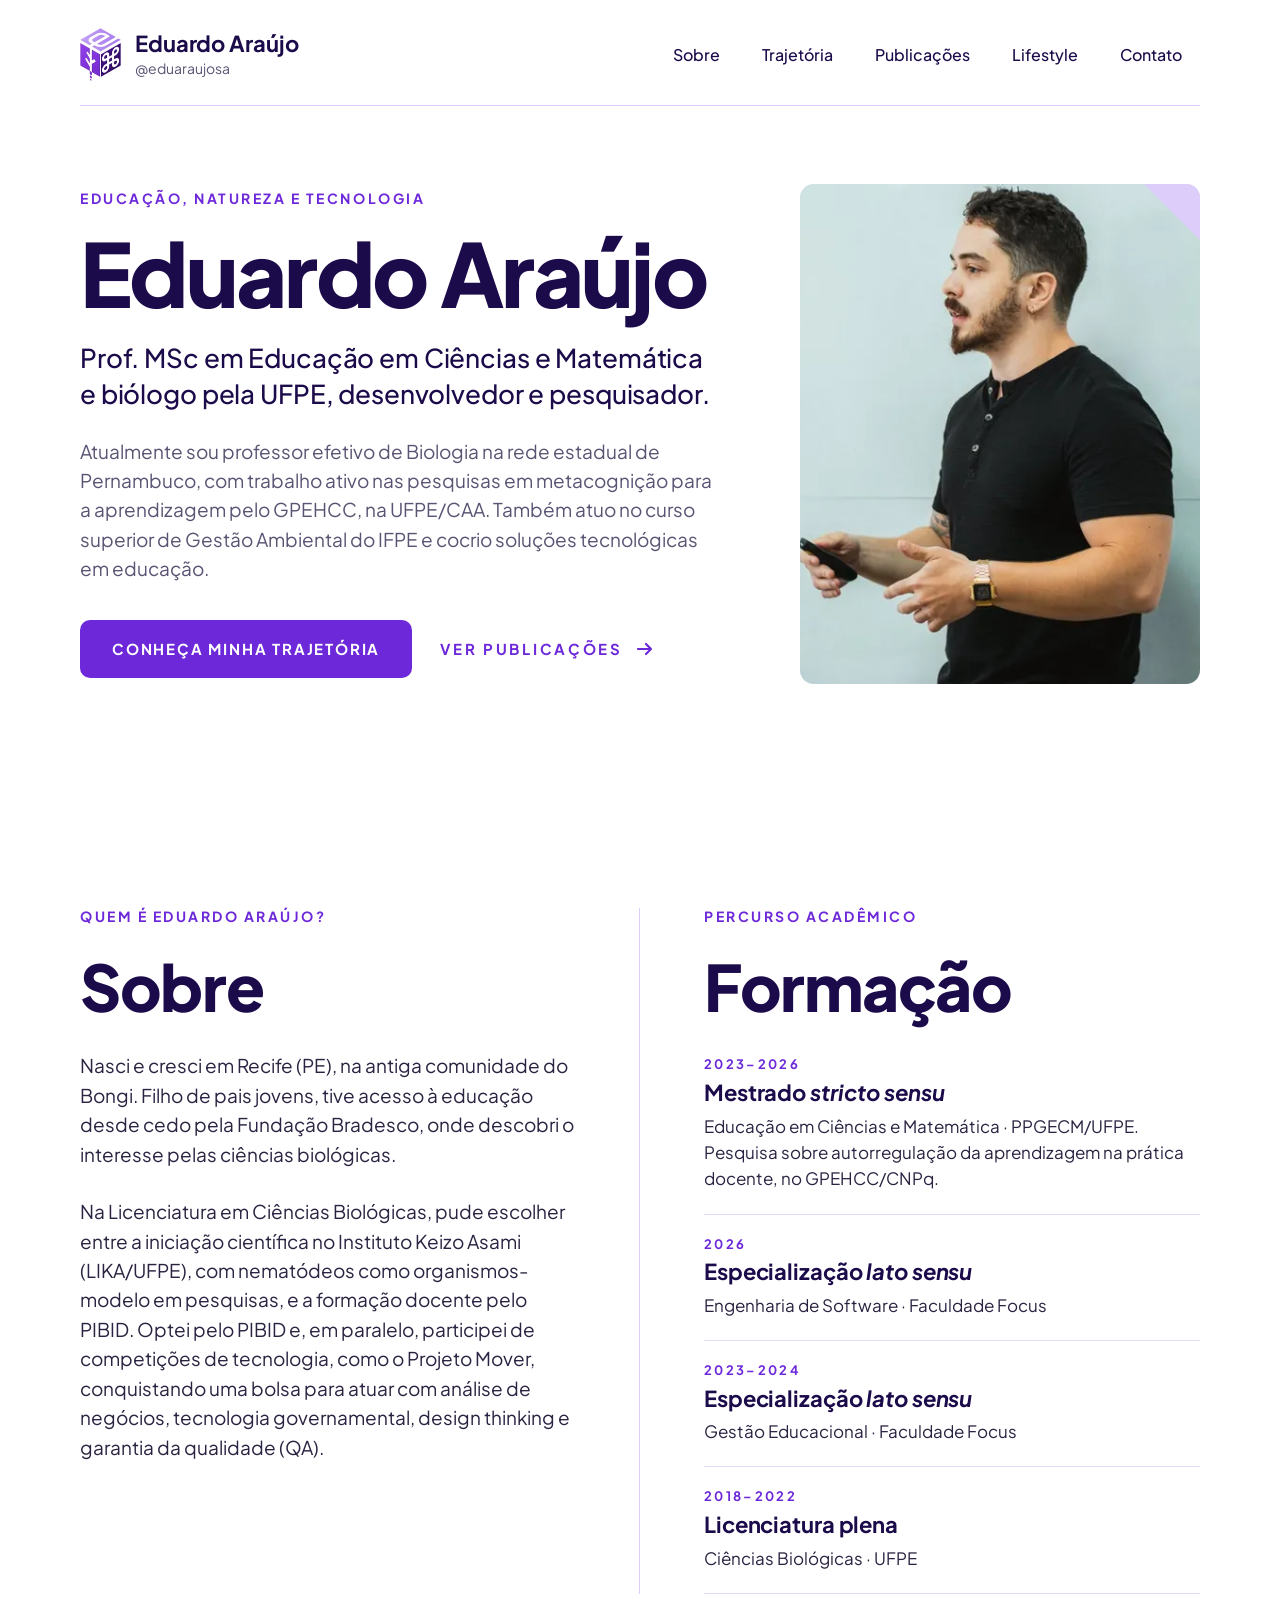
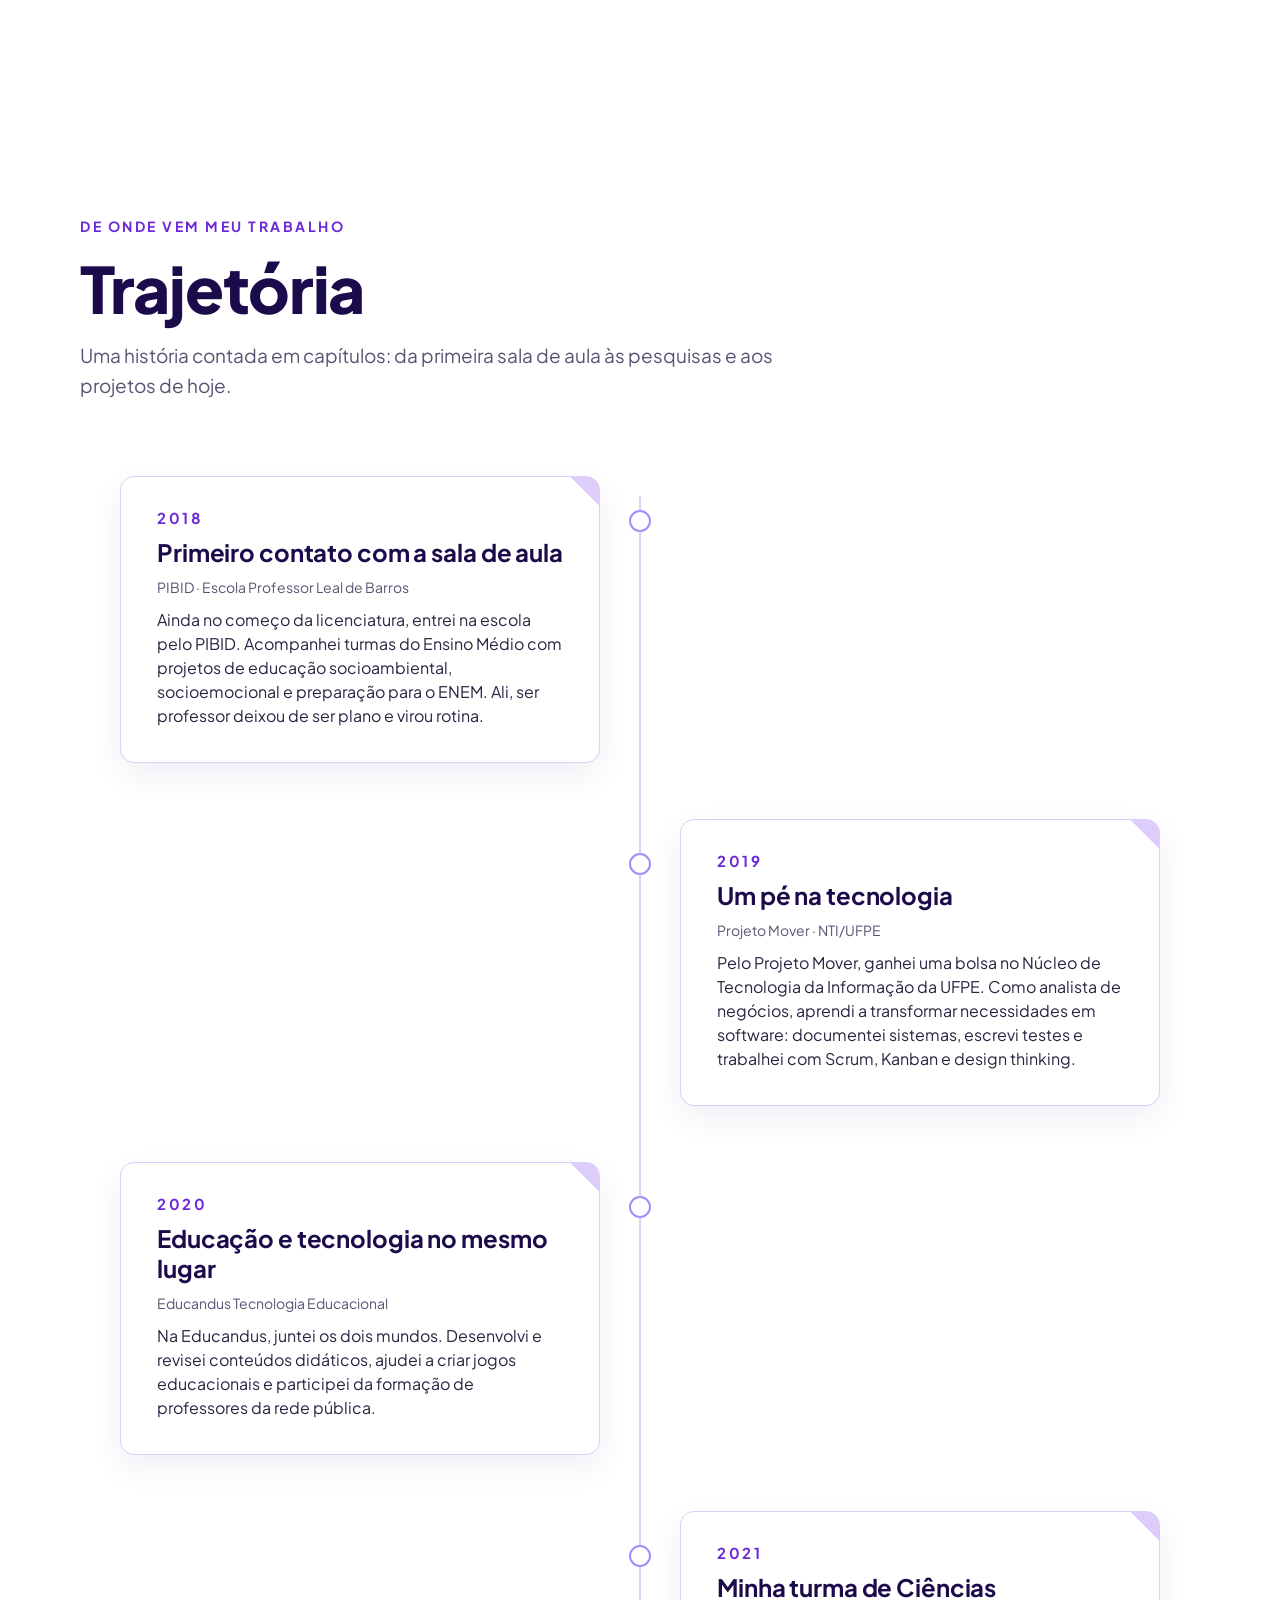
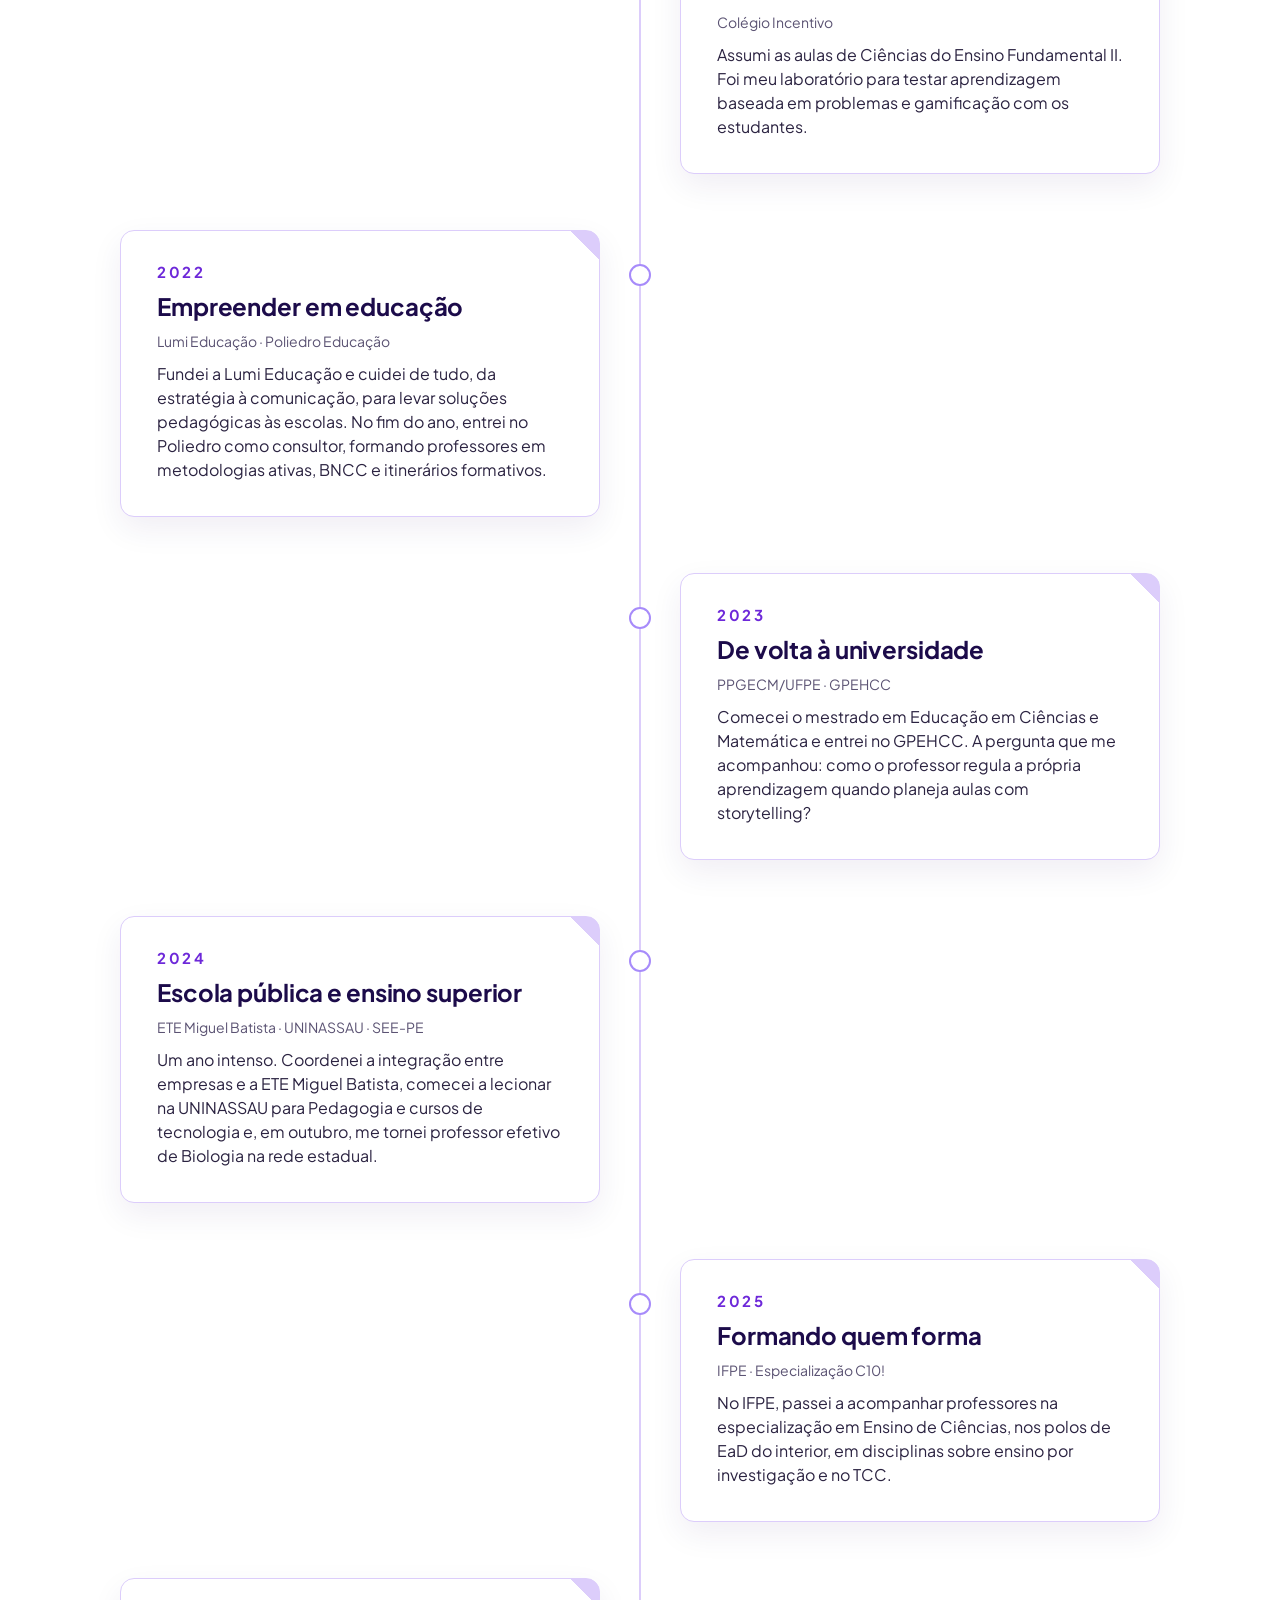
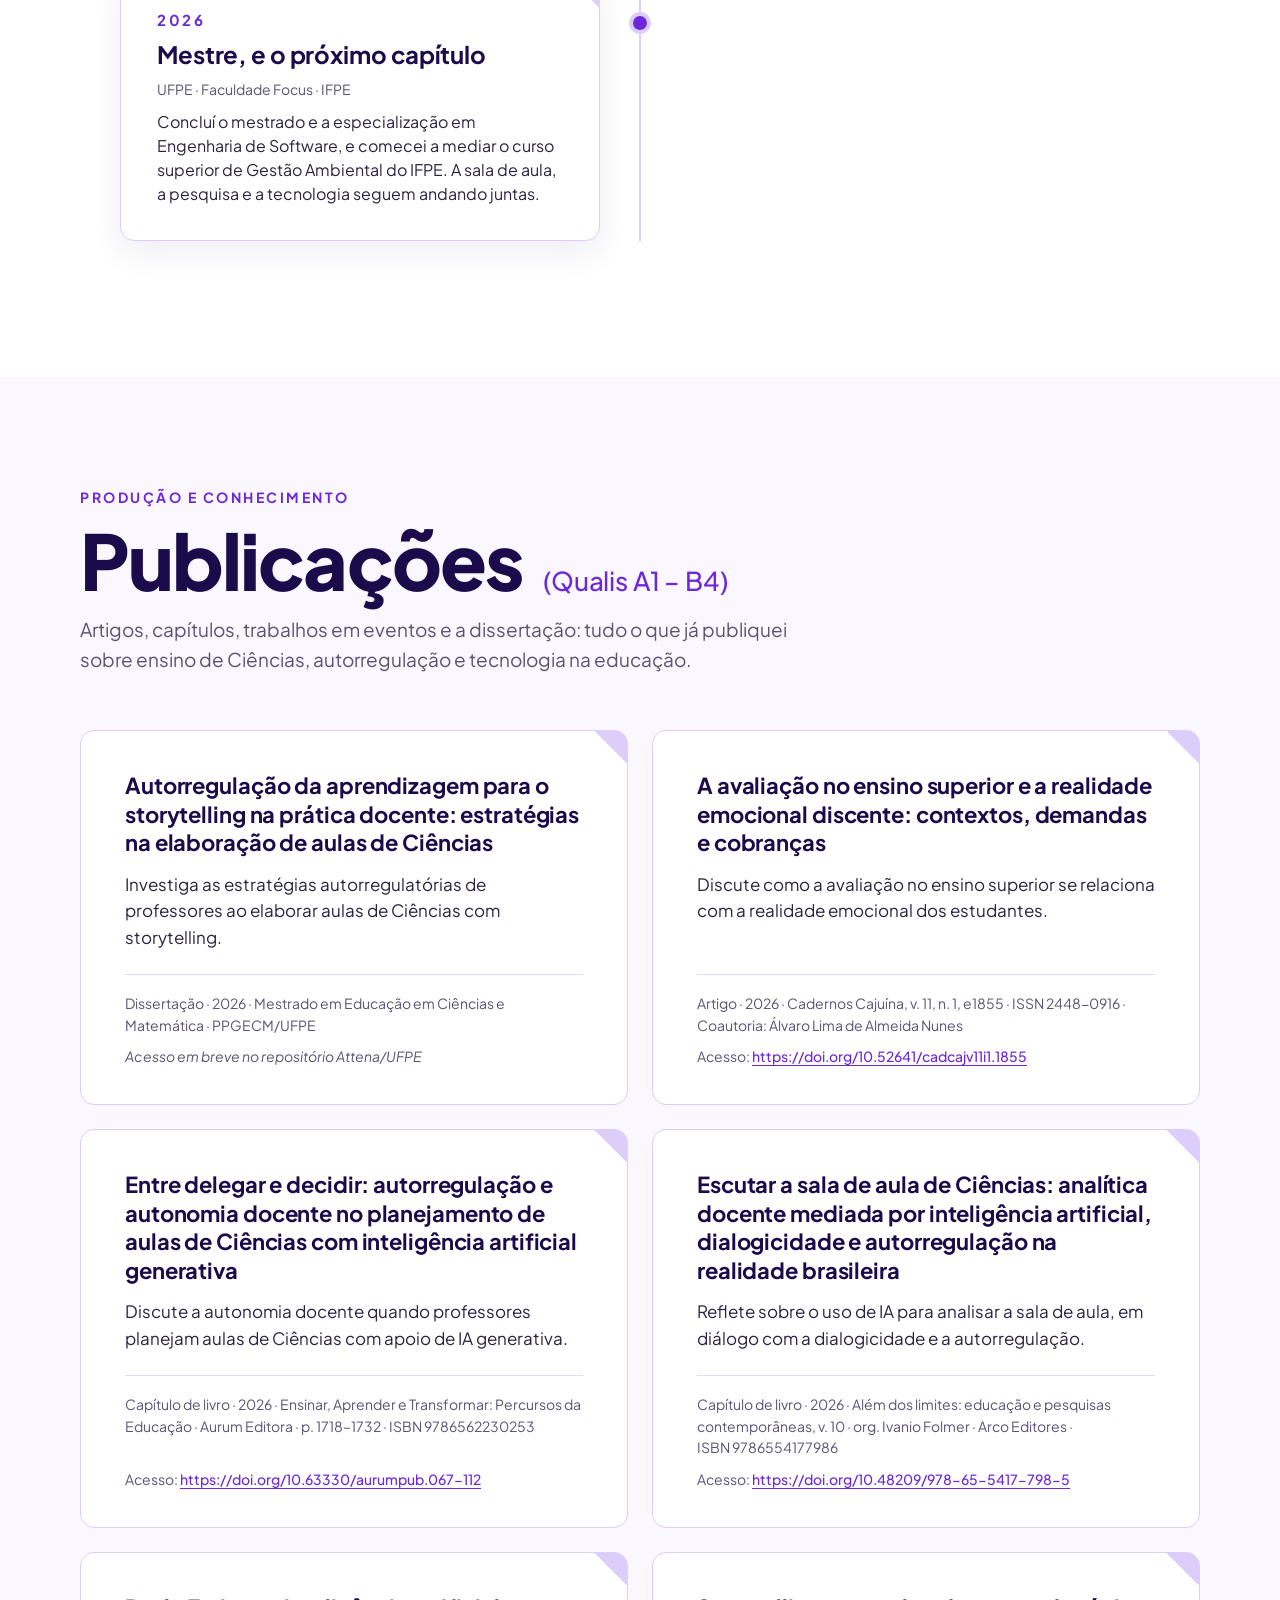
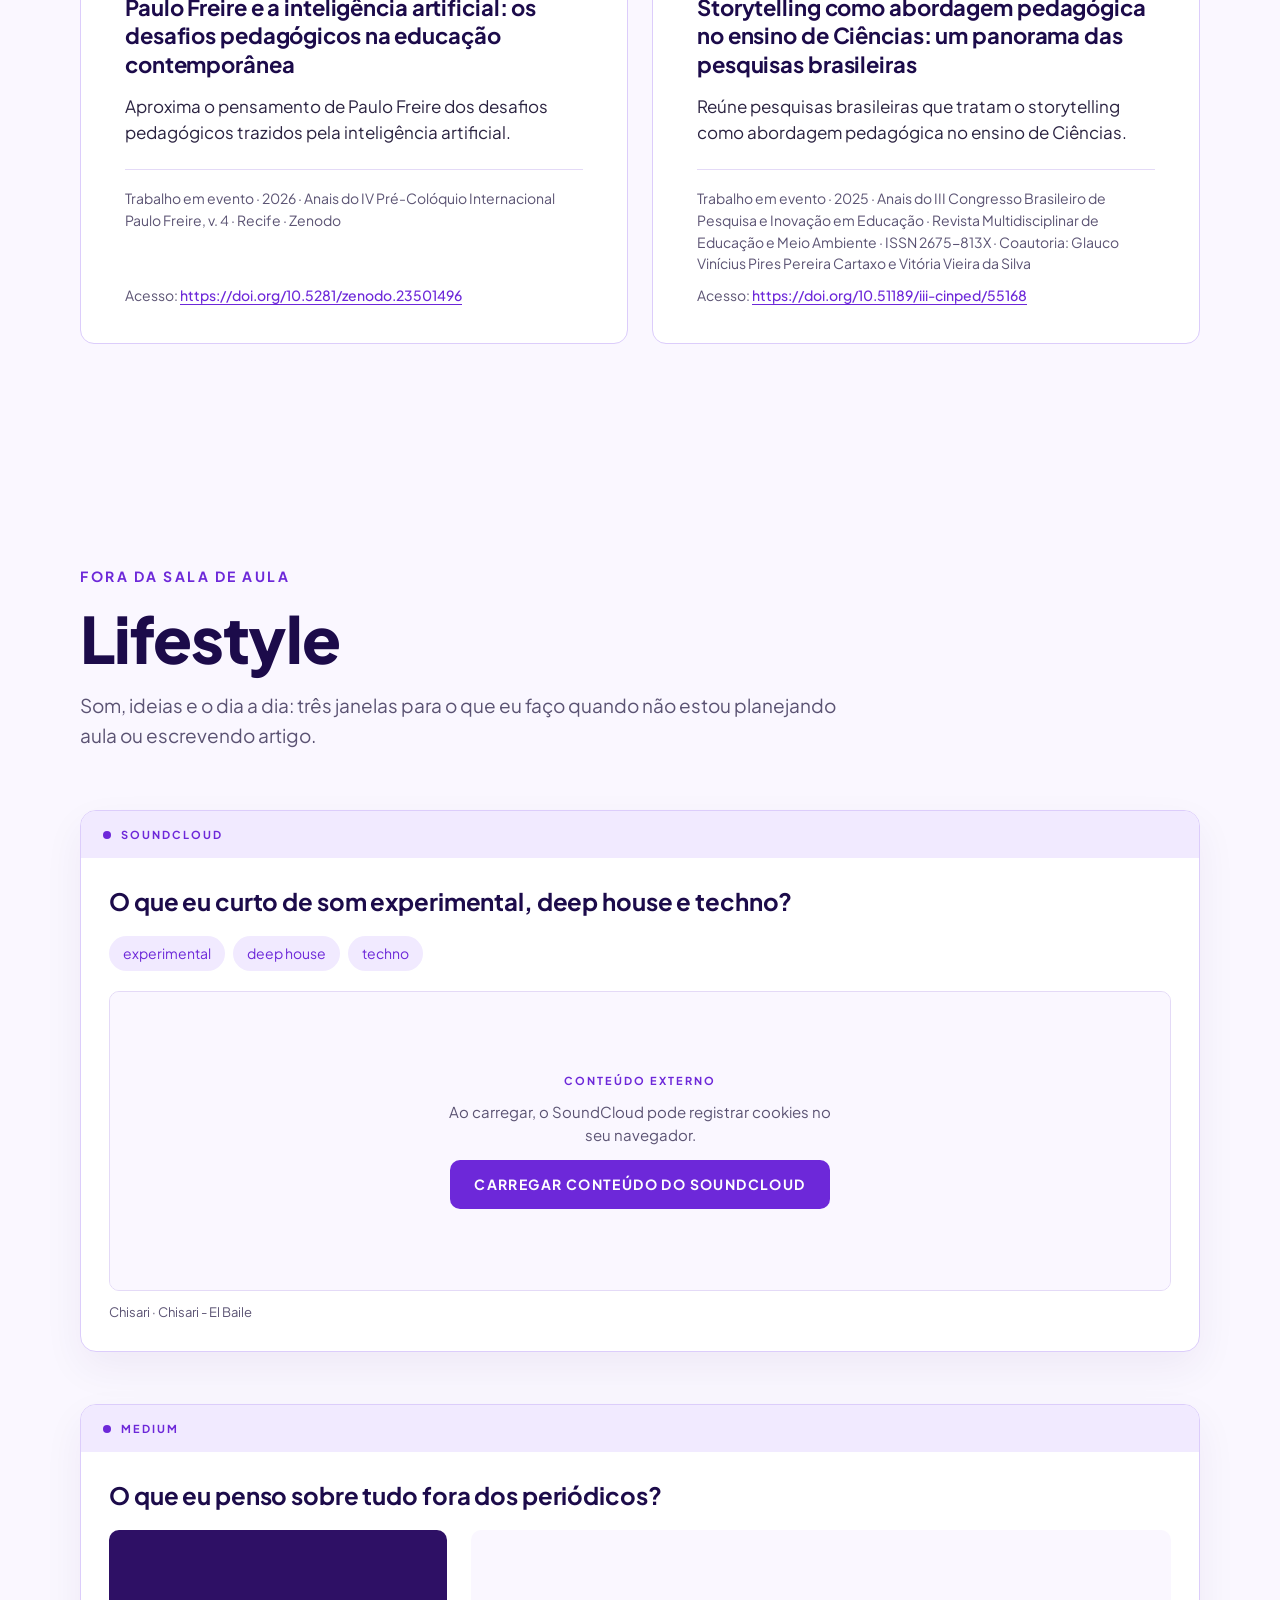
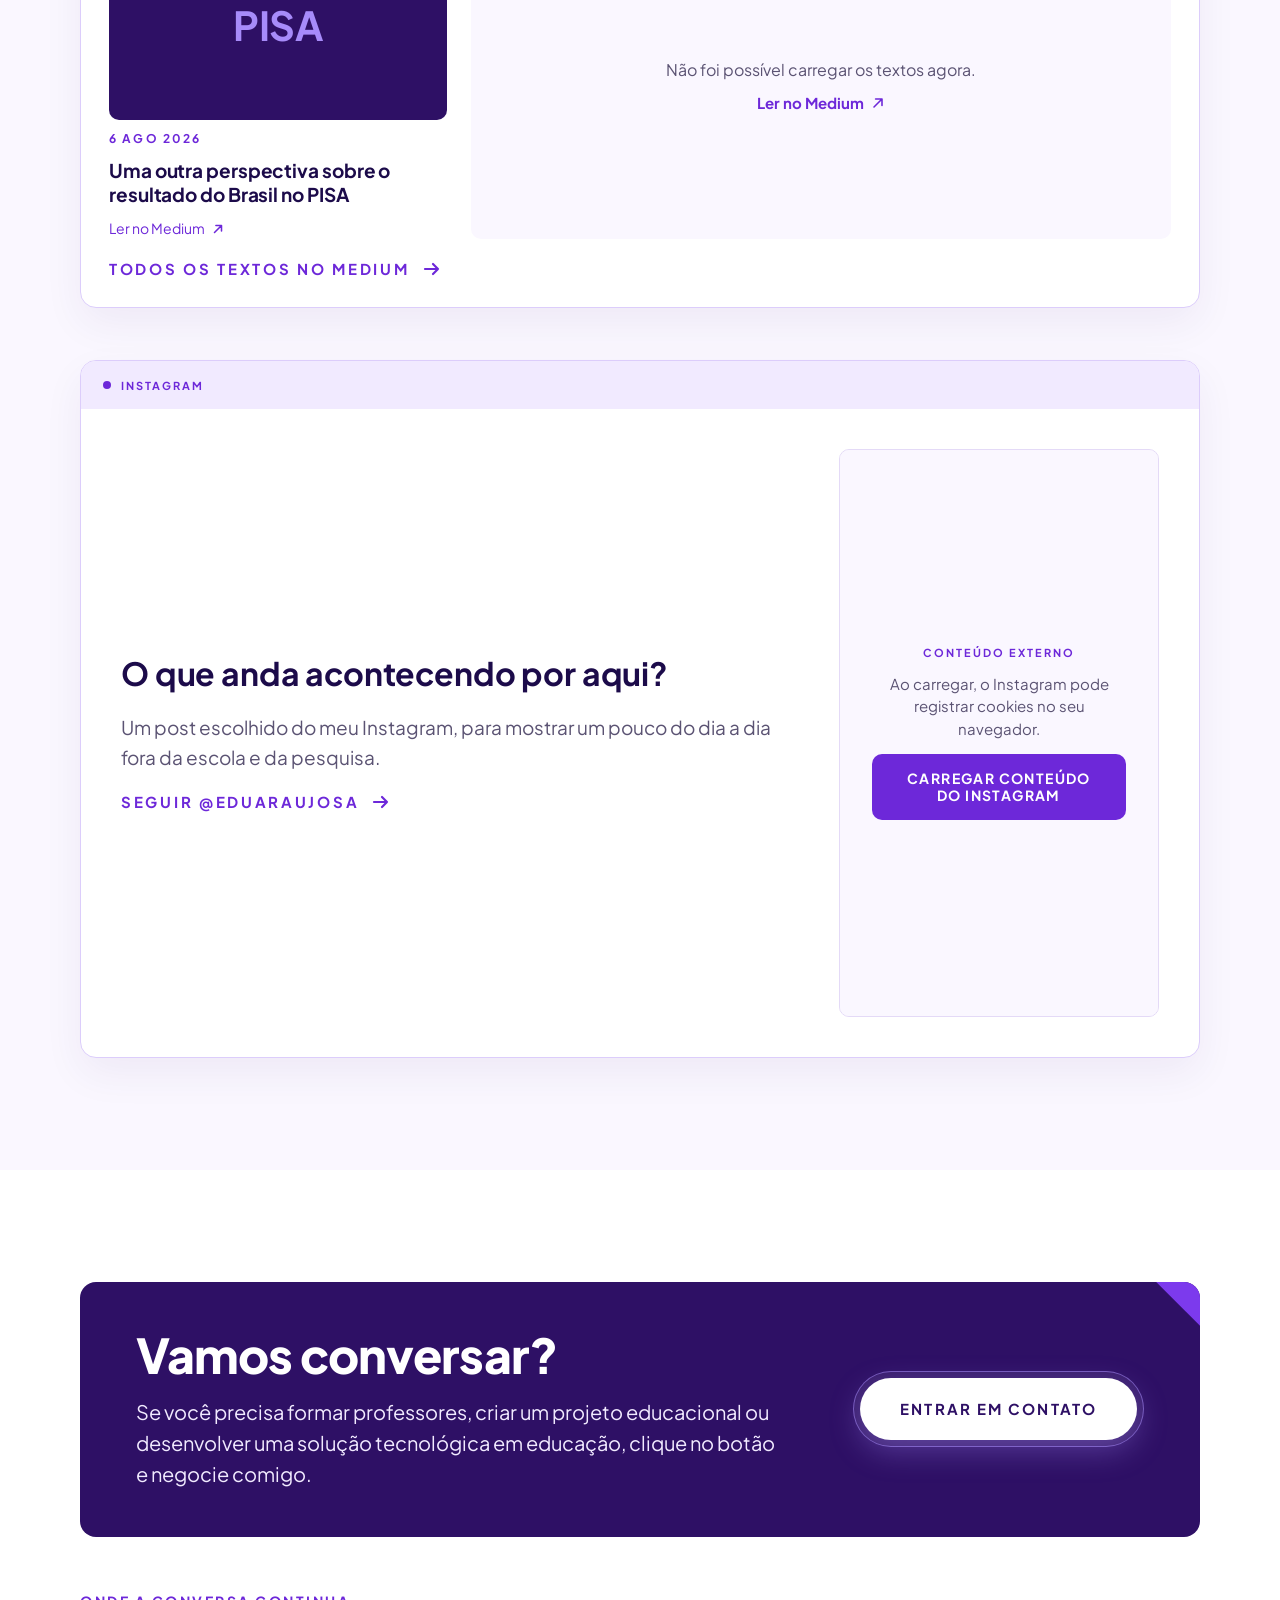
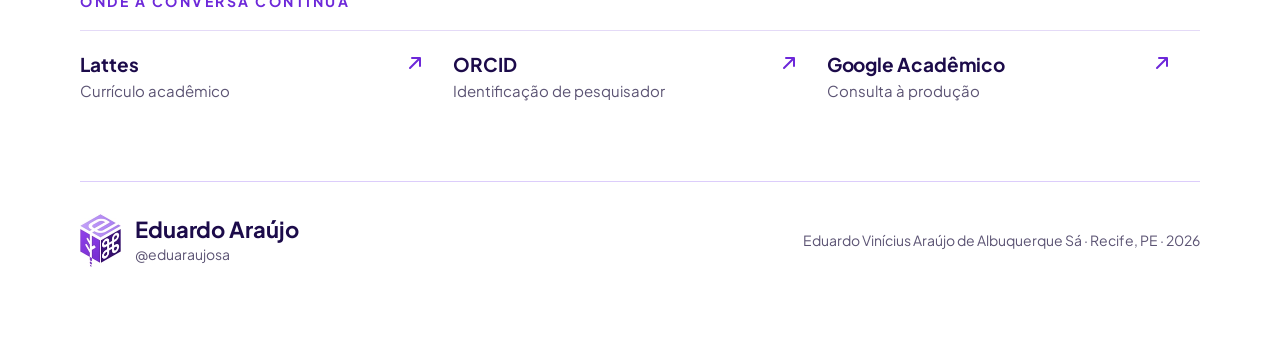
==== index.html @ 286ac90f "Título da aba sem caixa alta Co-Authored-By: Claude Opus 5.5 <noreply@anthropic.com> Claude-Session:" ====
<!doctype html>
<html lang="pt-BR">
<head>
  <meta charset="utf-8">
  <meta name="viewport" content="width=device-width, initial-scale=1, viewport-fit=cover">
  <title>Eduardo Araújo - Educação, natureza e tecnologia</title>
  <meta name="description" content="Professor Efetivo na SEE-PE, Biólogo, Mestre em Educação em Ciências e Matemática pela UFPE/CAA com publicações recorrentes. Desenvolvedor de soluções tecnológicas e consultor em educação básica na rede pública e privada">
  <link rel="canonical" href="https://eduaraujosa.com.br/">
  <meta name="theme-color" content="#FFFFFF">

  <meta property="og:type" content="profile">
  <meta property="og:locale" content="pt_BR">
  <meta property="og:site_name" content="eduaraujosa.com.br">
  <meta property="og:url" content="https://eduaraujosa.com.br/">
  <meta property="og:title" content="Eduardo Araújo - Educação, natureza e tecnologia">
  <meta property="og:description" content="Professor Efetivo na SEE-PE, Biólogo, Mestre em Educação em Ciências e Matemática pela UFPE/CAA com publicações recorrentes. Desenvolvedor de soluções tecnológicas e consultor em educação básica na rede pública e privada">
  <meta property="og:image" content="https://eduaraujosa.com.br/img/eduardo-retrato.jpg">
  <meta property="og:image:width" content="900">
  <meta property="og:image:height" content="998">
  <meta property="og:image:alt" content="Eduardo Araújo falando diante de um quadro branco, em uma formação.">
  <meta name="twitter:card" content="summary_large_image">
  <meta name="twitter:title" content="Eduardo Araújo - Educação, natureza e tecnologia">
  <meta name="twitter:description" content="Professor Efetivo na SEE-PE, Biólogo, Mestre em Educação em Ciências e Matemática pela UFPE/CAA com publicações recorrentes. Desenvolvedor de soluções tecnológicas e consultor em educação básica na rede pública e privada">
  <meta name="twitter:image" content="https://eduaraujosa.com.br/img/eduardo-retrato.jpg">

  <link rel="icon" href="/favicon.ico" sizes="48x48">
  <link rel="icon" href="img/favicon-192.png" type="image/png" sizes="192x192">
  <link rel="icon" href="img/favicon-96.png" type="image/png" sizes="96x96">
  <link rel="apple-touch-icon" href="img/apple-touch-icon-v3.png">

  <link rel="preconnect" href="https://fonts.googleapis.com">
  <link rel="preconnect" href="https://fonts.gstatic.com" crossorigin>
  <link rel="stylesheet" href="https://fonts.googleapis.com/css2?family=Plus+Jakarta+Sans:ital,wght@0,400;0,500;0,700;0,800;1,700&amp;display=swap">
  <link rel="stylesheet" href="css/estilo.css?v=3.3">

  <script>document.documentElement.classList.add('js');</script>
  <script src="js/site.js?v=3.3" defer></script>

  <script type="application/ld+json">
  {
    "@context": "https://schema.org",
    "@type": "WebSite",
    "name": "eduaraujosa.com.br",
    "alternateName": ["eduaraujosa", "Eduardo Araújo"],
    "url": "https://eduaraujosa.com.br/",
    "inLanguage": "pt-BR"
  }
  </script>
  <script type="application/ld+json">
  {
    "@context": "https://schema.org",
    "@type": "ProfilePage",
    "url": "https://eduaraujosa.com.br/",
    "inLanguage": "pt-BR",
    "mainEntity": {
      "@type": "Person",
      "name": "Eduardo Araújo",
      "alternateName": ["Eduardo Vinícius Araújo de Albuquerque Sá", "eduaraujosa"],
      "url": "https://eduaraujosa.com.br/",
      "image": "https://eduaraujosa.com.br/img/eduardo-retrato.jpg",
      "jobTitle": "Professor de Biologia e pesquisador em Educação em Ciências",
      "description": "Professor Efetivo na SEE-PE, Biólogo, Mestre em Educação em Ciências e Matemática pela UFPE/CAA com publicações recorrentes. Desenvolvedor de soluções tecnológicas e consultor em educação básica na rede pública e privada",
      "alumniOf": [
        { "@type": "CollegeOrUniversity", "name": "Universidade Federal de Pernambuco", "alternateName": "UFPE" },
        { "@type": "CollegeOrUniversity", "name": "Faculdade Focus" }
      ],
      "memberOf": { "@type": "Organization", "name": "GPEHCC/CNPq" },
      "knowsAbout": [
        "Ensino de Ciências",
        "Biologia",
        "Formação de professores",
        "Autorregulação da aprendizagem",
        "Metacognição",
        "Storytelling na educação",
        "Tecnologia educacional",
        "Inteligência artificial na educação"
      ],
      "sameAs": [
        "https://www.linkedin.com/in/eduaraujosa/",
        "https://www.instagram.com/eduaraujosa",
        "https://eduaraujosa.medium.com/",
        "https://lattes.cnpq.br/7759686437947941",
        "https://orcid.org/0000-0002-3794-1926",
        "https://scholar.google.com/citations?user=Gs2jzSQAAAAJ&hl=pt-BR"
      ]
    }
  }
  </script>
</head>
<body>
  <a class="pular" href="#conteudo">Pular para o conteúdo</a>

  <!-- Ícones definidos uma única vez e reutilizados com <use>. -->
  <svg class="sprite" aria-hidden="true" focusable="false">
    <symbol id="i-seta" viewBox="0 0 20 20">
      <path d="M3 10H16M11 15L16 10L11 5" fill="none" stroke="currentColor" stroke-width="2.2" stroke-linecap="round" stroke-linejoin="round"/>
    </symbol>
    <symbol id="i-abre" viewBox="0 0 20 20">
      <path d="M5 15L15 5M15 13V5H7" fill="none" stroke="currentColor" stroke-linecap="round" stroke-linejoin="round"/>
    </symbol>
  </svg>

  <header class="cabecalho">
    <div class="cabecalho__barra contido">
      <a class="marca" href="#inicio">
        <picture class="marca__logo">
          <source type="image/webp" srcset="img/logo-eduaraujosa-106.webp 2x, img/logo-eduaraujosa-159.webp 3x">
          <img src="img/logo-eduaraujosa-106.png" srcset="img/logo-eduaraujosa-159.png 3x" width="41" height="53" alt="" decoding="async">
        </picture>
        <span class="marca__texto">
          <span class="marca__nome">Eduardo Araújo</span>
          <span class="marca__usuario">@eduaraujosa</span>
        </span>
      </a>
      <nav class="menu" aria-label="Seções do site">
        <button class="menu__botao" type="button" aria-expanded="false" aria-controls="menu-lista">
          <span class="menu__icone" aria-hidden="true"></span>Menu
        </button>
        <ul class="menu__lista" id="menu-lista">
          <li><a href="#sobre">Sobre</a></li>
          <li><a href="#trajetoria">Trajetória</a></li>
          <li><a href="#publicacoes">Publicações</a></li>
          <li><a href="#lifestyle">Lifestyle</a></li>
          <li><a href="#contato">Contato</a></li>
        </ul>
      </nav>
    </div>
  </header>

  <main id="conteudo" tabindex="-1">

    <!-- 2. Abertura -->
    <section class="abertura" id="inicio" aria-labelledby="inicio-titulo">
      <div class="abertura__grade contido">
        <div class="abertura__texto">
          <p class="eyebrow">Educação, natureza e tecnologia</p>
          <h1 class="abertura__nome" id="inicio-titulo">Eduardo Araújo</h1>
          <p class="abertura__subtitulo">Prof. MSc em Educação em Ciências e Matemática e biólogo pela UFPE, desenvolvedor e pesquisador.</p>
          <p class="abertura__paragrafo">Atualmente sou professor efetivo de Biologia na rede estadual de Pernambuco, com trabalho ativo nas pesquisas em metacognição para a aprendizagem pelo GPEHCC, na UFPE/CAA. Também atuo no curso superior de Gestão Ambiental do IFPE e cocrio soluções tecnológicas em educação.</p>
          <div class="abertura__acoes">
            <a class="botao" href="#trajetoria">Conheça minha trajetória</a>
            <a class="link-seta" href="#publicacoes">Ver publicações<svg class="ico ico-seta" width="20" height="20" aria-hidden="true" focusable="false"><use href="#i-seta"/></svg></a>
          </div>
        </div>
        <div class="abertura__foto dobra-canto">
          <picture>
            <source type="image/webp" srcset="img/eduardo-retrato-480.webp 480w, img/eduardo-retrato.webp 900w" sizes="(min-width: 1280px) 400px, (min-width: 1024px) 31vw, (min-width: 768px) 480px, calc(100vw - 40px)">
            <img src="img/eduardo-retrato.jpg" width="900" height="998" alt="Eduardo Araújo falando diante de um quadro branco, em uma formação." fetchpriority="high" decoding="async">
          </picture>
        </div>
      </div>
    </section>

    <!-- 3. Sobre e formação -->
    <section class="sobre" id="sobre" aria-labelledby="sobre-titulo">
      <div class="sobre__grade contido">
        <div class="sobre__coluna sobre__coluna--sobre">
          <p class="eyebrow">Quem é Eduardo Araújo?</p>
          <h2 class="h2" id="sobre-titulo">Sobre</h2>
          <p class="sobre__paragrafo">Nasci e cresci em Recife (PE), na antiga comunidade do Bongi. Filho de pais jovens, tive acesso à educação desde cedo pela Fundação Bradesco, onde descobri o interesse pelas ciências biológicas.</p>
          <p class="sobre__paragrafo">Na Licenciatura em Ciências Biológicas, pude escolher entre a iniciação científica no Instituto Keizo Asami (LIKA/UFPE), com nematódeos como organismos-modelo em pesquisas, e a formação docente pelo PIBID. Optei pelo PIBID e, em paralelo, participei de competições de tecnologia, como o Projeto Mover, conquistando uma bolsa para atuar com análise de negócios, tecnologia governamental, design thinking e garantia da qualidade (QA).</p>
        </div>
        <div class="sobre__coluna sobre__coluna--formacao">
          <p class="eyebrow">Percurso acadêmico</p>
          <h2 class="h2" id="formacao-titulo">Formação</h2>
          <ol class="formacao" aria-labelledby="formacao-titulo">
            <li class="formacao__item">
              <p class="formacao__periodo">2023–2026</p>
              <h3 class="formacao__grau">Mestrado <em>stricto sensu</em></h3>
              <p class="formacao__detalhe">Educação em Ciências e Matemática · PPGECM/UFPE. Pesquisa sobre autorregulação da aprendizagem na prática docente, no GPEHCC/CNPq.</p>
            </li>
            <li class="formacao__item">
              <p class="formacao__periodo">2026</p>
              <h3 class="formacao__grau">Especialização <em>lato sensu</em></h3>
              <p class="formacao__detalhe">Engenharia de Software · Faculdade Focus</p>
            </li>
            <li class="formacao__item">
              <p class="formacao__periodo">2023–2024</p>
              <h3 class="formacao__grau">Especialização <em>lato sensu</em></h3>
              <p class="formacao__detalhe">Gestão Educacional · Faculdade Focus</p>
            </li>
            <li class="formacao__item">
              <p class="formacao__periodo">2018–2022</p>
              <h3 class="formacao__grau">Licenciatura plena</h3>
              <p class="formacao__detalhe">Ciências Biológicas · UFPE</p>
            </li>
          </ol>
        </div>
      </div>
    </section>

    <!-- 4. Trajetória
         Os capítulos vêm de data/trajetoria.json. Depois de editar o JSON,
         rode: node ferramentas/gerar-listas.mjs (ou edite o bloco abaixo à mão).
         O campo "foto" vazio deixa a zona de foto vazia, de propósito. -->
    <section class="trajetoria" id="trajetoria" aria-labelledby="trajetoria-titulo">
      <div class="contido">
        <div class="cabeca-secao">
          <p class="eyebrow">De onde vem meu trabalho</p>
          <h2 class="h2" id="trajetoria-titulo">Trajetória</h2>
          <p class="introducao introducao--720">Uma história contada em capítulos: da primeira sala de aula às pesquisas e aos projetos de hoje.</p>
        </div>
        <ol class="linha-tempo">
          <!-- trajetoria:inicio -->
        <li class="capitulo capitulo--esquerda">
          <article class="capitulo__card dobra dobra--30" aria-labelledby="cap-2018">
            <p class="capitulo__ano">2018</p>
            <h3 class="capitulo__titulo" id="cap-2018">Primeiro contato com a sala de aula</h3>
            <p class="capitulo__lugar">PIBID · Escola Professor Leal de Barros</p>
            <p class="capitulo__texto">Ainda no começo da licenciatura, entrei na escola pelo PIBID. Acompanhei turmas do Ensino Médio com projetos de educação socioambiental, socioemocional e preparação para o ENEM. Ali, ser professor deixou de ser plano e virou rotina.</p>
          </article>
          <span class="capitulo__marcador" aria-hidden="true"></span>
        </li>
        <li class="capitulo capitulo--direita">
          <article class="capitulo__card dobra dobra--30" aria-labelledby="cap-2019">
            <p class="capitulo__ano">2019</p>
            <h3 class="capitulo__titulo" id="cap-2019">Um pé na tecnologia</h3>
            <p class="capitulo__lugar">Projeto Mover · NTI/UFPE</p>
            <p class="capitulo__texto">Pelo Projeto Mover, ganhei uma bolsa no Núcleo de Tecnologia da Informação da UFPE. Como analista de negócios, aprendi a transformar necessidades em software: documentei sistemas, escrevi testes e trabalhei com Scrum, Kanban e design thinking.</p>
          </article>
          <span class="capitulo__marcador" aria-hidden="true"></span>
        </li>
        <li class="capitulo capitulo--esquerda">
          <article class="capitulo__card dobra dobra--30" aria-labelledby="cap-2020">
            <p class="capitulo__ano">2020</p>
            <h3 class="capitulo__titulo" id="cap-2020">Educação e tecnologia no mesmo lugar</h3>
            <p class="capitulo__lugar">Educandus Tecnologia Educacional</p>
            <p class="capitulo__texto">Na Educandus, juntei os dois mundos. Desenvolvi e revisei conteúdos didáticos, ajudei a criar jogos educacionais e participei da formação de professores da rede pública.</p>
          </article>
          <span class="capitulo__marcador" aria-hidden="true"></span>
        </li>
        <li class="capitulo capitulo--direita">
          <article class="capitulo__card dobra dobra--30" aria-labelledby="cap-2021">
            <p class="capitulo__ano">2021</p>
            <h3 class="capitulo__titulo" id="cap-2021">Minha turma de Ciências</h3>
            <p class="capitulo__lugar">Colégio Incentivo</p>
            <p class="capitulo__texto">Assumi as aulas de Ciências do Ensino Fundamental II. Foi meu laboratório para testar aprendizagem baseada em problemas e gamificação com os estudantes.</p>
          </article>
          <span class="capitulo__marcador" aria-hidden="true"></span>
        </li>
        <li class="capitulo capitulo--esquerda">
          <article class="capitulo__card dobra dobra--30" aria-labelledby="cap-2022">
            <p class="capitulo__ano">2022</p>
            <h3 class="capitulo__titulo" id="cap-2022">Empreender em educação</h3>
            <p class="capitulo__lugar">Lumi Educação · Poliedro Educação</p>
            <p class="capitulo__texto">Fundei a Lumi Educação e cuidei de tudo, da estratégia à comunicação, para levar soluções pedagógicas às escolas. No fim do ano, entrei no Poliedro como consultor, formando professores em metodologias ativas, BNCC e itinerários formativos.</p>
          </article>
          <span class="capitulo__marcador" aria-hidden="true"></span>
        </li>
        <li class="capitulo capitulo--direita">
          <article class="capitulo__card dobra dobra--30" aria-labelledby="cap-2023">
            <p class="capitulo__ano">2023</p>
            <h3 class="capitulo__titulo" id="cap-2023">De volta à universidade</h3>
            <p class="capitulo__lugar">PPGECM/UFPE · GPEHCC</p>
            <p class="capitulo__texto">Comecei o mestrado em Educação em Ciências e Matemática e entrei no GPEHCC. A pergunta que me acompanhou: como o professor regula a própria aprendizagem quando planeja aulas com storytelling?</p>
          </article>
          <span class="capitulo__marcador" aria-hidden="true"></span>
        </li>
        <li class="capitulo capitulo--esquerda">
          <article class="capitulo__card dobra dobra--30" aria-labelledby="cap-2024">
            <p class="capitulo__ano">2024</p>
            <h3 class="capitulo__titulo" id="cap-2024">Escola pública e ensino superior</h3>
            <p class="capitulo__lugar">ETE Miguel Batista · UNINASSAU · SEE-PE</p>
            <p class="capitulo__texto">Um ano intenso. Coordenei a integração entre empresas e a ETE Miguel Batista, comecei a lecionar na UNINASSAU para Pedagogia e cursos de tecnologia e, em outubro, me tornei professor efetivo de Biologia na rede estadual.</p>
          </article>
          <span class="capitulo__marcador" aria-hidden="true"></span>
        </li>
        <li class="capitulo capitulo--direita">
          <article class="capitulo__card dobra dobra--30" aria-labelledby="cap-2025">
            <p class="capitulo__ano">2025</p>
            <h3 class="capitulo__titulo" id="cap-2025">Formando quem forma</h3>
            <p class="capitulo__lugar">IFPE · Especialização C10!</p>
            <p class="capitulo__texto">No IFPE, passei a acompanhar professores na especialização em Ensino de Ciências, nos polos de EaD do interior, em disciplinas sobre ensino por investigação e no TCC.</p>
          </article>
          <span class="capitulo__marcador" aria-hidden="true"></span>
        </li>
        <li class="capitulo capitulo--esquerda capitulo--atual">
          <article class="capitulo__card dobra dobra--30" aria-labelledby="cap-2026">
            <p class="capitulo__ano">2026</p>
            <h3 class="capitulo__titulo" id="cap-2026">Mestre, e o próximo capítulo</h3>
            <p class="capitulo__lugar">UFPE · Faculdade Focus · IFPE</p>
            <p class="capitulo__texto">Concluí o mestrado e a especialização em Engenharia de Software, e comecei a mediar o curso superior de Gestão Ambiental do IFPE. A sala de aula, a pesquisa e a tecnologia seguem andando juntas.</p>
          </article>
          <span class="capitulo__marcador" aria-hidden="true"></span>
        </li>
          <!-- trajetoria:fim -->
        </ol>
      </div>
    </section>

    <!-- 5. Publicações
         As publicações vêm de data/publicacoes.json. Depois de editar o JSON,
         rode: node ferramentas/gerar-listas.mjs (ou edite o bloco abaixo à mão). -->
    <section class="publicacoes fundo-lavanda" id="publicacoes" aria-labelledby="publicacoes-titulo">
      <div class="contido">
        <div class="cabeca-secao cabeca-secao--16">
          <p class="eyebrow">Produção e conhecimento</p>
          <div class="publicacoes__titulo">
            <h2 class="h1" id="publicacoes-titulo">Publicações</h2>
            <!-- Rótulo editável/removível (pendente de confirmação) -->
            <p class="publicacoes__qualis">(Qualis A1 – B4)</p>
          </div>
          <p class="introducao introducao--760">Artigos, capítulos, trabalhos em eventos e a dissertação: tudo o que já publiquei sobre ensino de Ciências, autorregulação e tecnologia na educação.</p>
        </div>
        <ol class="publicacoes__lista">
          <!-- publicacoes:inicio -->
        <li>
          <article class="pub dobra dobra--34" aria-labelledby="pub-1">
            <h3 class="pub__titulo" id="pub-1">Autorregulação da aprendizagem para o storytelling na prática docente: estratégias na elaboração de aulas de Ciências</h3>
            <p class="pub__descricao">Investiga as estratégias autorregulatórias de professores ao elaborar aulas de Ciências com storytelling.</p>
            <p class="pub__info">Dissertação · 2026 · Mestrado em Educação em Ciências e Matemática · PPGECM/UFPE</p>
            <!-- // TODO: URL do repositório Attena/UFPE -->
            <p class="pub__acesso pub__acesso--pendente">Acesso em breve no repositório Attena/UFPE</p>
          </article>
        </li>
        <li>
          <article class="pub dobra dobra--34" aria-labelledby="pub-2">
            <h3 class="pub__titulo" id="pub-2">A avaliação no ensino superior e a realidade emocional discente: contextos, demandas e cobranças</h3>
            <p class="pub__descricao">Discute como a avaliação no ensino superior se relaciona com a realidade emocional dos estudantes.</p>
            <p class="pub__info">Artigo · 2026 · Cadernos Cajuína, v.&nbsp;11, n.&nbsp;1, e1855 · ISSN&nbsp;2448-0916 · Coautoria: Álvaro Lima de Almeida Nunes</p>
            <p class="pub__acesso">Acesso: <a href="https://doi.org/10.52641/cadcajv11i1.1855" target="_blank" rel="noopener noreferrer">https://doi.org/10.52641/cadcajv11i1.1855<span class="sr"> (abre em nova aba)</span></a></p>
          </article>
        </li>
        <li>
          <article class="pub dobra dobra--34" aria-labelledby="pub-3">
            <h3 class="pub__titulo" id="pub-3">Entre delegar e decidir: autorregulação e autonomia docente no planejamento de aulas de Ciências com inteligência artificial generativa</h3>
            <p class="pub__descricao">Discute a autonomia docente quando professores planejam aulas de Ciências com apoio de IA generativa.</p>
            <p class="pub__info">Capítulo de livro · 2026 · Ensinar, Aprender e Transformar: Percursos da Educação · Aurum Editora · p.&nbsp;1718–1732 · ISBN&nbsp;9786562230253</p>
            <p class="pub__acesso">Acesso: <a href="https://doi.org/10.63330/aurumpub.067-112" target="_blank" rel="noopener noreferrer">https://doi.org/10.63330/aurumpub.067-112<span class="sr"> (abre em nova aba)</span></a></p>
          </article>
        </li>
        <li>
          <article class="pub dobra dobra--34" aria-labelledby="pub-4">
            <h3 class="pub__titulo" id="pub-4">Escutar a sala de aula de Ciências: analítica docente mediada por inteligência artificial, dialogicidade e autorregulação na realidade brasileira</h3>
            <p class="pub__descricao">Reflete sobre o uso de IA para analisar a sala de aula, em diálogo com a dialogicidade e a autorregulação.</p>
            <p class="pub__info">Capítulo de livro · 2026 · Além dos limites: educação e pesquisas contemporâneas, v.&nbsp;10 · org. Ivanio Folmer · Arco Editores · ISBN&nbsp;9786554177986</p>
            <p class="pub__acesso">Acesso: <a href="https://doi.org/10.48209/978-65-5417-798-5" target="_blank" rel="noopener noreferrer">https://doi.org/10.48209/978-65-5417-798-5<span class="sr"> (abre em nova aba)</span></a></p>
          </article>
        </li>
        <li>
          <article class="pub dobra dobra--34" aria-labelledby="pub-5">
            <h3 class="pub__titulo" id="pub-5">Paulo Freire e a inteligência artificial: os desafios pedagógicos na educação contemporânea</h3>
            <p class="pub__descricao">Aproxima o pensamento de Paulo Freire dos desafios pedagógicos trazidos pela inteligência artificial.</p>
            <p class="pub__info">Trabalho em evento · 2026 · Anais do IV Pré-Colóquio Internacional Paulo Freire, v.&nbsp;4 · Recife · Zenodo</p>
            <p class="pub__acesso">Acesso: <a href="https://doi.org/10.5281/zenodo.23501496" target="_blank" rel="noopener noreferrer">https://doi.org/10.5281/zenodo.23501496<span class="sr"> (abre em nova aba)</span></a></p>
          </article>
        </li>
        <li>
          <article class="pub dobra dobra--34" aria-labelledby="pub-6">
            <h3 class="pub__titulo" id="pub-6">Storytelling como abordagem pedagógica no ensino de Ciências: um panorama das pesquisas brasileiras</h3>
            <p class="pub__descricao">Reúne pesquisas brasileiras que tratam o storytelling como abordagem pedagógica no ensino de Ciências.</p>
            <p class="pub__info">Trabalho em evento · 2025 · Anais do III Congresso Brasileiro de Pesquisa e Inovação em Educação · Revista Multidisciplinar de Educação e Meio Ambiente · ISSN&nbsp;2675-813X · Coautoria: Glauco Vinícius Pires Pereira Cartaxo e Vitória Vieira da Silva</p>
            <p class="pub__acesso">Acesso: <a href="https://doi.org/10.51189/iii-cinped/55168" target="_blank" rel="noopener noreferrer">https://doi.org/10.51189/iii-cinped/55168<span class="sr"> (abre em nova aba)</span></a></p>
          </article>
        </li>
          <!-- publicacoes:fim -->
        </ol>
      </div>
    </section>

    <!-- 6. Lifestyle
         URLs e IDs das integrações: objeto LIFESTYLE no topo de js/site.js. -->
    <section class="lifestyle fundo-lavanda" id="lifestyle" aria-labelledby="lifestyle-titulo">
      <div class="contido">
        <div class="cabeca-secao">
          <p class="eyebrow">Fora da sala de aula</p>
          <h2 class="h2" id="lifestyle-titulo">Lifestyle</h2>
          <p class="introducao introducao--760">Som, ideias e o dia a dia: três janelas para o que eu faço quando não estou planejando aula ou escrevendo artigo.</p>
        </div>

        <div class="janelas">
          <!-- Janela 1 · SoundCloud -->
          <article class="janela janela--soundcloud" aria-labelledby="sc-pergunta">
            <div class="janela__barra">
              <p class="janela__plataforma">SoundCloud</p>
            </div>
            <div class="janela__corpo">
              <h3 class="janela__pergunta" id="sc-pergunta">O que eu curto de som experimental, deep house e techno?</h3>
              <ul class="etiquetas" aria-label="Estilos">
                <li>experimental</li>
                <li>deep house</li>
                <li>techno</li>
              </ul>
              <div class="moldura moldura--soundcloud" data-embed="soundcloud">
                <!-- Sem JavaScript: aviso (o link da faixa está nos créditos). Com JS: fachada, carregamento, player ou erro. -->
                <div class="estado">
                  <p class="estado__texto">O player aparece aqui com o JavaScript ativado.</p>
                </div>
              </div>
              <p class="creditos"><a href="https://soundcloud.com/chisari" target="_blank" rel="noopener noreferrer">Chisari<span class="sr"> (abre em nova aba)</span></a> · <a href="https://soundcloud.com/chisari/chisari-el-baile" target="_blank" rel="noopener noreferrer">Chisari - El Baile<span class="sr"> (abre em nova aba)</span></a></p>
            </div>
          </article>

          <!-- Janela 2 · Medium -->
          <article class="janela janela--medium" aria-labelledby="md-pergunta">
            <div class="janela__barra">
              <p class="janela__plataforma">Medium</p>
            </div>
            <div class="janela__corpo">
              <h3 class="janela__pergunta" id="md-pergunta">O que eu penso sobre tudo fora dos periódicos?</h3>
              <div class="feed" data-embed="medium" aria-live="polite">
                <ul class="posts">
                  <!-- Card de base: fica visível sem JavaScript ou se o feed falhar por completo. -->
                  <li class="post">
                    <div class="post__mini post__mini--iniciais" aria-hidden="true">PISA</div>
                    <p class="post__data"><time datetime="2026-08-06">6 ago 2026</time></p>
                    <h4 class="post__titulo">Uma outra perspectiva sobre o resultado do Brasil no PISA</h4>
                    <a class="post__link" href="https://eduaraujosa.medium.com/uma-outra-perspectiva-sobre-o-resultado-do-brasil-no-pisa-057bbea021e1" target="_blank" rel="noopener noreferrer">Ler no Medium<span class="sr">: Uma outra perspectiva sobre o resultado do Brasil no PISA (abre em nova aba)</span><svg class="ico ico-abre ico-abre--p" width="14" height="14" aria-hidden="true" focusable="false"><use href="#i-abre"/></svg></a>
                  </li>
                  <li class="post post--esqueleto" aria-hidden="true">
                    <div class="post__mini esqueleto"></div>
                    <div class="esqueleto esqueleto--linha" style="width:34%"></div>
                    <div class="esqueleto esqueleto--titulo"></div>
                    <div class="esqueleto esqueleto--titulo" style="width:70%"></div>
                  </li>
                  <li class="post post--esqueleto" aria-hidden="true">
                    <div class="post__mini esqueleto"></div>
                    <div class="esqueleto esqueleto--linha" style="width:34%"></div>
                    <div class="esqueleto esqueleto--titulo"></div>
                    <div class="esqueleto esqueleto--titulo" style="width:70%"></div>
                  </li>
                </ul>
              </div>
              <a class="link-seta" href="https://eduaraujosa.medium.com/" target="_blank" rel="noopener noreferrer">Todos os textos no Medium <span class="sr">(abre em nova aba)</span><svg class="ico ico-seta" width="20" height="20" aria-hidden="true" focusable="false"><use href="#i-seta"/></svg></a>
            </div>
          </article>

          <!-- Janela 3 · Instagram -->
          <article class="janela janela--instagram" aria-labelledby="ig-pergunta">
            <div class="janela__barra">
              <p class="janela__plataforma">Instagram</p>
            </div>
            <div class="janela__corpo">
              <div class="janela__texto">
                <h3 class="janela__pergunta" id="ig-pergunta">O que anda acontecendo por aqui?</h3>
                <p class="janela__descricao">Um post escolhido do meu Instagram, para mostrar um pouco do dia a dia fora da escola e da pesquisa.</p>
                <a class="link-seta" href="https://www.instagram.com/eduaraujosa" target="_blank" rel="noopener noreferrer" data-ig-perfil>Seguir @eduaraujosa <span class="sr">(abre em nova aba)</span><svg class="ico ico-seta" width="20" height="20" aria-hidden="true" focusable="false"><use href="#i-seta"/></svg></a>
              </div>
              <div class="moldura moldura--instagram" data-embed="instagram">
                <!-- Sem JavaScript: link direto para o post. Com JS: fachada, carregamento, post ou erro. -->
                <div class="estado">
                  <a class="estado__link" href="https://www.instagram.com/p/DY7HMK6kbZx/" target="_blank" rel="noopener noreferrer">Ver o post no Instagram<span class="sr"> (abre em nova aba)</span><svg class="ico ico-abre" width="16" height="16" aria-hidden="true" focusable="false"><use href="#i-abre"/></svg></a>
                </div>
              </div>
            </div>
          </article>
        </div>
      </div>
    </section>

    <!-- 7. Contato -->
    <section class="contato" id="contato" aria-labelledby="contato-titulo">
      <div class="contido">
        <div class="convite">
          <div class="convite__texto">
            <h2 class="convite__titulo" id="contato-titulo">Vamos conversar?</h2>
            <p class="convite__paragrafo">Se você precisa formar professores, criar um projeto educacional ou desenvolver uma solução tecnológica em educação, clique no botão e negocie comigo.</p>
          </div>
          <div class="convite__acao">
            <span class="halo">
              <a class="botao-convite" href="https://www.linkedin.com/in/eduaraujosa/" target="_blank" rel="noopener noreferrer">Entrar em contato<span class="sr"> pelo LinkedIn (abre em nova aba)</span></a>
            </span>
          </div>
        </div>

        <div class="perfis">
          <p class="eyebrow" id="perfis-titulo">Onde a conversa continua</p>
          <ul class="perfis__lista" aria-labelledby="perfis-titulo">
            <li><a class="perfil" href="https://lattes.cnpq.br/7759686437947941" target="_blank" rel="noopener noreferrer"><span class="perfil__texto"><span class="perfil__nome">Lattes</span><span class="perfil__descricao">Currículo acadêmico</span></span><span class="sr">(abre em nova aba)</span><svg class="ico ico-abre" width="20" height="20" aria-hidden="true" focusable="false"><use href="#i-abre"/></svg></a></li>
            <li><a class="perfil" href="https://orcid.org/0000-0002-3794-1926" target="_blank" rel="noopener noreferrer"><span class="perfil__texto"><span class="perfil__nome">ORCID</span><span class="perfil__descricao">Identificação de pesquisador</span></span><span class="sr">(abre em nova aba)</span><svg class="ico ico-abre" width="20" height="20" aria-hidden="true" focusable="false"><use href="#i-abre"/></svg></a></li>
            <li><a class="perfil" href="https://scholar.google.com/citations?user=Gs2jzSQAAAAJ&amp;hl=pt-BR" target="_blank" rel="noopener noreferrer"><span class="perfil__texto"><span class="perfil__nome">Google Acadêmico</span><span class="perfil__descricao">Consulta à produção</span></span><span class="sr">(abre em nova aba)</span><svg class="ico ico-abre" width="20" height="20" aria-hidden="true" focusable="false"><use href="#i-abre"/></svg></a></li>
          </ul>
        </div>
      </div>
    </section>
  </main>

  <footer class="rodape">
    <div class="rodape__barra contido">
      <div class="marca marca--rodape">
        <picture class="marca__logo">
          <source type="image/webp" srcset="img/logo-eduaraujosa-106.webp 2x, img/logo-eduaraujosa-159.webp 3x">
          <img src="img/logo-eduaraujosa-106.png" srcset="img/logo-eduaraujosa-159.png 3x" width="41" height="53" alt="" decoding="async">
        </picture>
        <span class="marca__texto">
          <span class="marca__nome">Eduardo Araújo</span>
          <span class="marca__usuario">@eduaraujosa</span>
        </span>
      </div>
      <p class="rodape__credito">Eduardo Vinícius Araújo de Albuquerque Sá · Recife, PE · 2026</p>
    </div>
  </footer>
</body>
</html>
---- css/estilo.css ----
/* eduaraujosa.com.br · v3
   Tokens no :root. O site é claro; todas as cores ficam em variáveis
   para facilitar um modo escuro no futuro. */

:root {
  --tinta: #1C0B4A;
  --texto: #2B2341;
  --texto-suave: #5B5373;
  --violeta: #6D28D9;
  --violeta-hover: #5B21B6;
  --violeta-claro: #A78BFA;
  --violeta-escuro: #2E1065;
  --dobra-escura: #7C3AED;
  --lavanda-50: #FAF7FF;
  --lavanda-100: #F1EAFF;
  --lavanda-200: #DCCDFB;
  --linha: #E4DAF7;
  --branco: #FFFFFF;

  --fonte: "Plus Jakarta Sans", system-ui, -apple-system, "Segoe UI", sans-serif;
  --largura: 1120px;
  --margem: clamp(24px, 6vw, 160px);
  --secao-y: clamp(64px, 8.75vw, 112px);
  --altura-cabecalho: 106px;

  --sombra-janela: 0 16px 40px rgba(46, 16, 101, .06);
  --sombra-card: 0 12px 32px rgba(46, 16, 101, .07);
}

@media (max-width: 767px) {
  :root {
    --margem: max(20px, env(safe-area-inset-left), env(safe-area-inset-right));
    --altura-cabecalho: 72px;
  }
}

/* ---------- Base ---------- */

*, *::before, *::after { box-sizing: border-box; }

html {
  -webkit-text-size-adjust: 100%;
  text-size-adjust: 100%;
}

@media (prefers-reduced-motion: no-preference) {
  html { scroll-behavior: smooth; }
}

body {
  margin: 0;
  font-family: var(--fonte);
  font-size: 19px;
  line-height: 1.55;
  color: var(--texto);
  background: var(--branco);
  -webkit-font-smoothing: antialiased;
  -moz-osx-font-smoothing: grayscale;
  overflow-x: clip;
}

h1, h2, h3, h4, p, figure, ol, ul { margin: 0; }
ol, ul { padding: 0; list-style: none; }
img, svg { display: block; }
img { max-width: 100%; height: auto; }
a { color: inherit; }
button { font: inherit; }
/* Equilíbrio de linhas só nos títulos de seção (os títulos de cards seguem a quebra do Figma). */
.h1, .h2, .abertura__nome, .convite__titulo { text-wrap: balance; }

:focus-visible {
  outline: 2px solid var(--violeta);
  outline-offset: 3px;
  border-radius: 4px;
}

section[id], main [id] { scroll-margin-top: calc(var(--altura-cabecalho) + 16px); }

.sr {
  position: absolute !important;
  width: 1px; height: 1px;
  padding: 0; margin: -1px;
  overflow: hidden;
  clip: rect(0 0 0 0);
  white-space: nowrap;
  border: 0;
}

.sprite { position: absolute; width: 0; height: 0; overflow: hidden; }

.pular {
  position: absolute;
  left: 16px; top: 12px;
  z-index: 100;
  padding: 12px 20px;
  border-radius: 10px;
  background: var(--violeta);
  color: var(--branco);
  font-weight: 700;
  font-size: 15px;
  text-decoration: none;
  transform: translateY(-200%);
}
.pular:focus { transform: none; }

.contido {
  width: min(var(--largura), 100% - 2 * var(--margem));
  margin-inline: auto;
}

/* ---------- Tipografia ---------- */

.eyebrow {
  font-weight: 700;
  font-size: 14px;
  line-height: 1.2;
  letter-spacing: .18em;
  text-transform: uppercase;
  color: var(--violeta);
}

.h1 {
  font-weight: 800;
  font-size: clamp(48px, 6vw, 80px);
  line-height: 1;
  letter-spacing: -.025em;
  color: var(--tinta);
}

.h2 {
  font-weight: 800;
  font-size: clamp(40px, 5vw, 64px);
  line-height: 1.04;
  letter-spacing: -.02em;
  color: var(--tinta);
}

.introducao {
  font-size: 19px;
  line-height: 1.55;
  color: var(--texto-suave);
}
.introducao--720 { max-width: 720px; }
.introducao--760 { max-width: 760px; }

.cabeca-secao {
  display: flex;
  flex-direction: column;
  align-items: flex-start;
  gap: 20px;
}
.cabeca-secao--16 { gap: 16px; }

.fundo-lavanda { background: var(--lavanda-50); }

/* ---------- Ícones ---------- */

.ico { flex: none; }
.ico-abre { stroke-width: 2; }
.ico-abre--p { stroke-width: 2.2; } /* 14 px: mantém o traço de 1.54 px do Figma */

/* ---------- Links e botões ---------- */

.link-seta {
  position: relative;
  display: inline-flex;
  align-items: center;
  gap: 12px;
  font-weight: 700;
  font-size: 15px;
  line-height: 1.2;
  letter-spacing: .18em;
  text-transform: uppercase;
  color: var(--violeta);
  text-decoration: none;
}
.link-seta::before { /* área de toque de 44 px sem mexer no layout */
  content: "";
  position: absolute;
  inset: -13px -6px;
}
.link-seta:hover { color: var(--violeta-hover); text-decoration: underline; text-underline-offset: 5px; text-decoration-thickness: 1.5px; }

@media (prefers-reduced-motion: no-preference) {
  .link-seta .ico-seta { transition: transform .2s ease; }
  .link-seta:hover .ico-seta { transform: translateX(3px); }
}

.botao {
  display: inline-flex;
  align-items: center;
  justify-content: center;
  min-height: 44px;
  padding: 20px 32px;
  border: 0;
  border-radius: 10px;
  background: var(--violeta);
  color: var(--branco);
  font-weight: 700;
  font-size: 15px;
  line-height: 1.2;
  letter-spacing: .12em;
  text-transform: uppercase;
  text-decoration: none;
  cursor: pointer;
  transition: background-color .2s ease;
}
.botao:hover { background: var(--violeta-hover); }

/* ---------- Dobra de canto ----------
   Cards com borda: a dobra é um fundo em gradiente no canto superior direito,
   desenhado por cima da borda (a borda tem a mesma cor da dobra).
   Assim ela respeita o raio do card e nunca vaza. */

.dobra {
  --dobra-tam: 34px;
  --dobra-cor: var(--lavanda-200);
  background:
    linear-gradient(to bottom left, var(--dobra-cor) 50%, transparent calc(50% + .5px)) top right / var(--dobra-tam) var(--dobra-tam) no-repeat border-box,
    var(--branco) padding-box;
}
.dobra--30 { --dobra-tam: 30px; }
.dobra--34 { --dobra-tam: 34px; }

/* Blocos sem borda (foto do hero, convite): pseudo-elemento recortado. */
.dobra-canto { position: relative; overflow: hidden; }
.dobra-canto::after {
  content: "";
  position: absolute;
  top: 0; right: 0;
  width: var(--dobra-tam, 56px);
  height: var(--dobra-tam, 56px);
  background: var(--dobra-cor, var(--lavanda-200));
  clip-path: polygon(0 0, 100% 0, 100% 100%);
  pointer-events: none;
}

/* ---------- 1. Cabeçalho ---------- */

.cabecalho {
  position: sticky;
  top: 0;
  z-index: 50;
  background: var(--branco);
  padding-top: 28px;
}

.cabecalho__barra {
  display: flex;
  align-items: center;
  justify-content: space-between;
  gap: 24px;
  padding-bottom: 24px;
  border-bottom: 1px solid var(--lavanda-200);
}

.marca {
  display: inline-flex;
  align-items: center;
  gap: 14px;
  text-decoration: none;
  border-radius: 8px;
}
.marca__logo { display: block; flex: none; }
.marca__logo img { width: 41px; height: 53px; }
.marca__texto { display: flex; flex-direction: column; white-space: nowrap; }
.marca__nome {
  font-weight: 700;
  font-size: 22px;
  line-height: 1.25;
  letter-spacing: -.005em;
  color: var(--tinta);
}
.marca__usuario {
  font-size: 14px;
  line-height: 1.5;
  color: var(--texto-suave);
}

.menu { position: relative; }
.menu__botao { display: none; }

.menu__lista { display: flex; gap: 6px; }
.menu__lista a {
  display: block;
  padding: 11px 18px;
  border-radius: 999px;
  font-weight: 500;
  font-size: 16px;
  line-height: 1.2;
  color: var(--tinta);
  text-decoration: none;
  white-space: nowrap;
  transition: background-color .2s ease, color .2s ease;
}
.menu__lista a:hover { background: var(--lavanda-50); color: var(--violeta); }
.menu__lista a.ativo { background: var(--lavanda-100); color: var(--violeta); }

@media (pointer: coarse) {
  .menu__lista a { min-height: 44px; display: flex; align-items: center; }
}

/* Abaixo de 900 px o menu não cabe ao lado da marca. */
@media (max-width: 899px) {
  .cabecalho__barra { flex-wrap: wrap; row-gap: 12px; }

  /* Sem JS: rolagem horizontal das âncoras (o menu nunca some). */
  .menu { width: 100%; }
  .menu__lista {
    overflow-x: auto;
    scrollbar-width: none;
    margin-inline: -4px;
    padding: 2px 4px;
  }
  .menu__lista::-webkit-scrollbar { display: none; }
  .menu__lista a { min-height: 44px; display: flex; align-items: center; }

  /* Com JS: botão "Menu" que abre a lista. */
  .js .cabecalho__barra { flex-wrap: nowrap; }
  .js .menu { width: auto; position: static; }
  .js .menu__botao {
    display: inline-flex;
    align-items: center;
    gap: 10px;
    min-height: 44px;
    padding: 10px 18px;
    border: 1px solid var(--lavanda-200);
    border-radius: 999px;
    background: var(--branco);
    color: var(--tinta);
    font-weight: 500;
    font-size: 16px;
    line-height: 1.2;
    cursor: pointer;
  }
  .js .menu__botao[aria-expanded="true"] { background: var(--lavanda-100); color: var(--violeta); border-color: var(--lavanda-100); }
  .menu__icone, .menu__icone::before, .menu__icone::after {
    display: block;
    width: 16px;
    height: 2px;
    border-radius: 2px;
    background: currentColor;
  }
  .menu__icone { position: relative; }
  .menu__icone::before, .menu__icone::after { content: ""; position: absolute; left: 0; }
  .menu__icone::before { top: -5px; }
  .menu__icone::after { top: 5px; }

  .js .menu__lista {
    position: absolute;
    left: 0; right: 0;
    top: 100%;
    display: none;
    flex-direction: column;
    gap: 4px;
    margin: 0;
    padding: 12px var(--margem) 20px;
    overflow: visible;
    background: var(--branco);
    border-bottom: 1px solid var(--lavanda-200);
    box-shadow: 0 16px 32px rgba(46, 16, 101, .08);
  }
  .js .menu--aberto .menu__lista { display: flex; }
  .js .menu__lista a { font-size: 18px; padding: 12px 18px; }
}

@media (max-width: 767px) {
  .cabecalho { padding-top: 12px; }
  .cabecalho__barra { padding-bottom: 12px; }
  .marca { gap: 10px; }
  .marca__logo img { width: 31px; height: 40px; }
  .marca__nome { font-size: 18px; }
  .marca__usuario { font-size: 13px; }
}

/* ---------- 2. Abertura ---------- */

.abertura { padding-top: clamp(48px, 6.1vw, 88px); padding-bottom: var(--secao-y); }

.abertura__grade {
  display: grid;
  grid-template-columns: minmax(0, 1fr) 400px;
  gap: 80px;
  align-items: center;
}

.abertura__texto {
  display: flex;
  flex-direction: column;
  align-items: flex-start;
  gap: 24px;
  min-width: 0;
}

.abertura__nome {
  font-weight: 800;
  font-size: clamp(48px, 7vw, 88px);
  line-height: .96;
  letter-spacing: -.03em;
  color: var(--tinta);
  white-space: nowrap;
}

.abertura__subtitulo {
  font-weight: 500;
  font-size: 26px;
  line-height: 1.4;
  letter-spacing: -.005em;
  color: var(--tinta);
}

.abertura__paragrafo { color: var(--texto-suave); }

.abertura__acoes {
  display: flex;
  flex-wrap: wrap;
  align-items: center;
  gap: 20px 28px;
  padding-top: 12px;
}

.abertura__foto {
  --dobra-tam: 56px;
  border-radius: 14px;
  aspect-ratio: 4 / 5;
  width: 100%;
  background: var(--lavanda-100);
}
.abertura__foto img {
  width: 100%;
  height: 100%;
  object-fit: cover;
}

@media (max-width: 1279px) {
  .abertura__grade {
    grid-template-columns: minmax(0, 1fr) clamp(300px, 31vw, 400px);
    gap: clamp(40px, 5vw, 80px);
  }
}

@media (max-width: 1023px) {
  .abertura__grade { grid-template-columns: minmax(0, 1fr); gap: 56px; }
  .abertura__foto { max-width: 480px; }
}

@media (max-width: 767px) {
  .abertura__subtitulo { font-size: 21px; }
  .abertura__grade { gap: 40px; }
  .abertura__acoes .botao { width: 100%; }
}

@media (max-width: 479px) {
  .abertura__nome { white-space: normal; }
}

/* ---------- 3. Sobre e formação ---------- */

.sobre { padding-block: var(--secao-y); }

.sobre__grade {
  display: grid;
  grid-template-columns: 1fr 1fr;
}

.sobre__coluna { min-width: 0; display: flex; flex-direction: column; align-items: flex-start; }

.sobre__coluna--sobre {
  gap: 28px;
  padding-right: 64px;
  border-right: 1px solid var(--lavanda-200);
}
.sobre__coluna--sobre .h2 { margin-bottom: 4px; }

.sobre__coluna--formacao { padding-left: 64px; }
.sobre__coluna--formacao .h2 { margin-top: 28px; margin-bottom: 16px; }

.formacao { width: 100%; }
.formacao__item {
  display: flex;
  flex-direction: column;
  gap: 6px;
  padding-block: 22px;
  border-bottom: 1px solid var(--linha);
}
.formacao__periodo {
  font-weight: 700;
  font-size: 13px;
  line-height: 1.2;
  letter-spacing: .18em;
  text-transform: uppercase;
  color: var(--violeta);
}
.formacao__grau {
  font-weight: 700;
  font-size: 22px;
  line-height: 1.25;
  letter-spacing: -.005em;
  color: var(--tinta);
}
.formacao__grau em { font-style: italic; font-weight: 700; }
.formacao__detalhe { font-size: 17px; line-height: 1.55; }

@media (max-width: 1023px) {
  .sobre__grade { grid-template-columns: 1fr; }
  .sobre__coluna--sobre {
    padding-right: 0;
    padding-bottom: 64px;
    border-right: 0;
    border-bottom: 1px solid var(--lavanda-200);
  }
  .sobre__coluna--formacao { padding-left: 0; padding-top: 64px; }
}

@media (max-width: 767px) {
  .sobre__coluna--sobre { padding-bottom: 48px; }
  .sobre__coluna--formacao { padding-top: 48px; }
}

/* ---------- 4. Trajetória ---------- */

.trajetoria { padding-block: var(--secao-y); }

.linha-tempo {
  position: relative;
  display: flex;
  flex-direction: column;
  gap: 56px;
  margin-top: 76px;
  padding-bottom: 24px;
}

/* Linha vertical central */
.linha-tempo::before {
  content: "";
  position: absolute;
  top: 20px;
  bottom: 24px;
  left: calc(50% - 1px);
  width: 2px;
  background: var(--lavanda-200);
}

.capitulo {
  position: relative;
  display: grid;
  grid-template-columns: minmax(0, 1fr) 80px minmax(0, 1fr);
  align-items: start;
}

.capitulo__card {
  grid-row: 1;
  width: 100%;
  max-width: 480px;
  display: flex;
  flex-direction: column;
  gap: 10px;
  padding: 32px 36px 34px;
  border: 1.5px solid var(--lavanda-200);
  border-radius: 14px;
  box-shadow: var(--sombra-card);
}
.capitulo--esquerda .capitulo__card { grid-column: 1; justify-self: end; }
.capitulo--direita .capitulo__card { grid-column: 3; justify-self: start; }

.capitulo__ano {
  font-weight: 700;
  font-size: 15px;
  line-height: 1.2;
  letter-spacing: .18em;
  text-transform: uppercase;
  color: var(--violeta);
}
.capitulo__titulo {
  font-weight: 700;
  font-size: 24px;
  line-height: 1.25;
  letter-spacing: -.005em;
  color: var(--tinta);
}
.capitulo__lugar { font-size: 14px; line-height: 1.5; color: var(--texto-suave); }
.capitulo__texto { font-size: 16px; line-height: 1.5; }

.capitulo__marcador {
  grid-row: 1;
  grid-column: 2;
  justify-self: center;
  position: relative;
  z-index: 1;
  width: 22px;
  height: 22px;
  margin-top: 34px;
  border-radius: 50%;
  background: var(--branco);
  border: 2.5px solid var(--violeta-claro);
}
.capitulo--atual .capitulo__marcador {
  background: var(--violeta);
  border: 4px solid var(--lavanda-200);
}

/* Zona de foto: só existe no HTML quando o capítulo tem foto. */
.capitulo__foto {
  grid-row: 1;
  padding-top: 16px;
  max-width: 416px;
}
.capitulo__foto img {
  width: 100%;
  max-width: 360px;
  aspect-ratio: 3 / 2;
  object-fit: cover;
  border-radius: 12px;
}
/* Rotação conforme o Figma: foto à direita gira no sentido horário. */
.capitulo--esquerda .capitulo__foto { grid-column: 3; padding-left: 56px; }
.capitulo--esquerda .capitulo__foto img { transform: rotate(2.5deg); }
.capitulo--direita .capitulo__foto { grid-column: 1; justify-self: end; padding-right: 56px; }
.capitulo--direita .capitulo__foto img { transform: rotate(-2.5deg); }


/* Animação de entrada: só com JS e sem movimento reduzido. */
@media (prefers-reduced-motion: no-preference) {
  .anima .capitulo__card,
  .anima .capitulo__foto {
    opacity: 0;
    transform: translateY(12px);
    transition: opacity .6s ease, transform .6s ease;
  }
  .anima .capitulo.visivel .capitulo__card,
  .anima .capitulo.visivel .capitulo__foto {
    opacity: 1;
    transform: none;
  }
}

@media (max-width: 1023px) {
  .linha-tempo { margin-top: 56px; gap: 32px; }
  .linha-tempo::before { left: 23px; top: 20px; }
  .capitulo {
    grid-template-columns: 48px minmax(0, 1fr);
    column-gap: 16px;
    row-gap: 24px;
  }
  .capitulo__marcador { grid-column: 1; }
  .capitulo--esquerda .capitulo__card,
  .capitulo--direita .capitulo__card { grid-column: 2; justify-self: start; max-width: 560px; }
  .capitulo--esquerda .capitulo__foto,
  .capitulo--direita .capitulo__foto {
    grid-column: 2;
    grid-row: 2;
    justify-self: start;
    padding: 0;
  }
}

@media (max-width: 767px) {
  .linha-tempo::before { left: 10px; }
  .capitulo { grid-template-columns: 22px minmax(0, 1fr); column-gap: 14px; }
  .capitulo__card { padding: 24px 22px 26px; }
  .capitulo__titulo { font-size: 21px; }
}

/* ---------- 5. Publicações ---------- */

.publicacoes { padding-block: var(--secao-y); }

.publicacoes__titulo {
  display: flex;
  flex-wrap: wrap;
  align-items: baseline;
  gap: 4px 20px;
}
.publicacoes__qualis {
  font-weight: 500;
  font-size: 26px;
  line-height: 1.4;
  letter-spacing: -.005em;
  color: var(--violeta);
}

.publicacoes__lista {
  display: grid;
  grid-template-columns: repeat(2, minmax(0, 1fr));
  gap: 24px;
  margin-top: 56px;
}
.publicacoes__lista > li { display: flex; }

/* Todos os cards têm a mesma estrutura e a mesma altura por linha;
   a ficha técnica e o link ficam alinhados no pé do card. */
.pub {
  width: 100%;
  display: flex;
  flex-direction: column;
  padding: 40px 44px 36px;
  border: 1.5px solid var(--lavanda-200);
  border-radius: 14px;
}
.pub__titulo {
  font-weight: 700;
  font-size: 22px;
  line-height: 1.3;
  letter-spacing: -.005em;
  color: var(--tinta);
}
.pub__descricao {
  margin-top: 14px;
  margin-bottom: 24px;
  font-size: 17px;
  line-height: 1.55;
}
.pub__info {
  margin-top: auto;
  padding-top: 18px;
  border-top: 1px solid var(--linha);
  font-size: 14px;
  line-height: 1.55;
  color: var(--texto-suave);
}
.pub__acesso {
  margin-top: 10px;
  font-size: 14px;
  line-height: 1.55;
  color: var(--texto-suave);
  overflow-wrap: anywhere;
}
.pub__acesso a {
  font-weight: 500;
  color: var(--violeta);
  text-decoration: underline;
  text-underline-offset: 3px;
  text-decoration-thickness: 1px;
}
.pub__acesso a:hover { color: var(--violeta-hover); text-decoration-thickness: 2px; }
.pub__acesso--pendente { font-style: italic; }

/* Alinha título, descrição, ficha técnica e link entre os dois cards de cada linha. */
@supports (grid-template-rows: subgrid) {
  .publicacoes__lista > li {
    display: grid;
    grid-row: span 4;
    grid-template-rows: subgrid;
    row-gap: 0;
  }
  .pub {
    display: grid;
    grid-row: span 4;
    grid-template-rows: subgrid;
    row-gap: 0;
    align-content: start;
  }
  .pub__info { margin-top: 0; align-self: start; }
}

@media (max-width: 899px) {
  .publicacoes__lista { grid-template-columns: minmax(0, 1fr); }
}

@media (max-width: 767px) {
  .publicacoes__qualis { font-size: 20px; }
  .publicacoes__lista { margin-top: 40px; gap: 16px; }
  .pub { padding: 28px 24px 26px; }
  .pub__titulo { font-size: 20px; }
}

/* ---------- 6. Lifestyle ---------- */

.lifestyle { padding-block: var(--secao-y); }

.janelas {
  display: flex;
  flex-direction: column;
  gap: 52px; /* Figma: 20 + 12 + 20 */
  margin-top: 60px;
}

.janela {
  overflow: hidden;
  background: var(--branco);
  border: 1.5px solid var(--lavanda-200);
  border-radius: 16px;
  box-shadow: var(--sombra-janela);
}

.janela__barra {
  display: flex;
  align-items: center;
  justify-content: space-between;
  gap: 16px;
  min-height: 47.5px;
  padding: 14px 22px;
  background: var(--lavanda-100);
}
.janela__plataforma {
  display: flex;
  align-items: center;
  gap: 10px;
  font-weight: 700;
  font-size: 11px;
  line-height: 1.2;
  letter-spacing: .18em;
  text-transform: uppercase;
  color: var(--violeta);
}
.janela__plataforma::before {
  content: "";
  width: 8px;
  height: 8px;
  border-radius: 50%;
  background: var(--violeta);
}
.janela__abrir {
  position: relative;
  display: inline-flex;
  align-items: center;
  gap: 6px;
  font-size: 13px;
  line-height: 1.5;
  color: var(--violeta);
  text-decoration: none;
}
.janela__abrir::before { content: ""; position: absolute; inset: -12px -10px; }
.janela__abrir:hover { text-decoration: underline; text-underline-offset: 3px; }
.janela__abrir[hidden], .link-seta[hidden] { display: none; }

.janela__corpo {
  display: flex;
  flex-direction: column;
  align-items: flex-start;
  gap: 20px;
  padding: 28px;
}

.janela__pergunta {
  font-weight: 700;
  font-size: 24px;
  line-height: 1.25;
  letter-spacing: -.005em;
  color: var(--tinta);
}
.janela__descricao { color: var(--texto-suave); }

/* Instagram: duas colunas */
.janela--instagram .janela__corpo {
  flex-direction: row;
  align-items: center;
  gap: 56px;
  padding: 40px;
}
.janela--instagram .janela__texto {
  flex: 1;
  min-width: 0;
  display: flex;
  flex-direction: column;
  align-items: flex-start;
  gap: 20px;
}
.janela--instagram .janela__pergunta { font-size: 32px; }

.etiquetas { display: flex; flex-wrap: wrap; gap: 8px; }
.etiquetas li {
  padding: 7px 14px;
  border-radius: 999px;
  background: var(--lavanda-100);
  color: var(--violeta);
  font-size: 14px;
  line-height: 1.5;
}

/* Moldura dos embeds: altura reservada antes do carregamento (CLS = 0). */
.moldura {
  position: relative;
  overflow: hidden;
  background: var(--lavanda-50);
  border: 1px solid var(--linha);
  border-radius: 10px;
}
.moldura--instagram { flex: none; width: 320px; max-width: 100%; height: 568px; }
.moldura--soundcloud { width: 100%; height: 300px; }

.moldura iframe {
  position: absolute;
  inset: 0;
  width: 100%;
  height: 100%;
  border: 0;
  background: var(--branco);
  opacity: 0;
  transition: opacity .3s ease;
}
.moldura iframe.pronto { opacity: 1; }

/* Estados: fachada (consentimento), erro, em breve */
.estado,
.fachada {
  position: absolute;
  inset: 0;
  display: flex;
  flex-direction: column;
  align-items: center;
  justify-content: center;
  gap: 14px;
  padding: 32px;
  text-align: center;
  background: var(--lavanda-50);
}
.estado__texto { max-width: 34ch; font-size: 16px; line-height: 1.5; color: var(--texto-suave); }
.estado--embreve .estado__texto { font-weight: 700; font-size: 19px; color: var(--tinta); }
.estado__link {
  position: relative;
  display: inline-flex;
  align-items: center;
  gap: 6px;
  font-weight: 700;
  font-size: 15px;
  line-height: 1.2;
  color: var(--violeta);
  text-decoration: none;
}
.estado__link::before { content: ""; position: absolute; inset: -13px -8px; }
.estado__link:hover { text-decoration: underline; text-underline-offset: 4px; }

.fachada__rotulo {
  font-weight: 700;
  font-size: 11px;
  line-height: 1.2;
  letter-spacing: .18em;
  text-transform: uppercase;
  color: var(--violeta);
}
.fachada__texto { max-width: 36ch; font-size: 15px; line-height: 1.5; color: var(--texto-suave); }
.fachada .botao { padding: 16px 24px; font-size: 14px; letter-spacing: .1em; }

/* Esqueleto (carregando) */
.esqueleto {
  border-radius: 8px;
  background: var(--lavanda-100);
}
@media (prefers-reduced-motion: no-preference) {
  .esqueleto {
    background: linear-gradient(100deg, var(--lavanda-100) 30%, var(--lavanda-50) 50%, var(--lavanda-100) 70%) 0 0 / 300% 100%;
    animation: brilho 1.6s ease-in-out infinite;
  }
}
@keyframes brilho {
  from { background-position: 100% 0; }
  to { background-position: 0 0; }
}

.carregando {
  position: absolute;
  inset: 0;
  display: flex;
  flex-direction: column;
  gap: 14px;
  padding: 18px;
  background: var(--branco);
}
.carregando__bloco { flex: 1; }
.esqueleto--linha { height: 12px; }
.esqueleto--titulo { height: 18px; }

/* Créditos da faixa (como no código de incorporação do SoundCloud) */
.creditos {
  margin-top: -8px;
  font-size: 13px;
  line-height: 1.5;
  color: var(--texto-suave);
}
.creditos a { color: inherit; text-decoration: none; }
.creditos a:hover { color: var(--violeta); text-decoration: underline; text-underline-offset: 3px; }

/* Medium */
.feed { width: 100%; }
.posts {
  display: grid;
  grid-template-columns: repeat(3, minmax(0, 1fr));
  gap: 24px;
}
.post {
  display: flex;
  flex-direction: column;
  align-items: flex-start;
  gap: 12px;
  min-width: 0;
}
.post--esqueleto { display: none; }
.js .post--esqueleto { display: flex; }
.post--esqueleto .esqueleto--linha,
.post--esqueleto .esqueleto--titulo { width: 100%; }

.post__mini {
  width: 100%;
  height: 190px;
  border-radius: 10px;
  object-fit: cover;
  background: var(--lavanda-100);
}
.post__mini--iniciais {
  display: flex;
  align-items: center;
  justify-content: center;
  padding: 16px;
  background: var(--violeta-escuro);
  color: var(--violeta-claro);
  font-weight: 700;
  font-size: 40px;
  line-height: 1.2;
  letter-spacing: -.01em;
  text-align: center;
  overflow: hidden;
}
.post__data {
  font-weight: 700;
  font-size: 12px;
  line-height: 1.2;
  letter-spacing: .18em;
  text-transform: uppercase;
  color: var(--violeta);
}
.post__titulo {
  display: -webkit-box;
  -webkit-box-orient: vertical;
  -webkit-line-clamp: 3;
  line-clamp: 3;
  overflow: hidden;
  font-weight: 700;
  font-size: 19px;
  line-height: 1.25;
  letter-spacing: -.005em;
  color: var(--tinta);
}
.post__link {
  position: relative;
  display: inline-flex;
  align-items: center;
  gap: 6px;
  font-size: 14px;
  line-height: 1.5;
  color: var(--violeta);
  text-decoration: none;
}
.post__link::before { content: ""; position: absolute; inset: -11px -8px; }
.post__link:hover { text-decoration: underline; text-underline-offset: 3px; }

.post--falha {
  grid-column: span 2;
  align-self: stretch;
  justify-content: center;
  align-items: center;
  min-height: 190px;
  padding: 32px;
  border-radius: 10px;
  background: var(--lavanda-50);
  text-align: center;
}

@media (max-width: 1023px) {
  .janela--instagram .janela__corpo { flex-direction: column; align-items: stretch; gap: 32px; }
  .janela--instagram .moldura--instagram { align-self: center; }
  /* Medium no tablet: 2 colunas; o 3º card ocupa a largura toda. */
  .posts { grid-template-columns: repeat(2, minmax(0, 1fr)); }
  .posts > .post:nth-child(3):last-child { grid-column: 1 / -1; }
  .post--falha { grid-column: 1 / -1; }
}

@media (max-width: 767px) {
  .janelas { gap: 32px; margin-top: 40px; }
  .janela__corpo { padding: 22px 20px; }
  .janela--instagram .janela__corpo { padding: 24px 20px; }
  .janela__pergunta { font-size: 21px; }
  .janela--instagram .janela__pergunta { font-size: 26px; }
  .posts { grid-template-columns: minmax(0, 1fr); }
  .posts > .post:nth-child(3):last-child { grid-column: auto; }
  .moldura--instagram { width: 100%; max-width: 320px; }
}

/* ---------- 7. Contato ---------- */

.contato { padding-top: var(--secao-y); }

.convite {
  --dobra-tam: 44px;
  --dobra-cor: var(--dobra-escura);
  position: relative;
  overflow: hidden;
  display: flex;
  align-items: center;
  gap: 64px;
  padding: 48px 56px;
  border-radius: 16px;
  background: var(--violeta-escuro);
}
.convite::after {
  content: "";
  position: absolute;
  top: 0; right: 0;
  width: var(--dobra-tam);
  height: var(--dobra-tam);
  background: var(--dobra-cor);
  clip-path: polygon(0 0, 100% 0, 100% 100%);
}
.convite__texto {
  flex: 1;
  min-width: 0;
  display: flex;
  flex-direction: column;
  gap: 16px;
}
.convite__titulo {
  font-weight: 800;
  font-size: clamp(36px, 4vw, 48px);
  line-height: 1.04;
  letter-spacing: -.02em;
  color: var(--branco);
}
.convite__paragrafo { font-size: 20px; line-height: 1.55; color: var(--lavanda-100); }

.convite__acao { flex: none; }
.halo {
  display: inline-flex;
  padding: 6px;
  border: 1px solid rgba(167, 139, 250, .55);
  border-radius: 999px;
  background: rgba(255, 255, 255, .06);
}
.botao-convite {
  display: inline-flex;
  align-items: center;
  justify-content: center;
  padding: 22px 40px;
  border-radius: 999px;
  background: var(--branco);
  color: var(--violeta-escuro);
  font-weight: 700;
  font-size: 15px;
  line-height: 1.2;
  letter-spacing: .14em;
  text-transform: uppercase;
  text-decoration: none;
  white-space: nowrap;
  box-shadow: 0 10px 30px rgba(167, 139, 250, .35);
  transition: background-color .2s ease, transform .2s ease;
}
.botao-convite:hover { background: var(--lavanda-100); transform: translateY(-1px); }
.botao-convite:focus-visible { outline: 2px solid var(--violeta-claro); outline-offset: 4px; border-radius: 999px; }
@media (prefers-reduced-motion: reduce) {
  .botao-convite:hover { transform: none; }
}

.perfis {
  display: flex;
  flex-direction: column;
  gap: 20px;
  margin-top: 56px;
}
.perfis__lista {
  display: grid;
  grid-template-columns: repeat(3, minmax(0, 1fr));
}
.perfil {
  display: flex;
  align-items: flex-start;
  gap: 16px;
  height: 100%;
  padding: 22px 28px 22px 0;
  border-top: 1px solid var(--linha);
  color: var(--violeta);
  text-decoration: none;
}
.perfil__texto {
  flex: 1;
  min-width: 0;
  display: flex;
  flex-direction: column;
  gap: 4px;
}
.perfil__nome {
  font-weight: 700;
  font-size: 19px;
  line-height: 1.25;
  letter-spacing: -.005em;
  color: var(--tinta);
}
.perfil__descricao { font-size: 15px; line-height: 1.5; color: var(--texto-suave); }
.perfil:hover .perfil__nome { color: var(--violeta); text-decoration: underline; text-underline-offset: 4px; }
@media (prefers-reduced-motion: no-preference) {
  .perfil .ico-abre { transition: transform .2s ease; }
  .perfil:hover .ico-abre { transform: translate(2px, -2px); }
}

@media (max-width: 1023px) {
  .convite { flex-direction: column; align-items: flex-start; gap: 32px; padding: 44px 40px; }
}

@media (max-width: 767px) {
  .convite { padding: 36px 24px 28px; }
  .convite__paragrafo { font-size: 18px; }
  .convite__acao, .halo, .botao-convite { width: 100%; }
  .botao-convite { white-space: normal; text-align: center; }
  .perfis { margin-top: 44px; }
  .perfis__lista { grid-template-columns: minmax(0, 1fr); }
  .perfil { padding-right: 4px; }
}

/* ---------- Rodapé ---------- */

.rodape { padding-top: 56px; padding-bottom: clamp(48px, 6.7vw, 96px); }
.rodape__barra {
  display: flex;
  flex-wrap: wrap;
  align-items: center;
  justify-content: space-between;
  gap: 20px 32px;
  padding-top: 32px;
  border-top: 1px solid var(--lavanda-200);
}
.rodape__credito { font-size: 14px; line-height: 1.5; color: var(--texto-suave); }

/* ---------- Tipografia em telas pequenas ---------- */

@media (max-width: 767px) {
  body, .introducao { font-size: 17px; }
  .formacao__grau { font-size: 20px; }
  .formacao__detalhe, .pub__descricao { font-size: 16px; }
  .link-seta { font-size: 14px; letter-spacing: .14em; }
  .botao { font-size: 14px; padding: 18px 24px; }
}

/* Telas muito estreitas (320–389 px): marca e botão do menu na mesma linha. */
@media (max-width: 389px) {
  .cabecalho__barra { gap: 12px; }
  .marca__nome { font-size: 16px; }
  .marca__usuario { font-size: 12px; }
  .js .menu__botao { gap: 8px; padding: 10px 14px; }
}
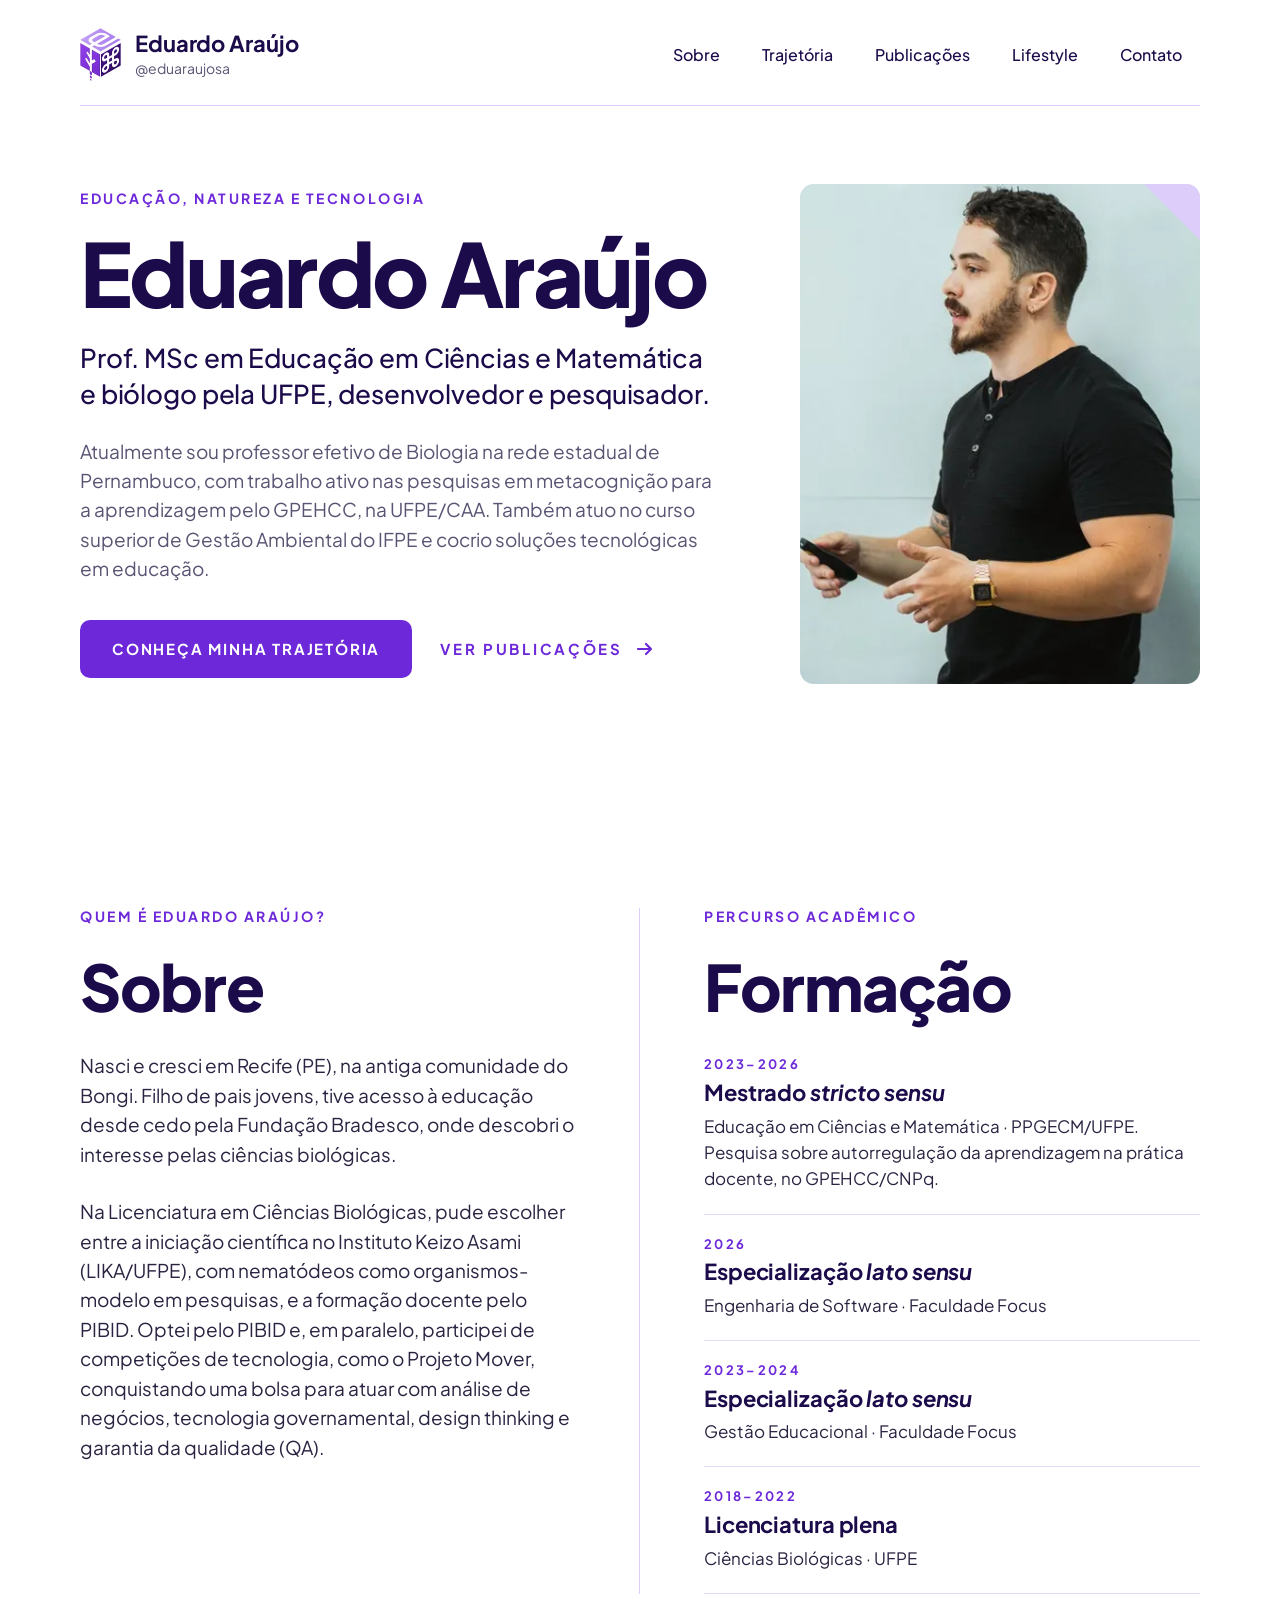
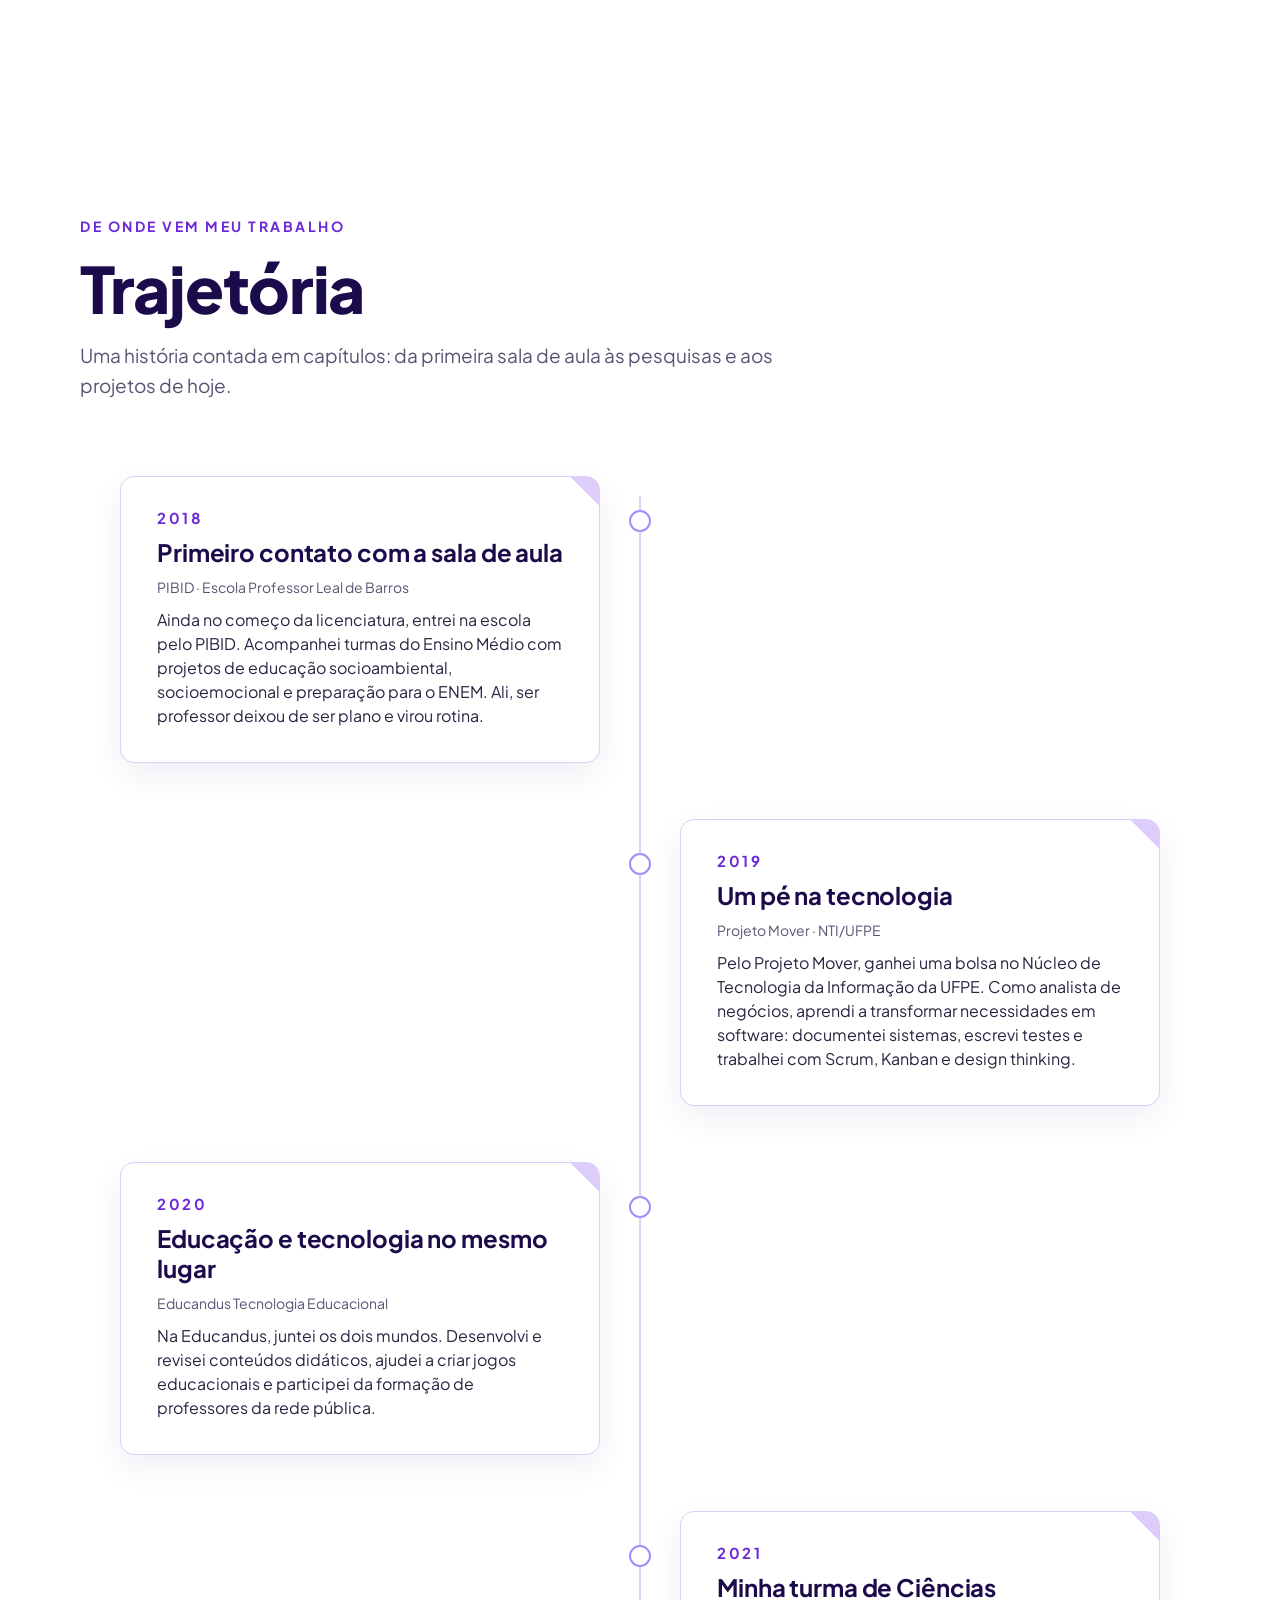
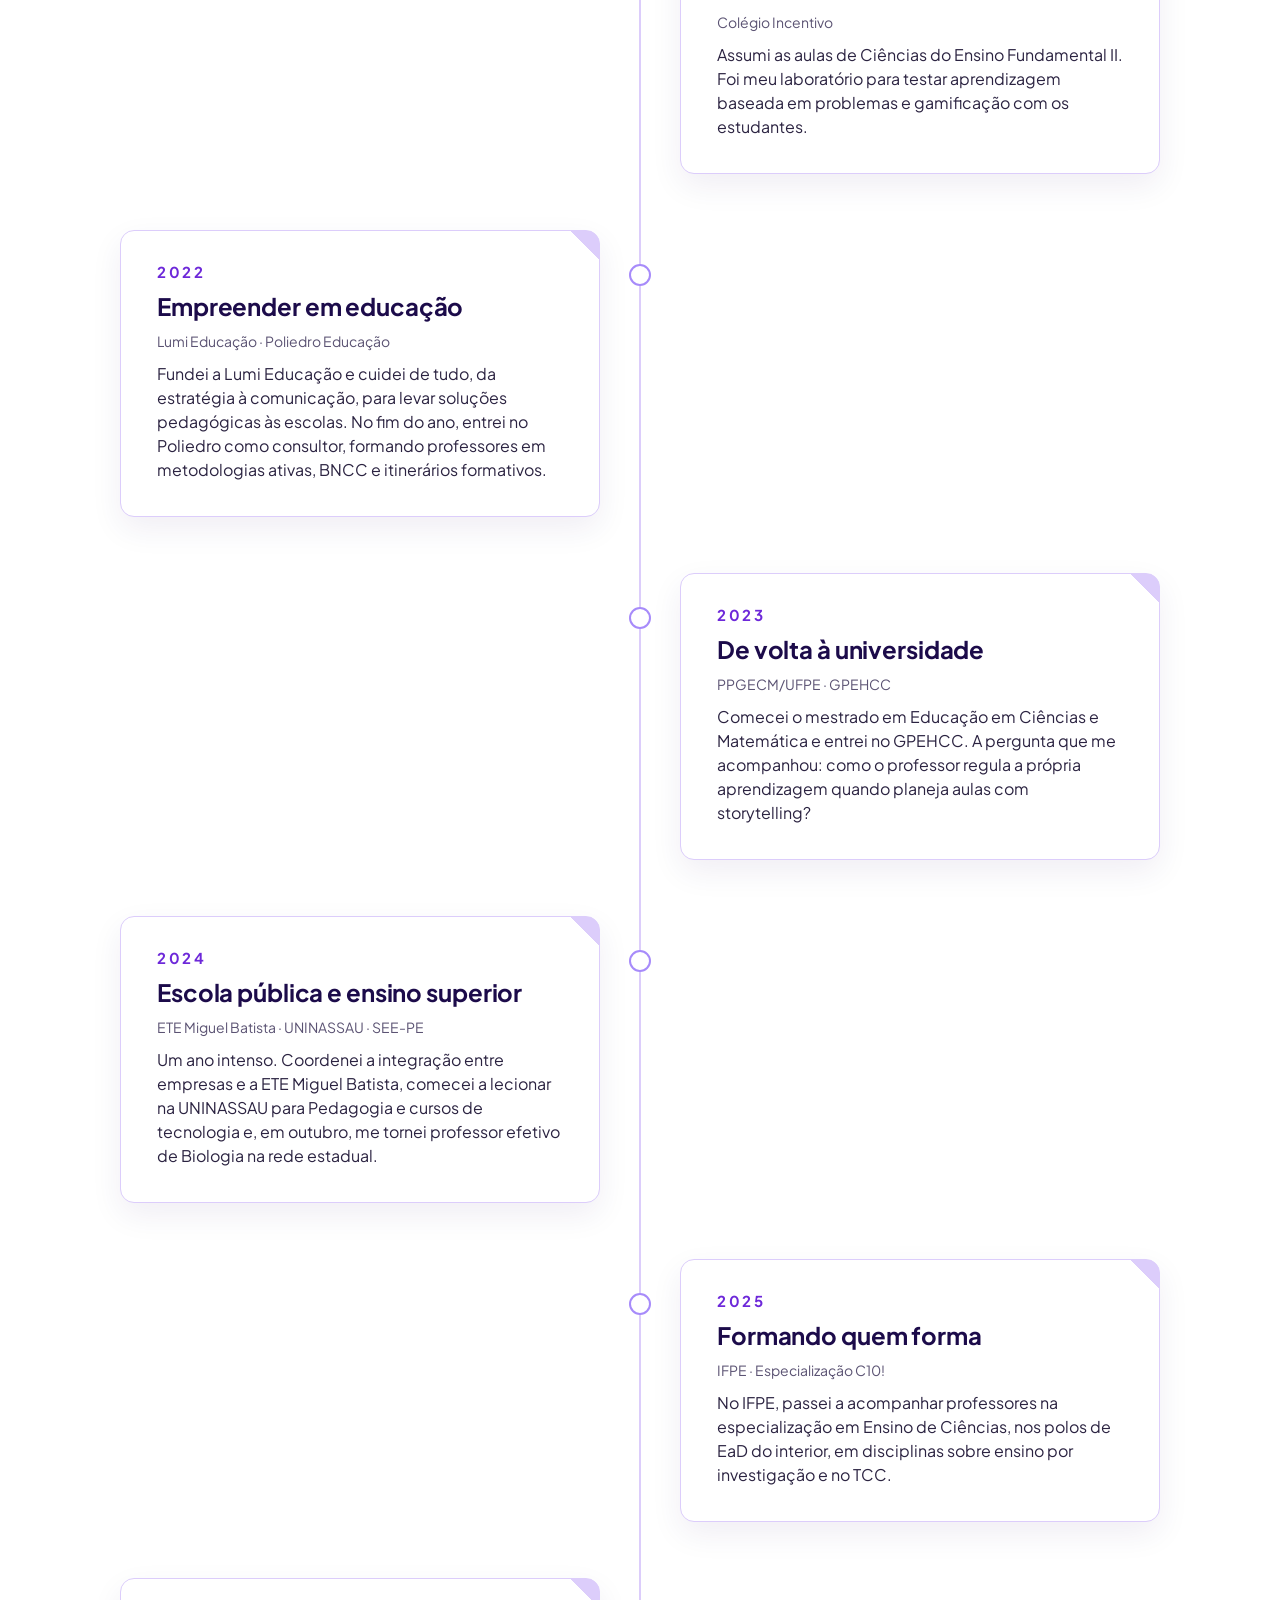
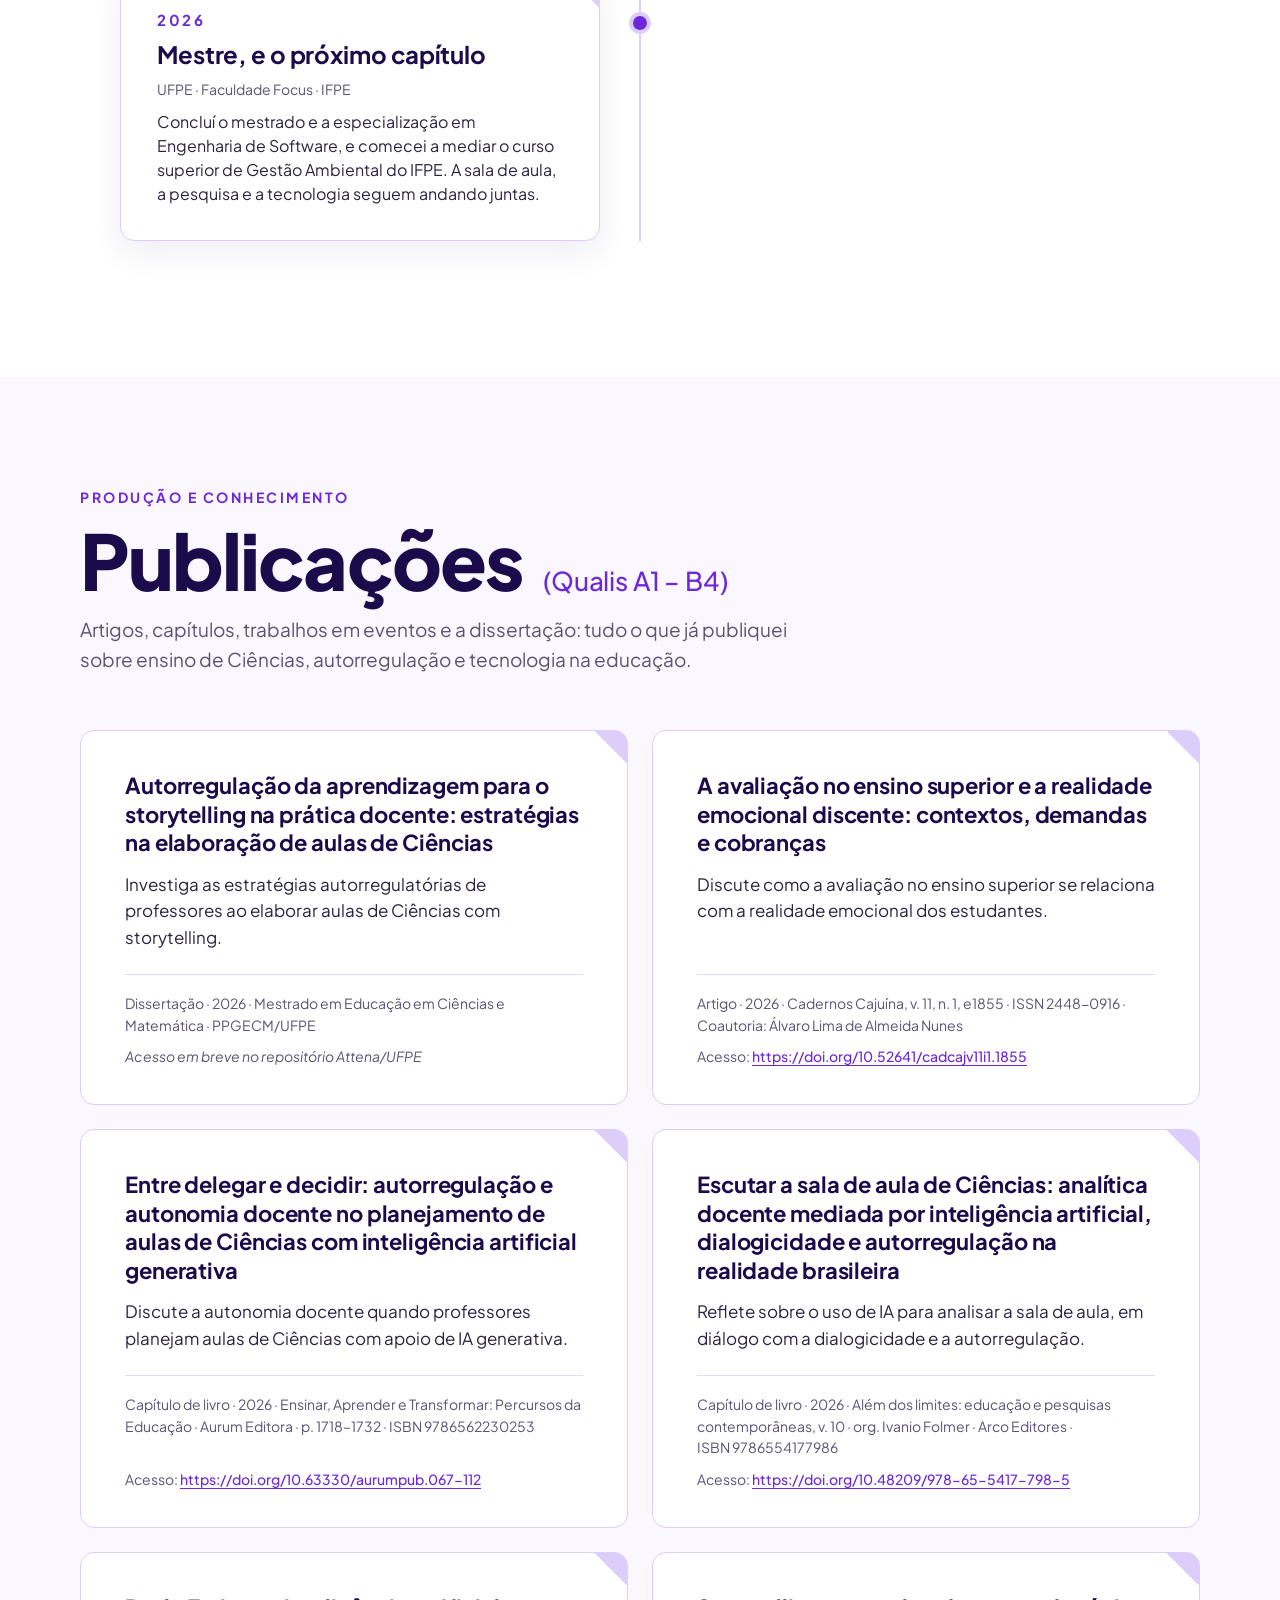
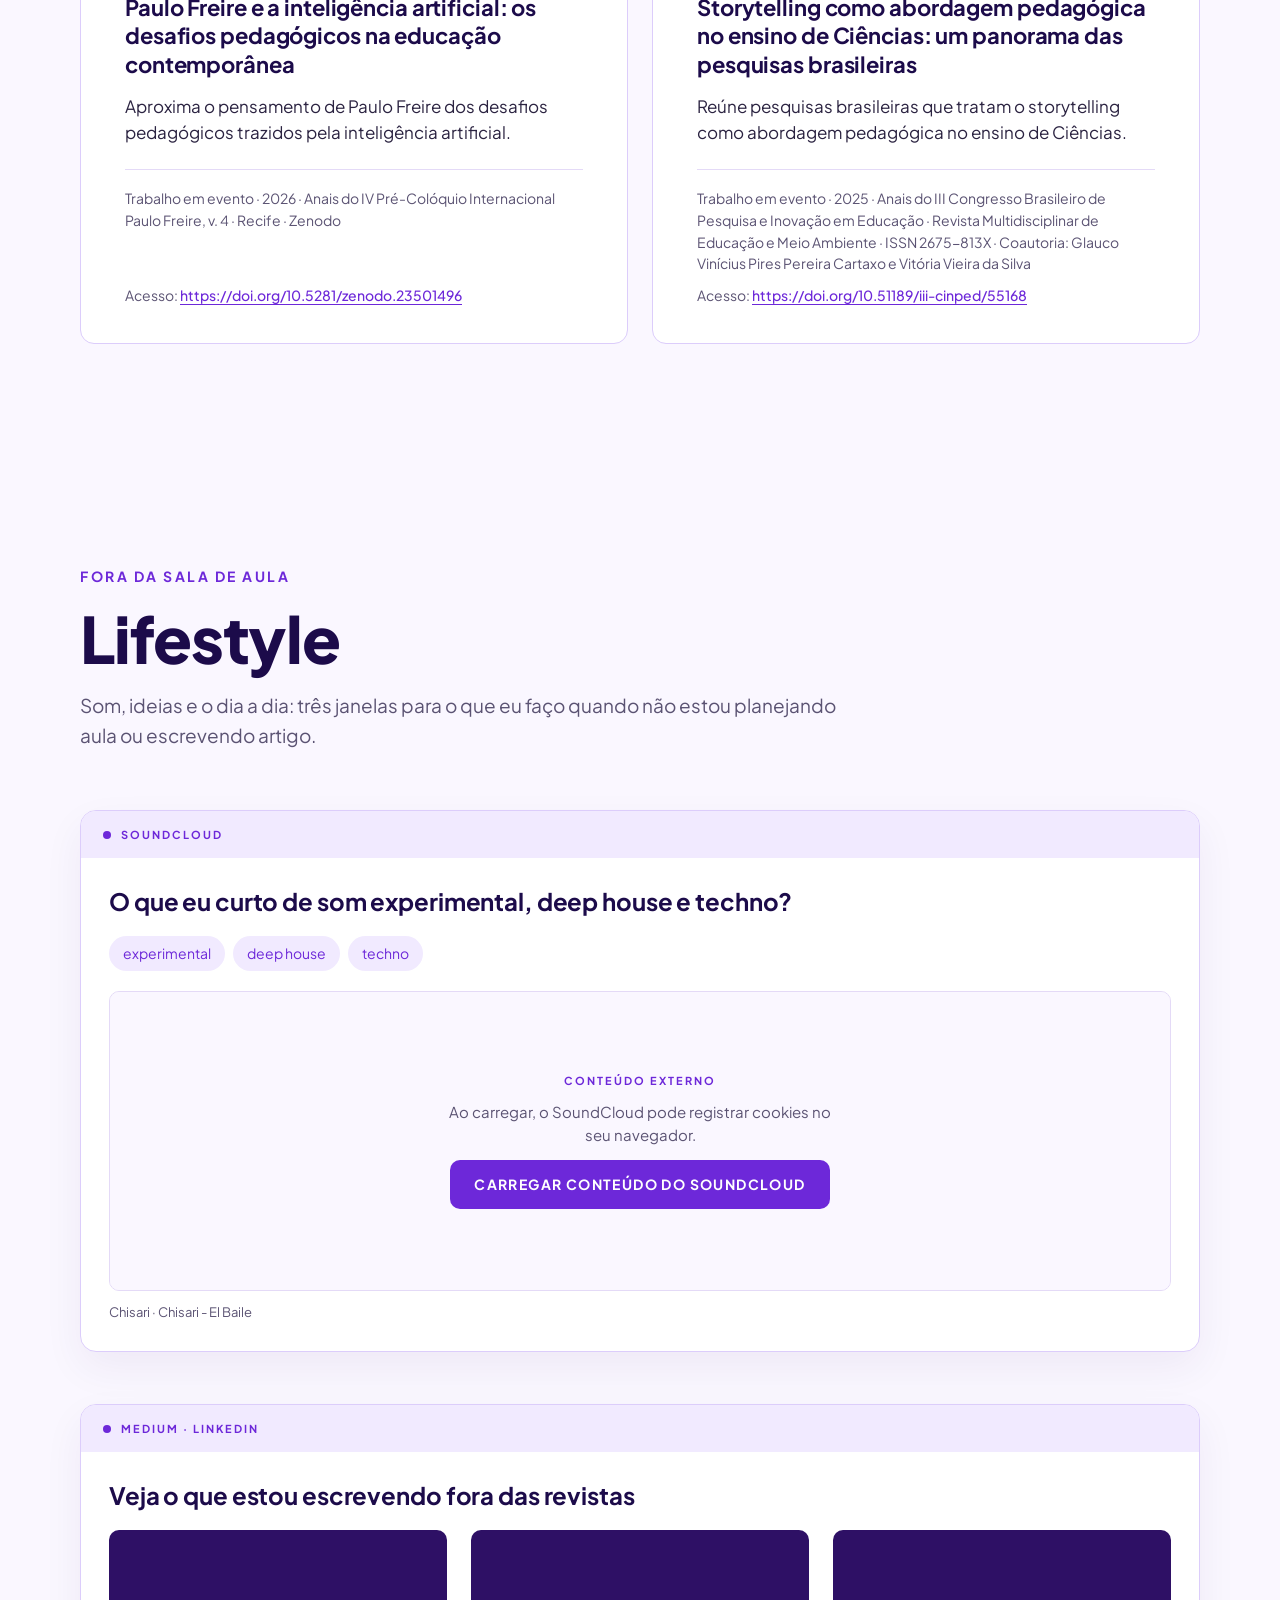
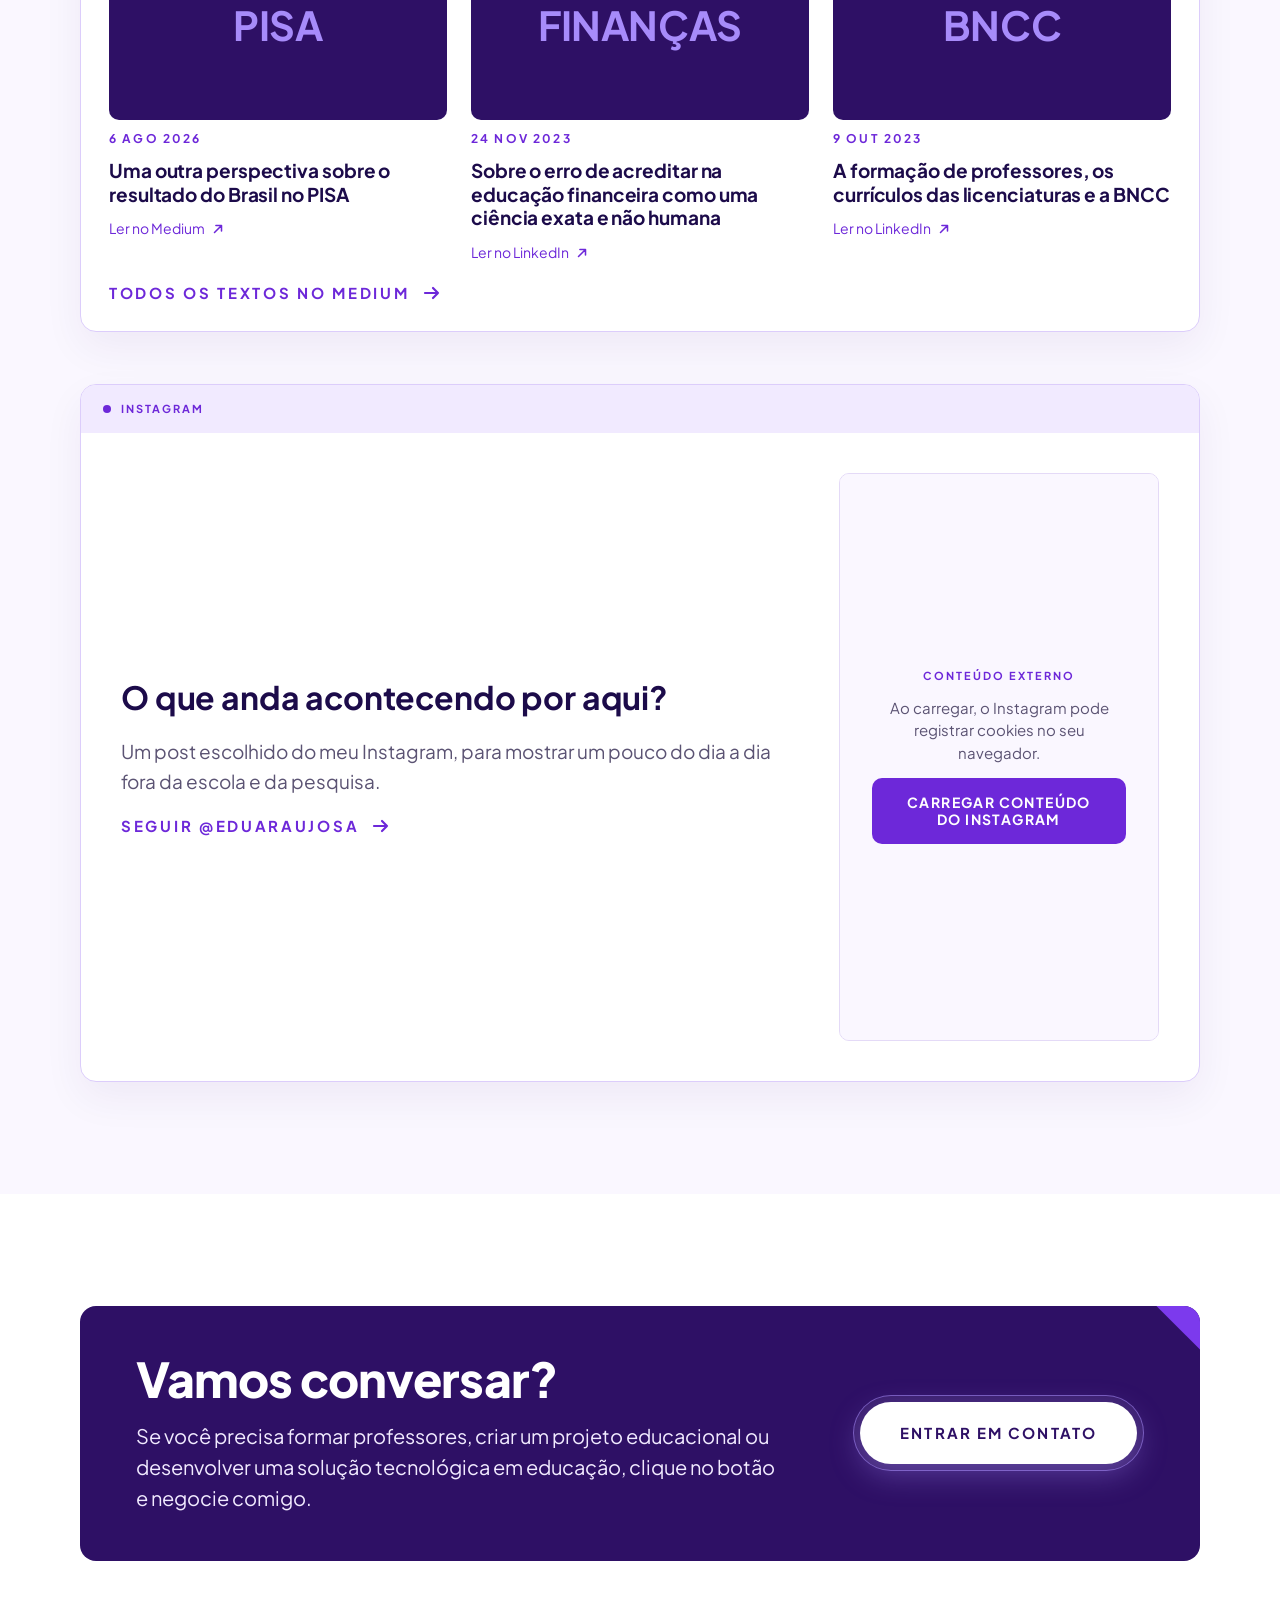
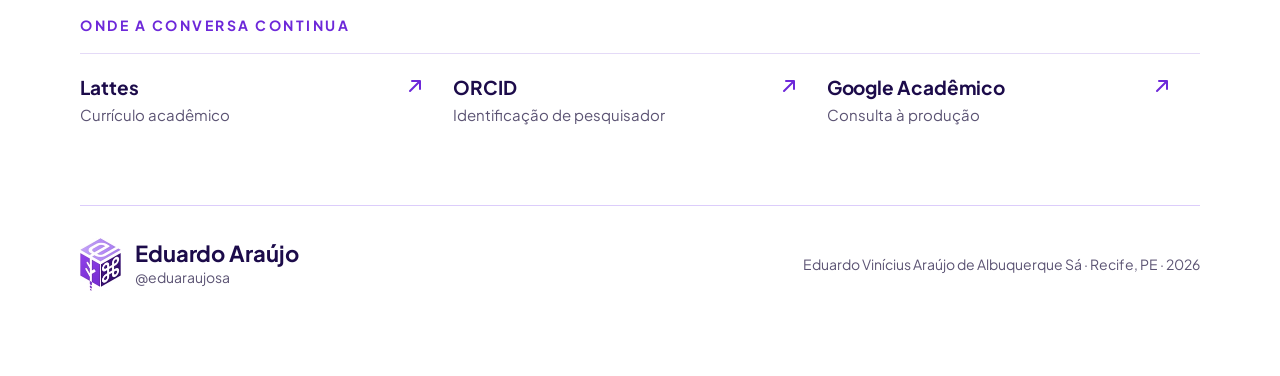
==== commit c33ade84: "Lifestyle: janela de textos com Medium e dois artigos do LinkedIn, em grade simétrica Co-Authored-By" ====
--- a/index.html
+++ b/index.html
@@ -31,10 +31,10 @@
   <link rel="preconnect" href="https://fonts.googleapis.com">
   <link rel="preconnect" href="https://fonts.gstatic.com" crossorigin>
   <link rel="stylesheet" href="https://fonts.googleapis.com/css2?family=Plus+Jakarta+Sans:ital,wght@0,400;0,500;0,700;0,800;1,700&amp;display=swap">
-  <link rel="stylesheet" href="css/estilo.css?v=3.3">
+  <link rel="stylesheet" href="css/estilo.css?v=3.4">
 
   <script>document.documentElement.classList.add('js');</script>
-  <script src="js/site.js?v=3.3" defer></script>
+  <script src="js/site.js?v=3.4" defer></script>
 
   <script type="application/ld+json">
   {
@@ -394,10 +394,10 @@
           <!-- Janela 2 · Medium -->
           <article class="janela janela--medium" aria-labelledby="md-pergunta">
             <div class="janela__barra">
-              <p class="janela__plataforma">Medium</p>
+              <p class="janela__plataforma">Medium · LinkedIn</p>
             </div>
             <div class="janela__corpo">
-              <h3 class="janela__pergunta" id="md-pergunta">O que eu penso sobre tudo fora dos periódicos?</h3>
+              <h3 class="janela__pergunta" id="md-pergunta">Veja o que estou escrevendo fora das revistas</h3>
               <div class="feed" data-embed="medium" aria-live="polite">
                 <ul class="posts">
                   <!-- Card de base: fica visível sem JavaScript ou se o feed falhar por completo. -->
@@ -407,17 +407,18 @@
                     <h4 class="post__titulo">Uma outra perspectiva sobre o resultado do Brasil no PISA</h4>
                     <a class="post__link" href="https://eduaraujosa.medium.com/uma-outra-perspectiva-sobre-o-resultado-do-brasil-no-pisa-057bbea021e1" target="_blank" rel="noopener noreferrer">Ler no Medium<span class="sr">: Uma outra perspectiva sobre o resultado do Brasil no PISA (abre em nova aba)</span><svg class="ico ico-abre ico-abre--p" width="14" height="14" aria-hidden="true" focusable="false"><use href="#i-abre"/></svg></a>
                   </li>
-                  <li class="post post--esqueleto" aria-hidden="true">
-                    <div class="post__mini esqueleto"></div>
-                    <div class="esqueleto esqueleto--linha" style="width:34%"></div>
-                    <div class="esqueleto esqueleto--titulo"></div>
-                    <div class="esqueleto esqueleto--titulo" style="width:70%"></div>
+                  <!-- Artigos do LinkedIn: fixos, sempre depois dos textos do Medium. -->
+                  <li class="post post--fixo">
+                    <div class="post__mini post__mini--iniciais" aria-hidden="true">FINANÇAS</div>
+                    <p class="post__data"><time datetime="2023-11-24">24 nov 2023</time></p>
+                    <h4 class="post__titulo">Sobre o erro de acreditar na educação financeira como uma ciência exata e não humana</h4>
+                    <a class="post__link" href="https://www.linkedin.com/pulse/sobre-o-erro-de-acreditar-na-educa%C3%A7%C3%A3o-financeira-como-eduardo-ara%C3%BAjo-ruhaf/" target="_blank" rel="noopener noreferrer">Ler no LinkedIn<span class="sr">: Sobre o erro de acreditar na educação financeira como uma ciência exata e não humana (abre em nova aba)</span><svg class="ico ico-abre ico-abre--p" width="14" height="14" aria-hidden="true" focusable="false"><use href="#i-abre"/></svg></a>
                   </li>
-                  <li class="post post--esqueleto" aria-hidden="true">
-                    <div class="post__mini esqueleto"></div>
-                    <div class="esqueleto esqueleto--linha" style="width:34%"></div>
-                    <div class="esqueleto esqueleto--titulo"></div>
-                    <div class="esqueleto esqueleto--titulo" style="width:70%"></div>
+                  <li class="post post--fixo">
+                    <div class="post__mini post__mini--iniciais" aria-hidden="true">BNCC</div>
+                    <p class="post__data"><time datetime="2023-10-09">9 out 2023</time></p>
+                    <h4 class="post__titulo">A formação de professores, os currículos das licenciaturas e a BNCC</h4>
+                    <a class="post__link" href="https://www.linkedin.com/pulse/forma%C3%A7%C3%A3o-de-professores-os-curr%C3%ADculos-das-e-bncc-eduardo-ara%C3%BAjo/" target="_blank" rel="noopener noreferrer">Ler no LinkedIn<span class="sr">: A formação de professores, os currículos das licenciaturas e a BNCC (abre em nova aba)</span><svg class="ico ico-abre ico-abre--p" width="14" height="14" aria-hidden="true" focusable="false"><use href="#i-abre"/></svg></a>
                   </li>
                 </ul>
               </div>
--- a/css/estilo.css
+++ b/css/estilo.css
@@ -1044,25 +1044,14 @@
 .post__link::before { content: ""; position: absolute; inset: -11px -8px; }
 .post__link:hover { text-decoration: underline; text-underline-offset: 3px; }
 
-.post--falha {
-  grid-column: span 2;
-  align-self: stretch;
-  justify-content: center;
-  align-items: center;
-  min-height: 190px;
-  padding: 32px;
-  border-radius: 10px;
-  background: var(--lavanda-50);
-  text-align: center;
-}
-
 @media (max-width: 1023px) {
   .janela--instagram .janela__corpo { flex-direction: column; align-items: stretch; gap: 32px; }
   .janela--instagram .moldura--instagram { align-self: center; }
-  /* Medium no tablet: 2 colunas; o 3º card ocupa a largura toda. */
-  .posts { grid-template-columns: repeat(2, minmax(0, 1fr)); }
-  .posts > .post:nth-child(3):last-child { grid-column: 1 / -1; }
-  .post--falha { grid-column: 1 / -1; }
+  /* Textos no tablet: mantém 3 colunas (a grade sempre fecha em múltiplos de 3). */
+  .posts { gap: 20px; }
+  .post__mini { height: 150px; }
+  .post__mini--iniciais { font-size: 30px; }
+  .post__titulo { font-size: 17px; }
 }
 
 @media (max-width: 767px) {
@@ -1072,7 +1061,9 @@
   .janela__pergunta { font-size: 21px; }
   .janela--instagram .janela__pergunta { font-size: 26px; }
   .posts { grid-template-columns: minmax(0, 1fr); }
-  .posts > .post:nth-child(3):last-child { grid-column: auto; }
+  .post__mini { height: 190px; }
+  .post__mini--iniciais { font-size: 40px; }
+  .post__titulo { font-size: 19px; }
   .moldura--instagram { width: 100%; max-width: 320px; }
 }
 
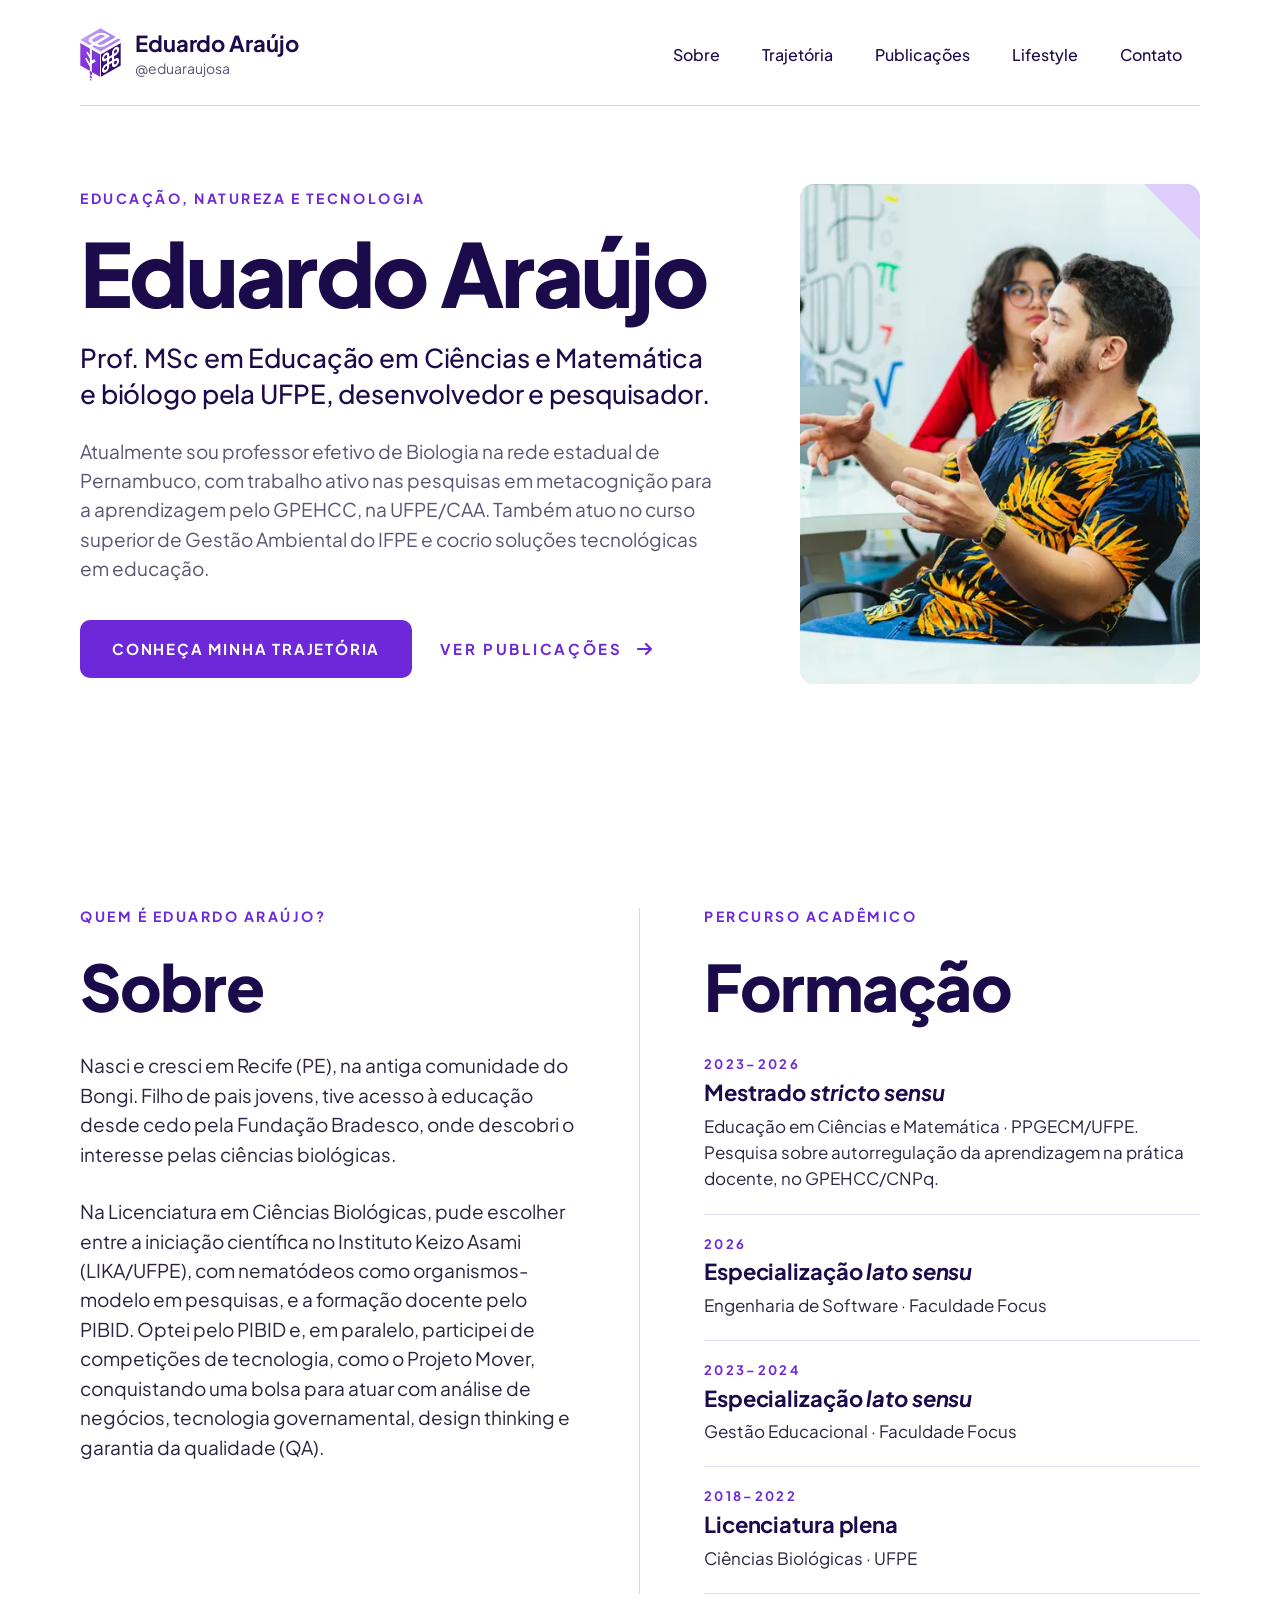
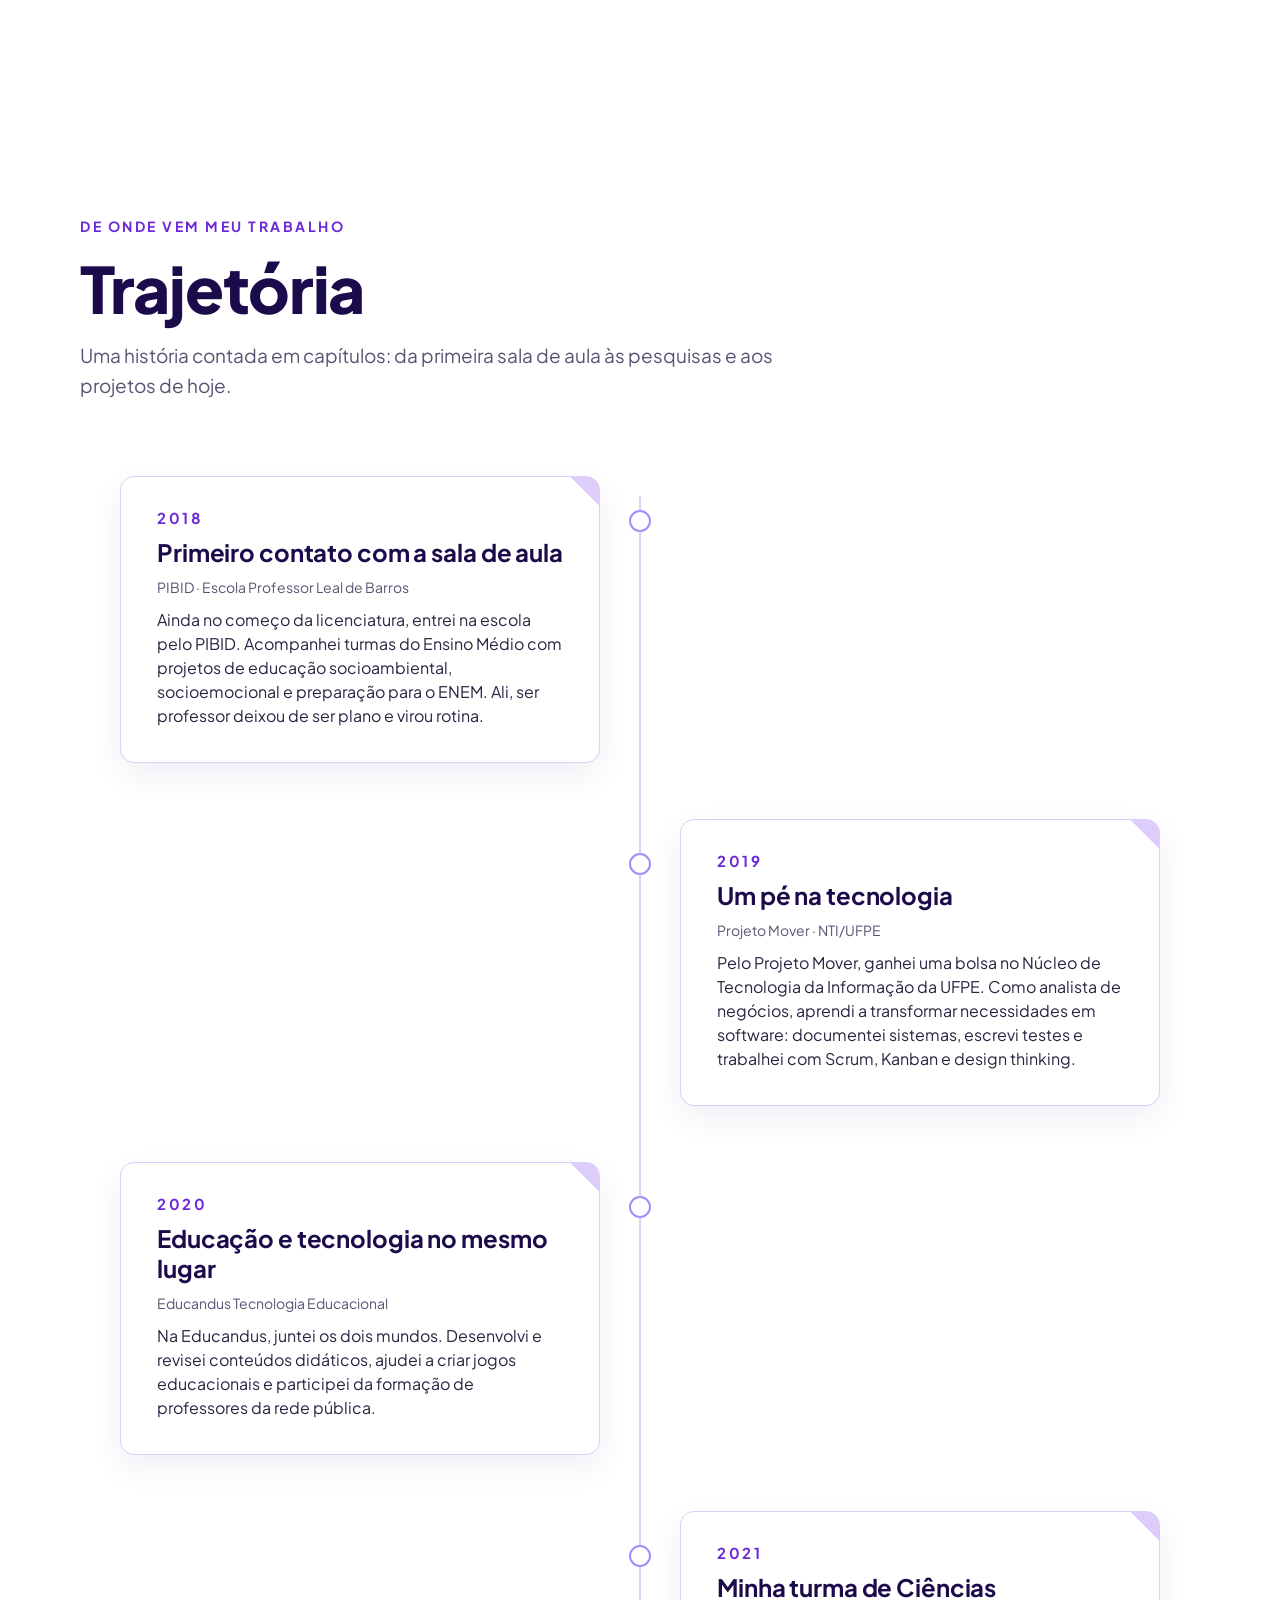
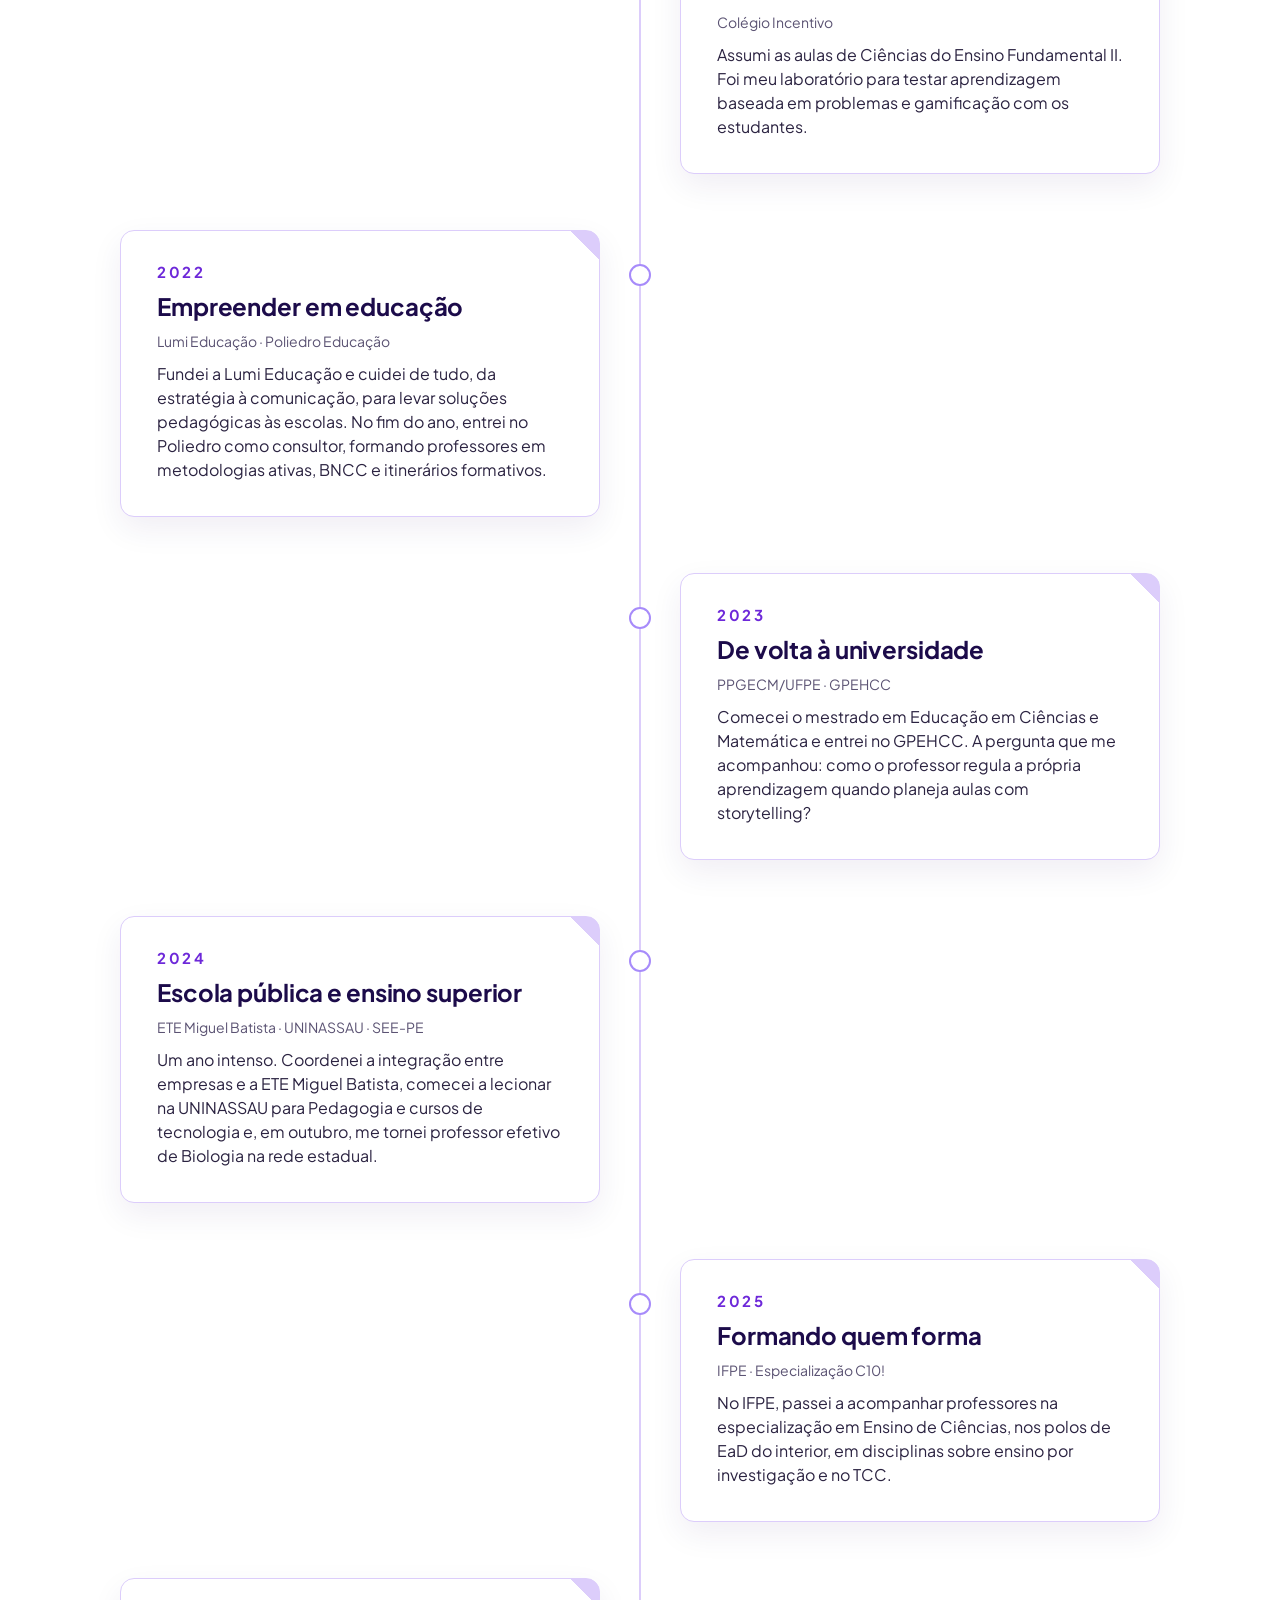
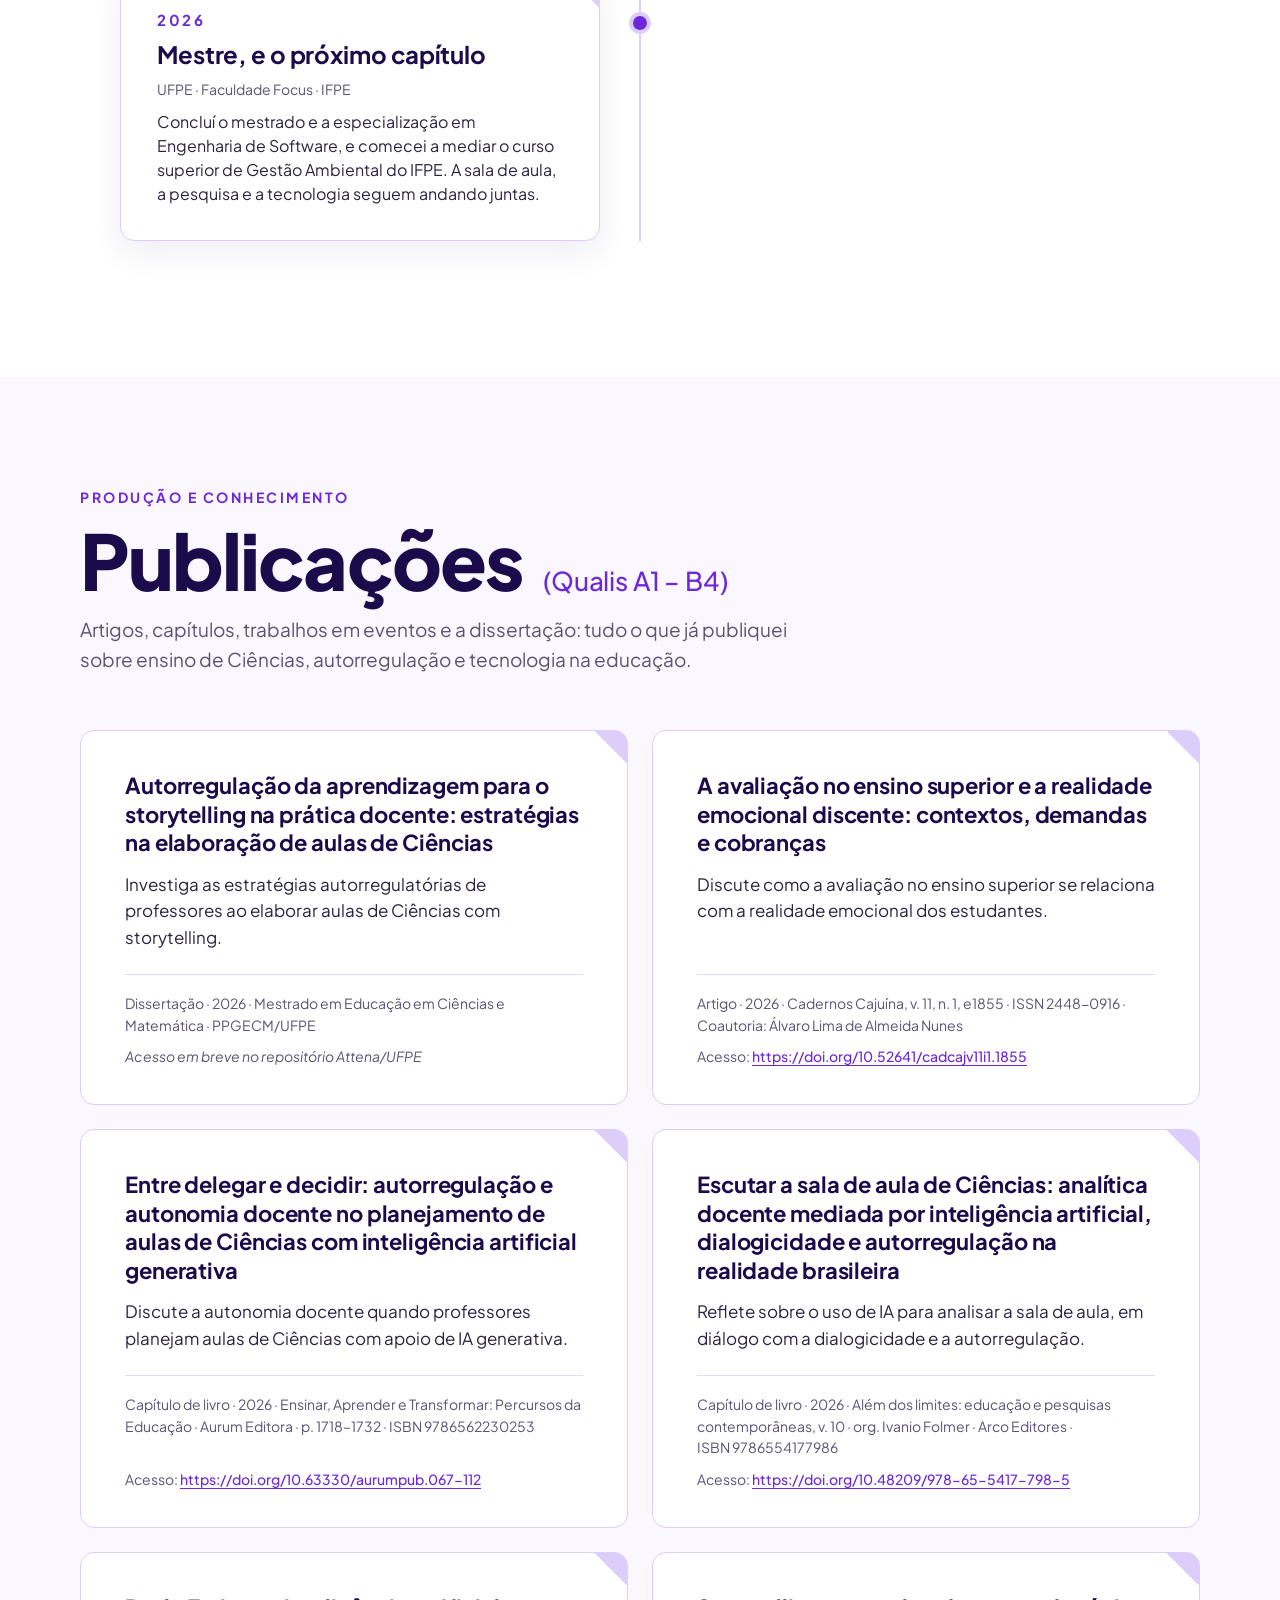
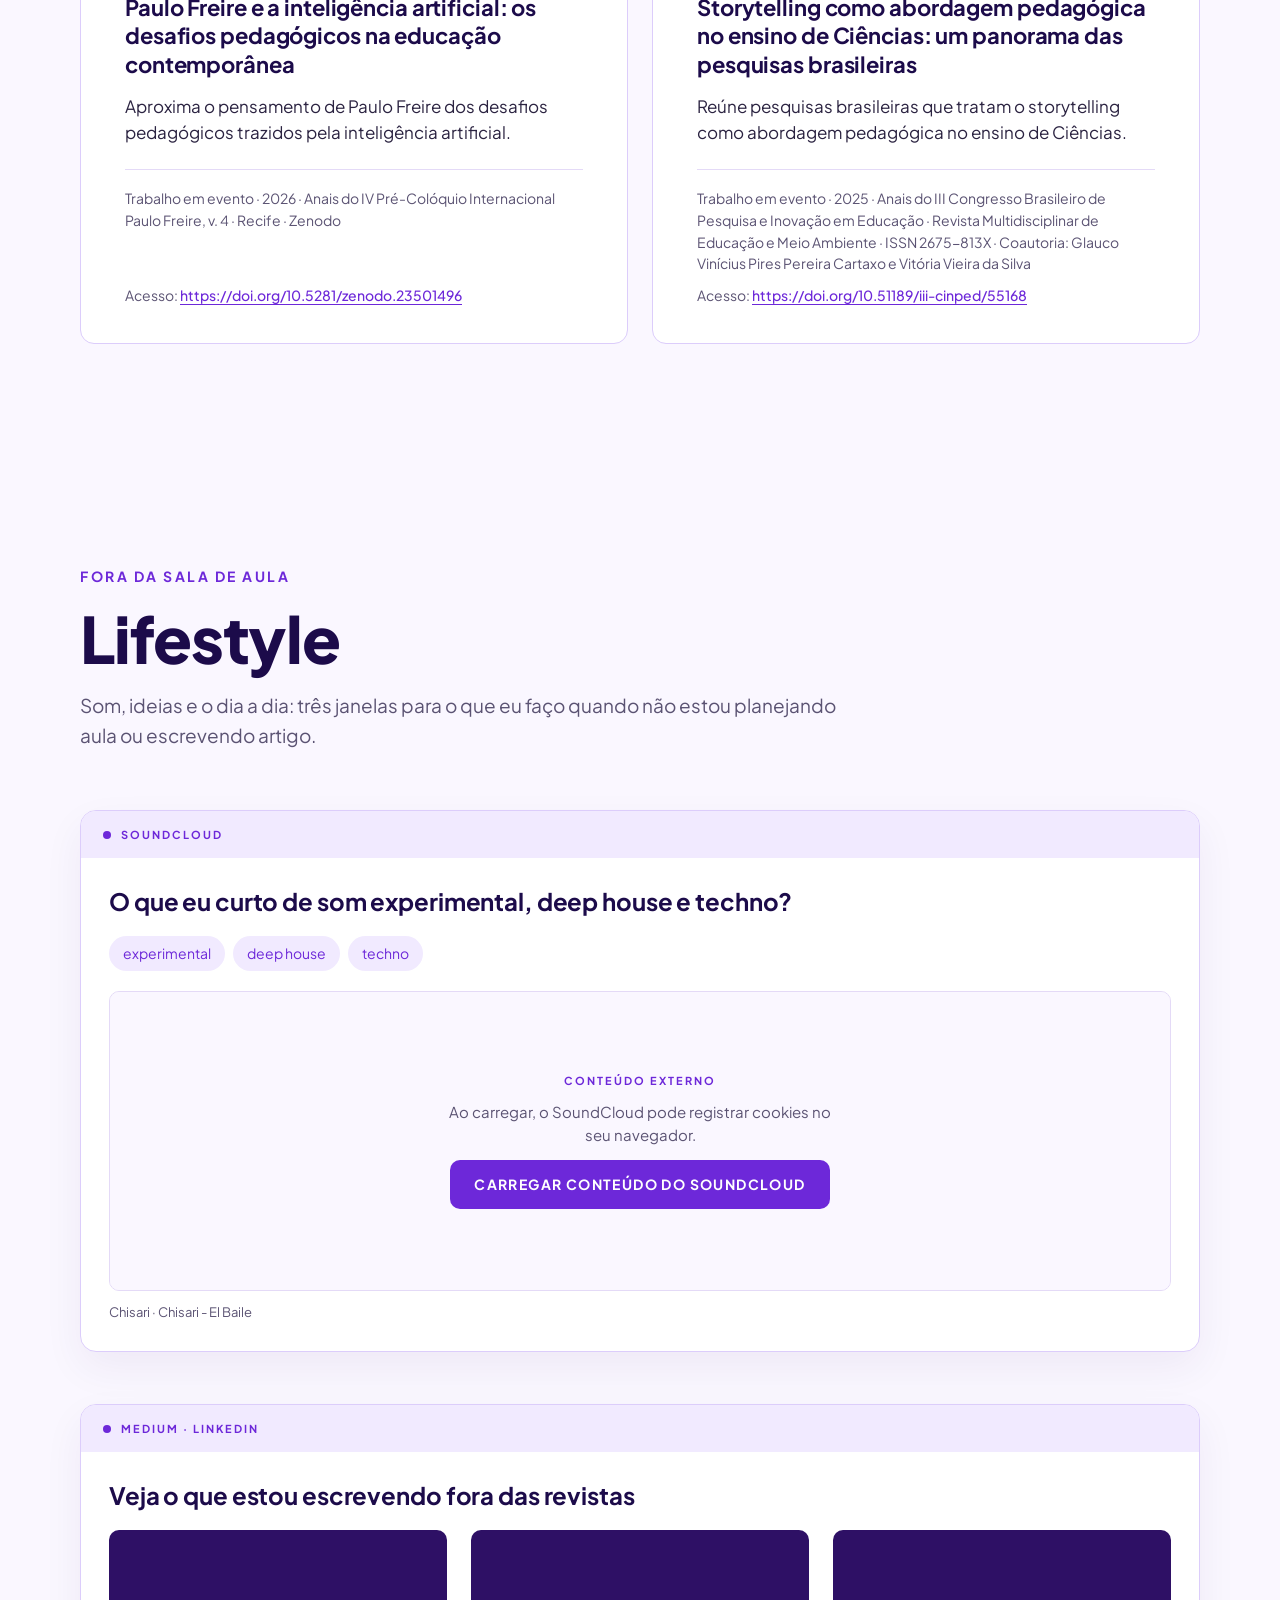
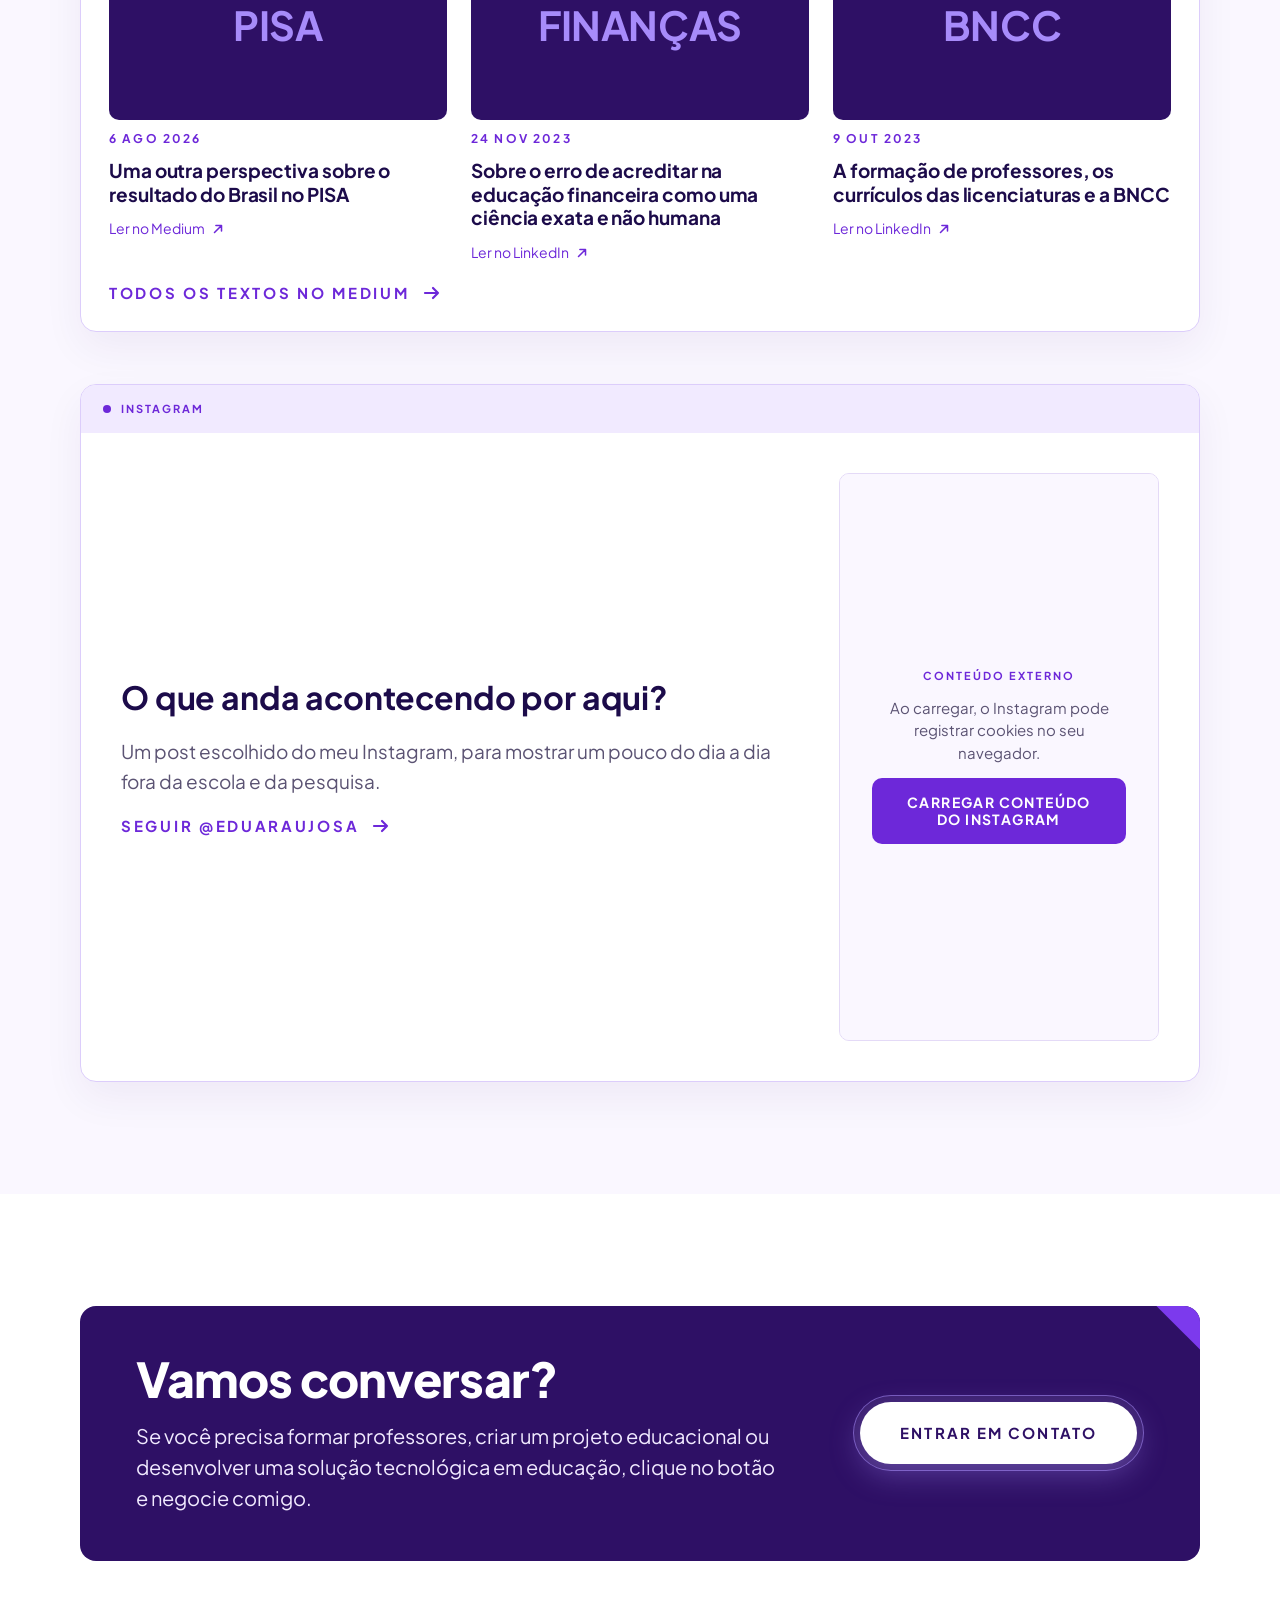
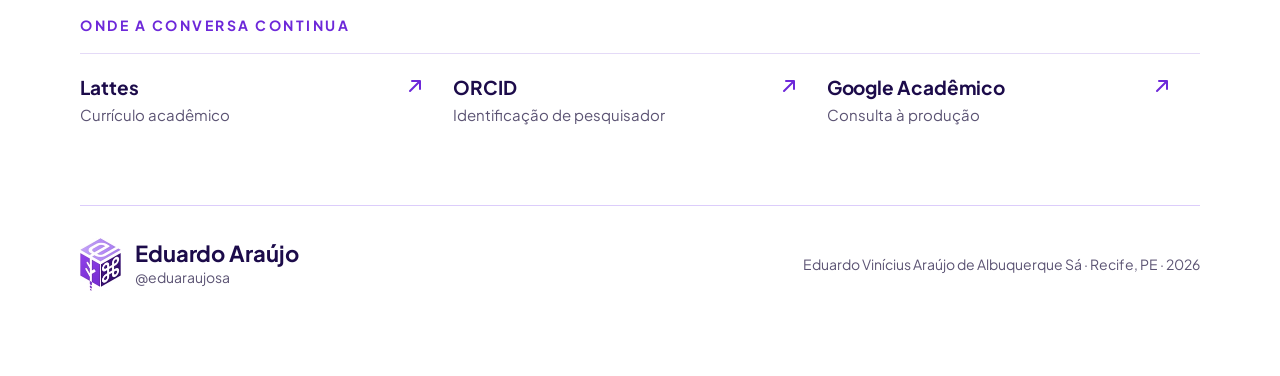
==== commit 5952d92d: "Abertura: nova foto (Eduardo em conversa), recortada em 4:5 Co-Authored-By: Claude Opus 5.5 <noreply" ====
--- a/index.html
+++ b/index.html
@@ -144,8 +144,8 @@
         </div>
         <div class="abertura__foto dobra-canto">
           <picture>
-            <source type="image/webp" srcset="img/eduardo-retrato-480.webp 480w, img/eduardo-retrato.webp 900w" sizes="(min-width: 1280px) 400px, (min-width: 1024px) 31vw, (min-width: 768px) 480px, calc(100vw - 40px)">
-            <img src="img/eduardo-retrato.jpg" width="900" height="998" alt="Eduardo Araújo falando diante de um quadro branco, em uma formação." fetchpriority="high" decoding="async">
+            <source type="image/webp" srcset="img/eduardo-conversa-480.webp 480w, img/eduardo-conversa.webp 900w" sizes="(min-width: 1280px) 400px, (min-width: 1024px) 31vw, (min-width: 768px) 480px, calc(100vw - 40px)">
+            <img src="img/eduardo-conversa.jpg" width="900" height="1125" alt="Eduardo Araújo, de camisa estampada, conversa e gesticula sentado a uma mesa com outras pessoas, numa sala com símbolos matemáticos na parede." fetchpriority="high" decoding="async">
           </picture>
         </div>
       </div>
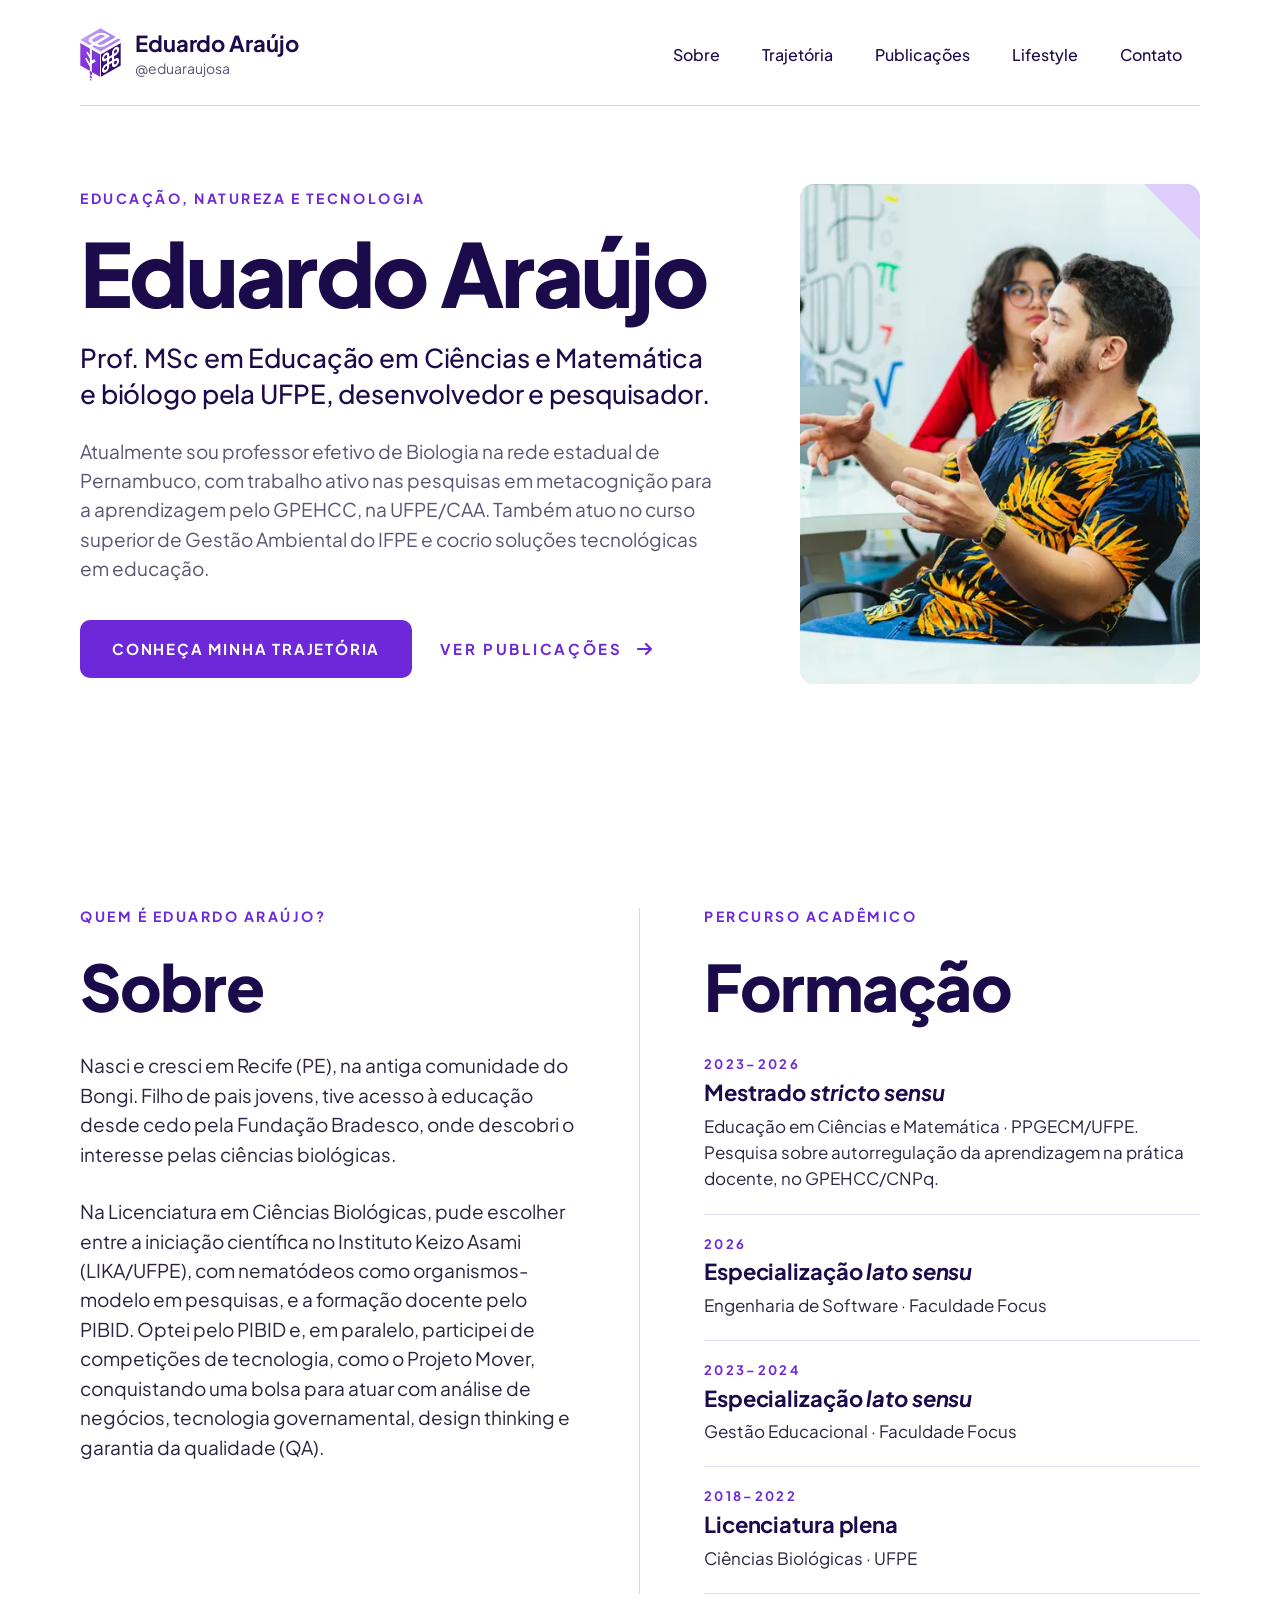
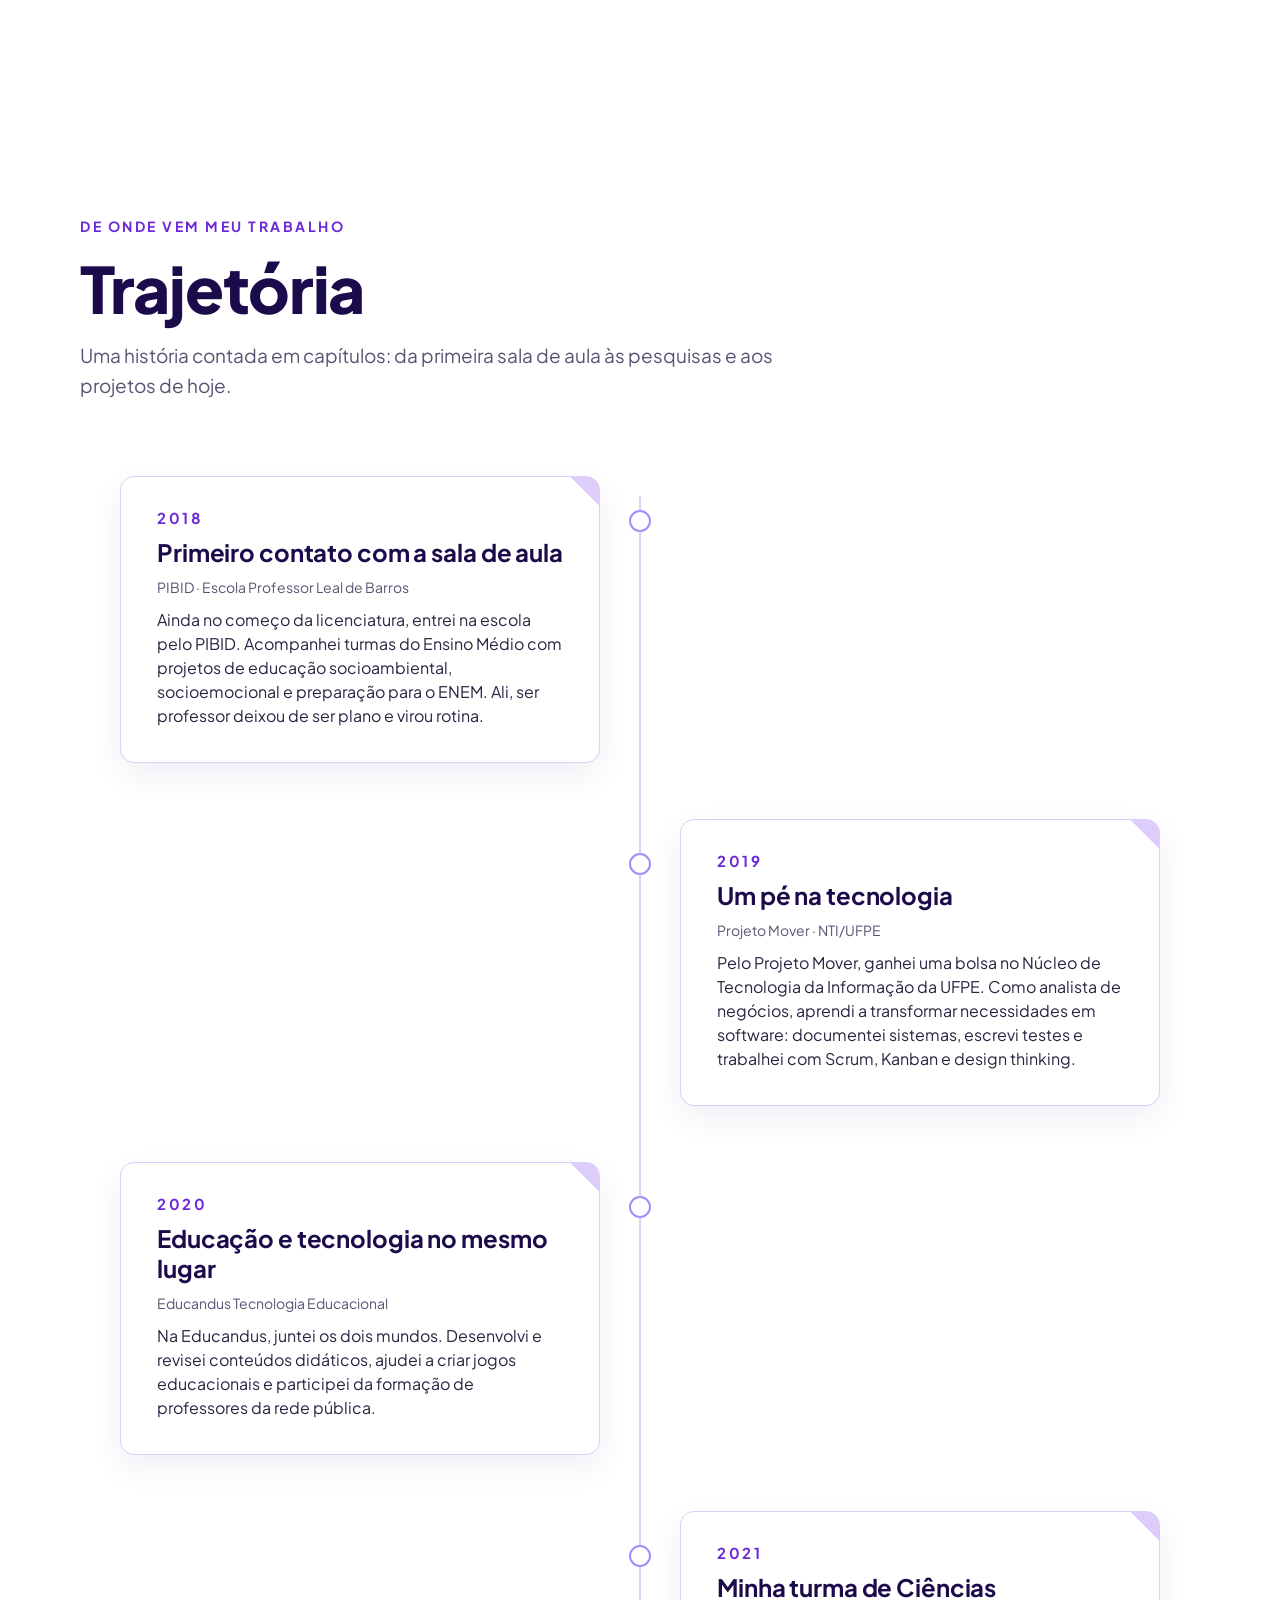
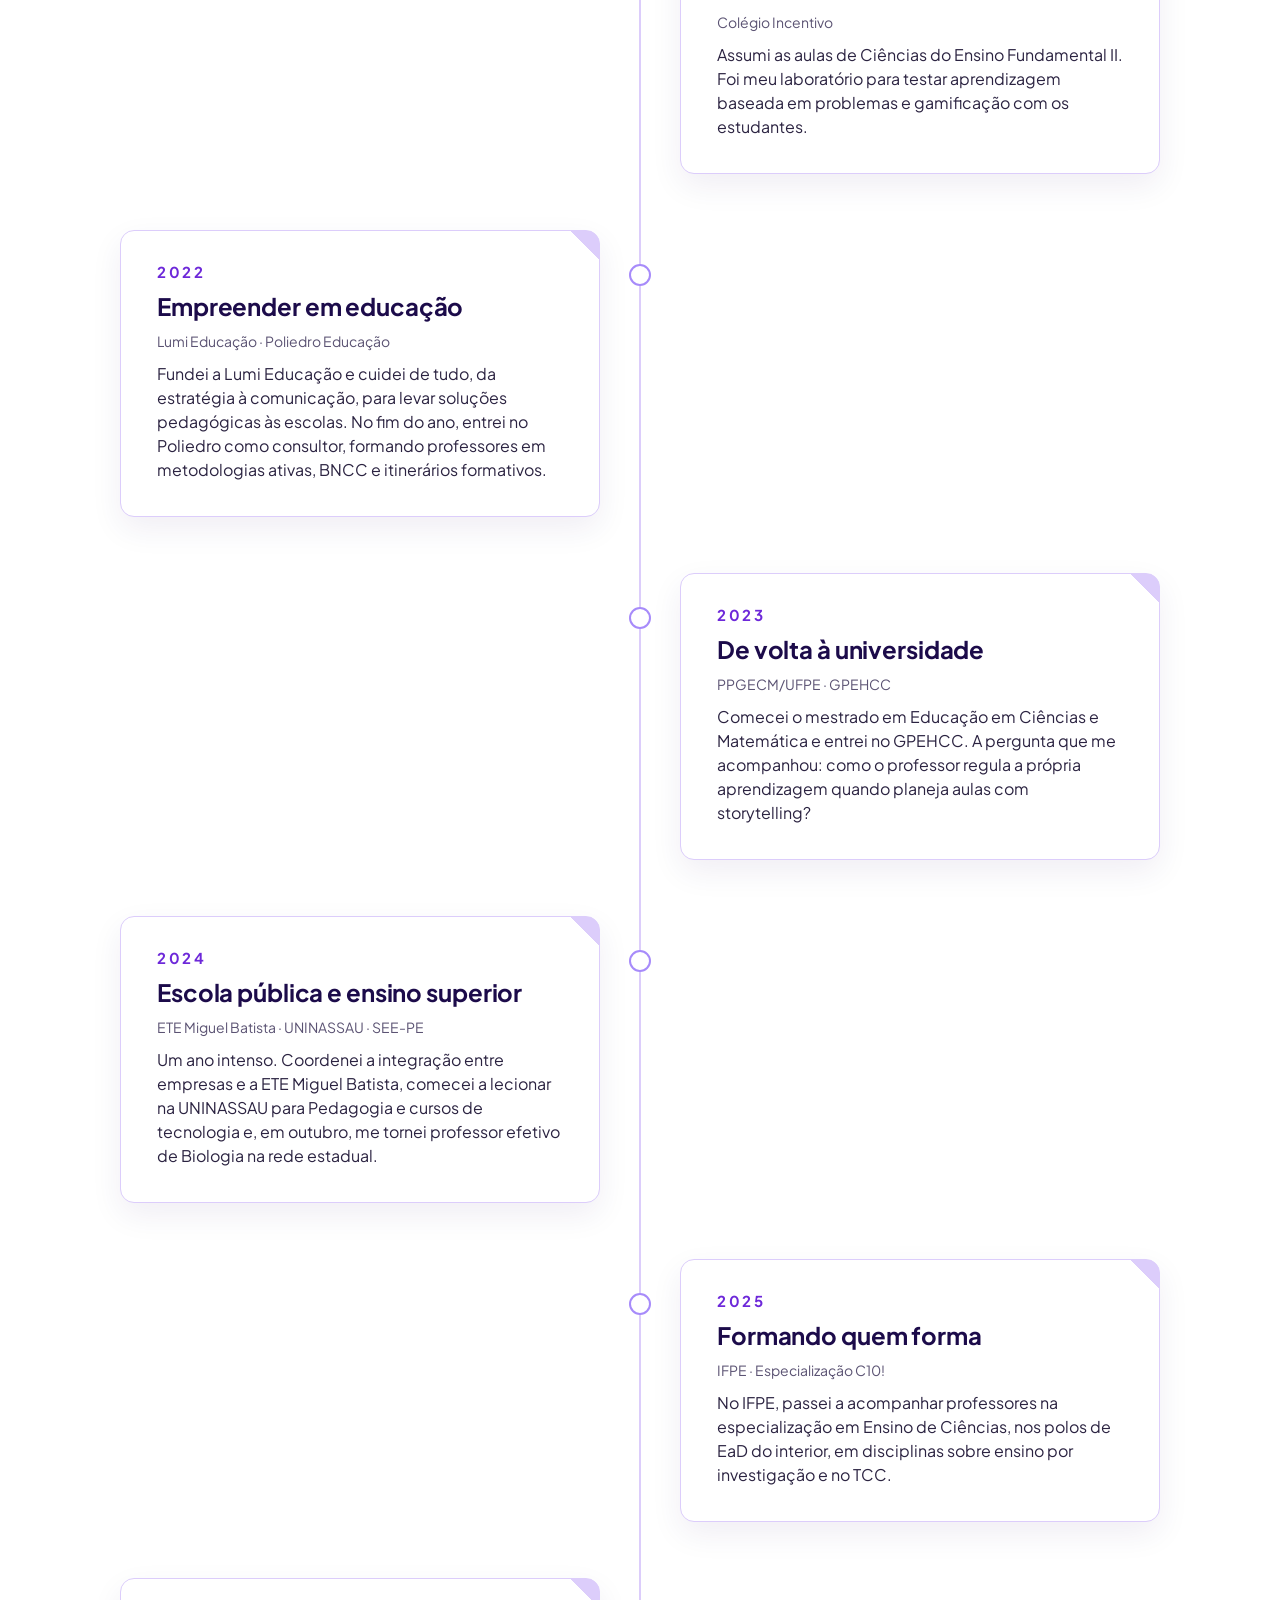
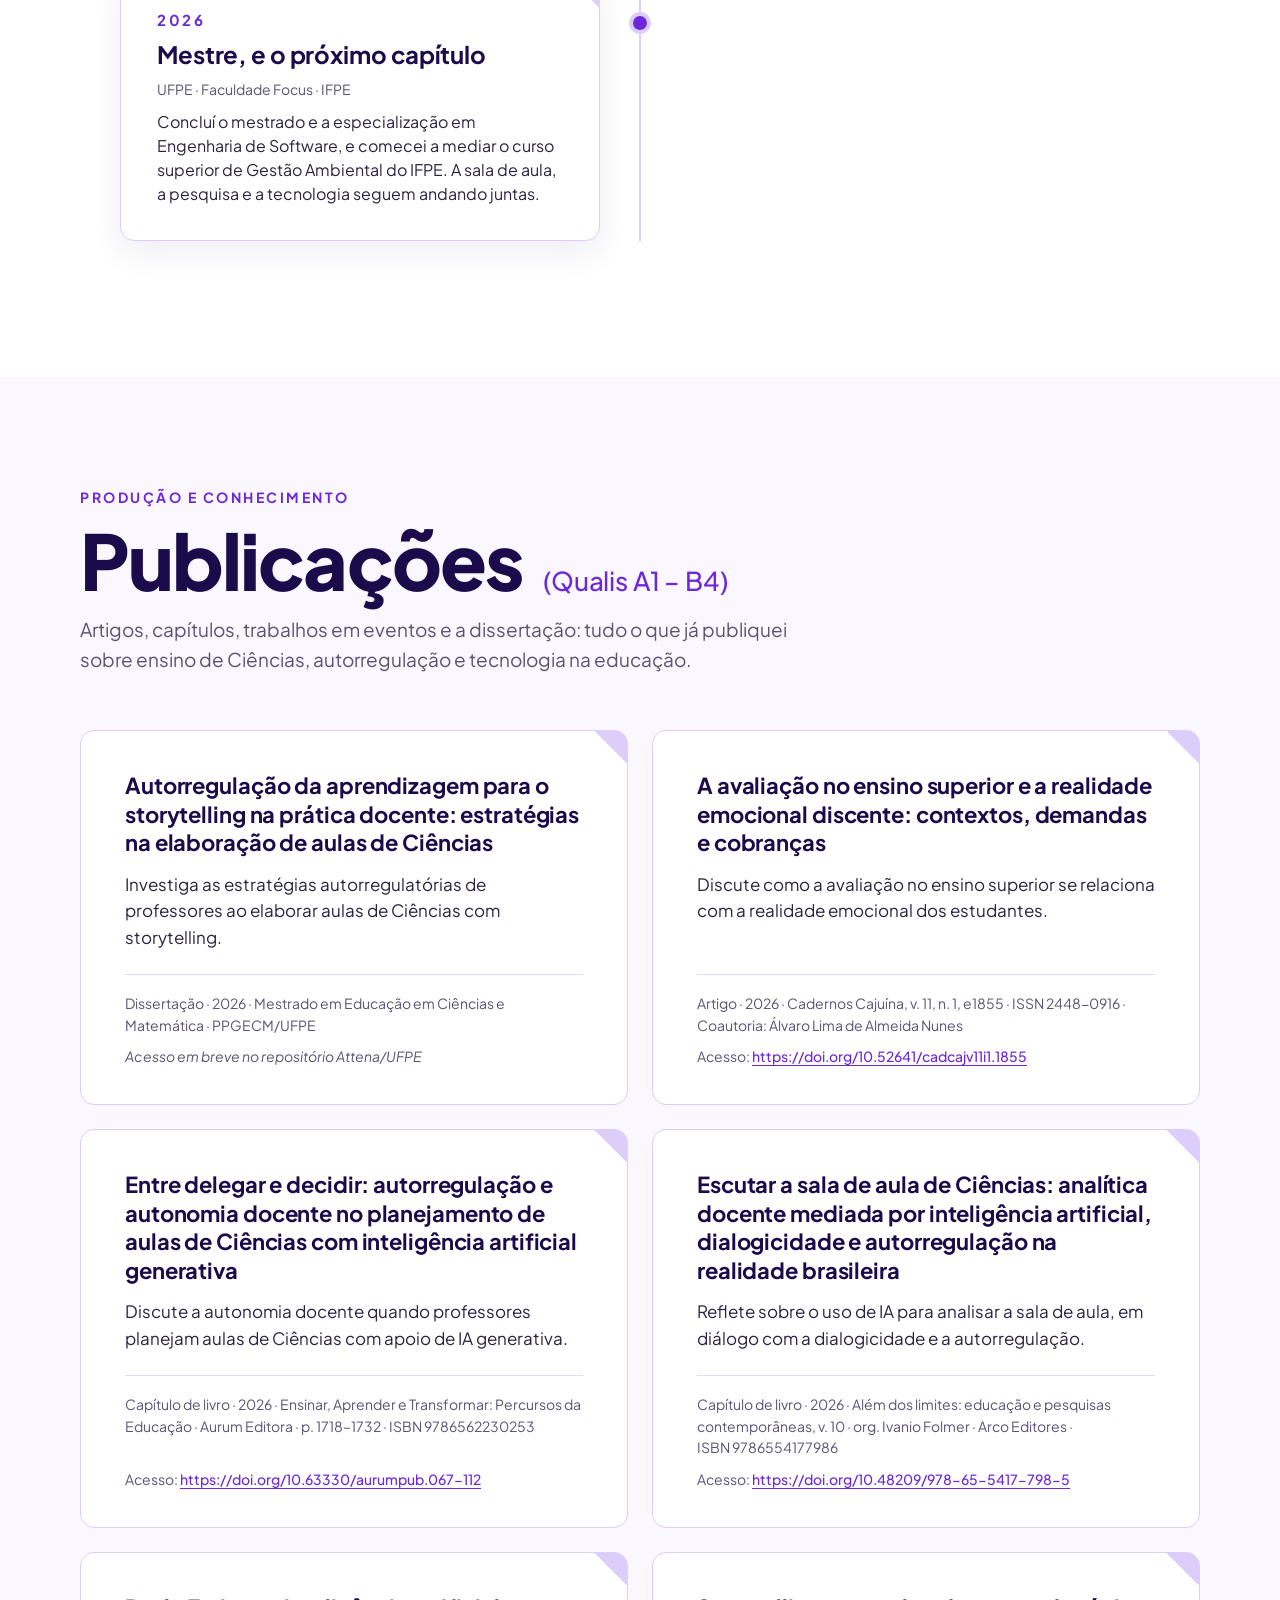
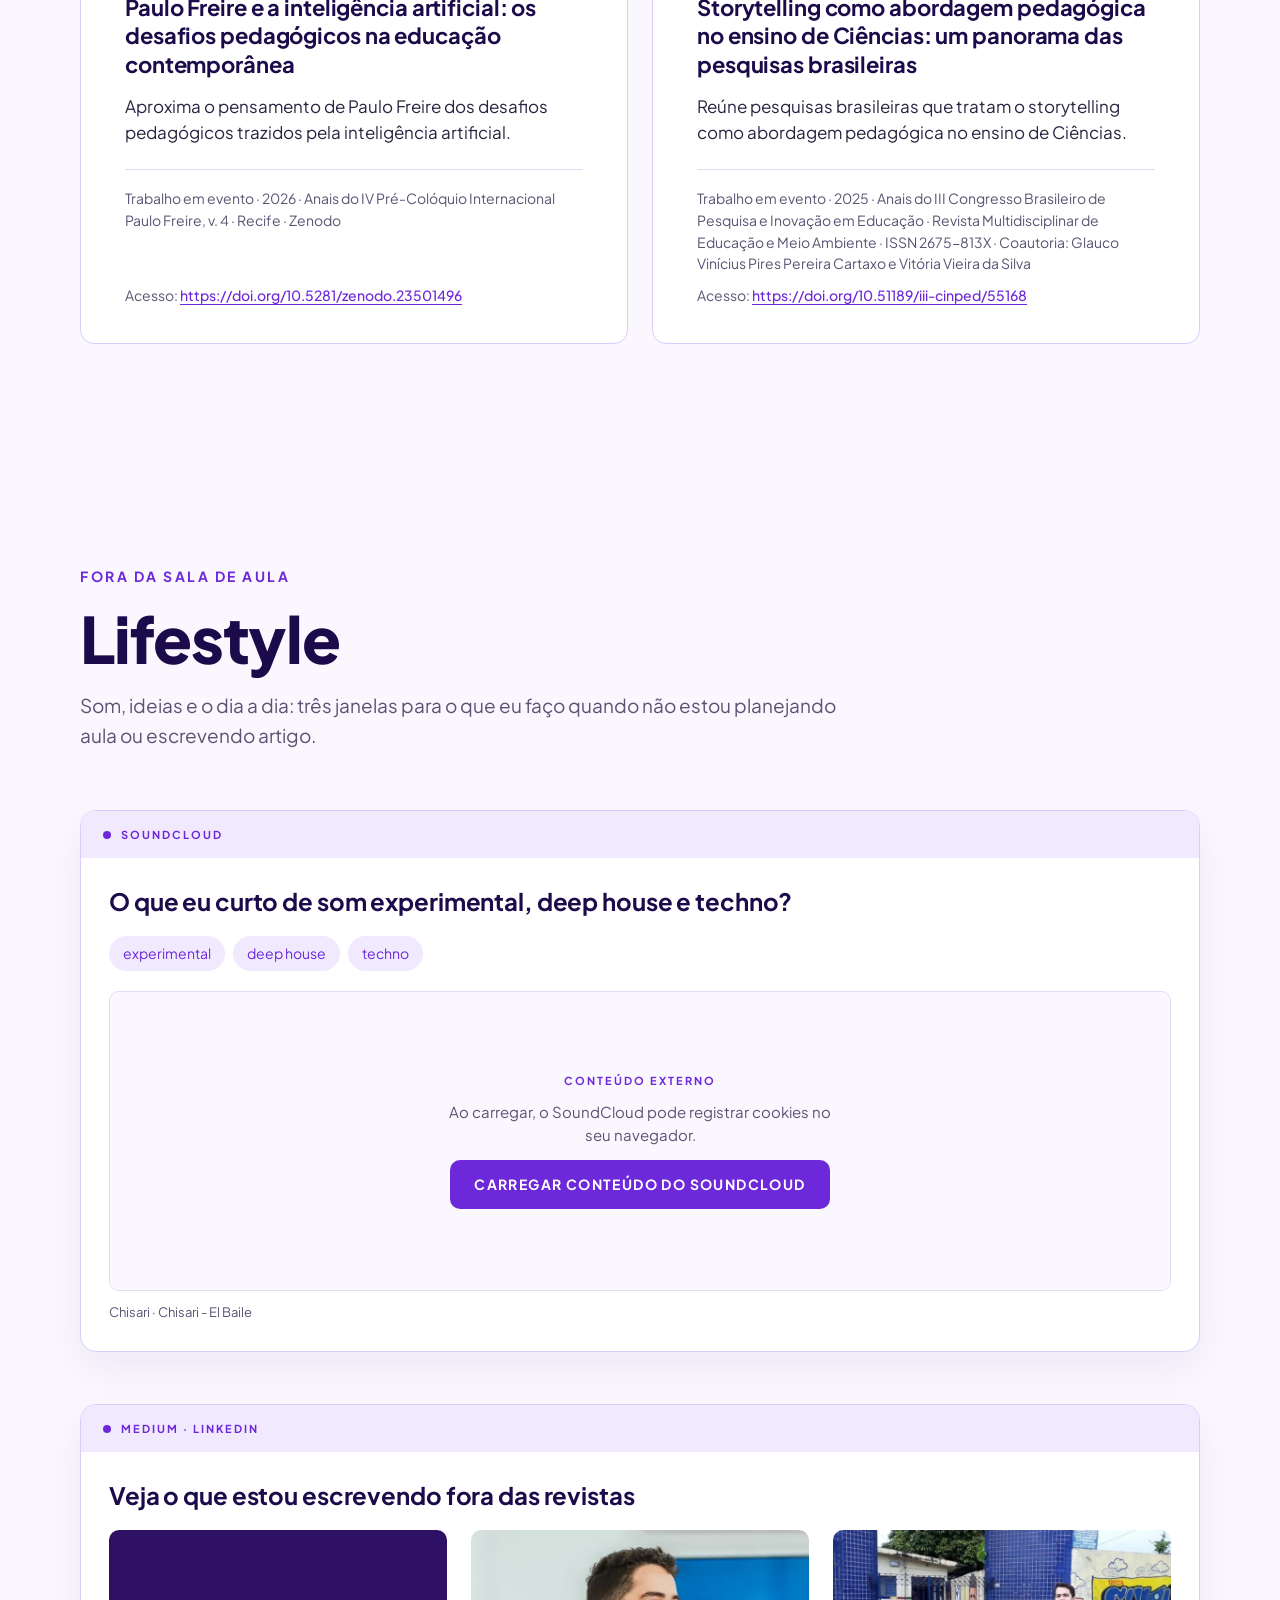
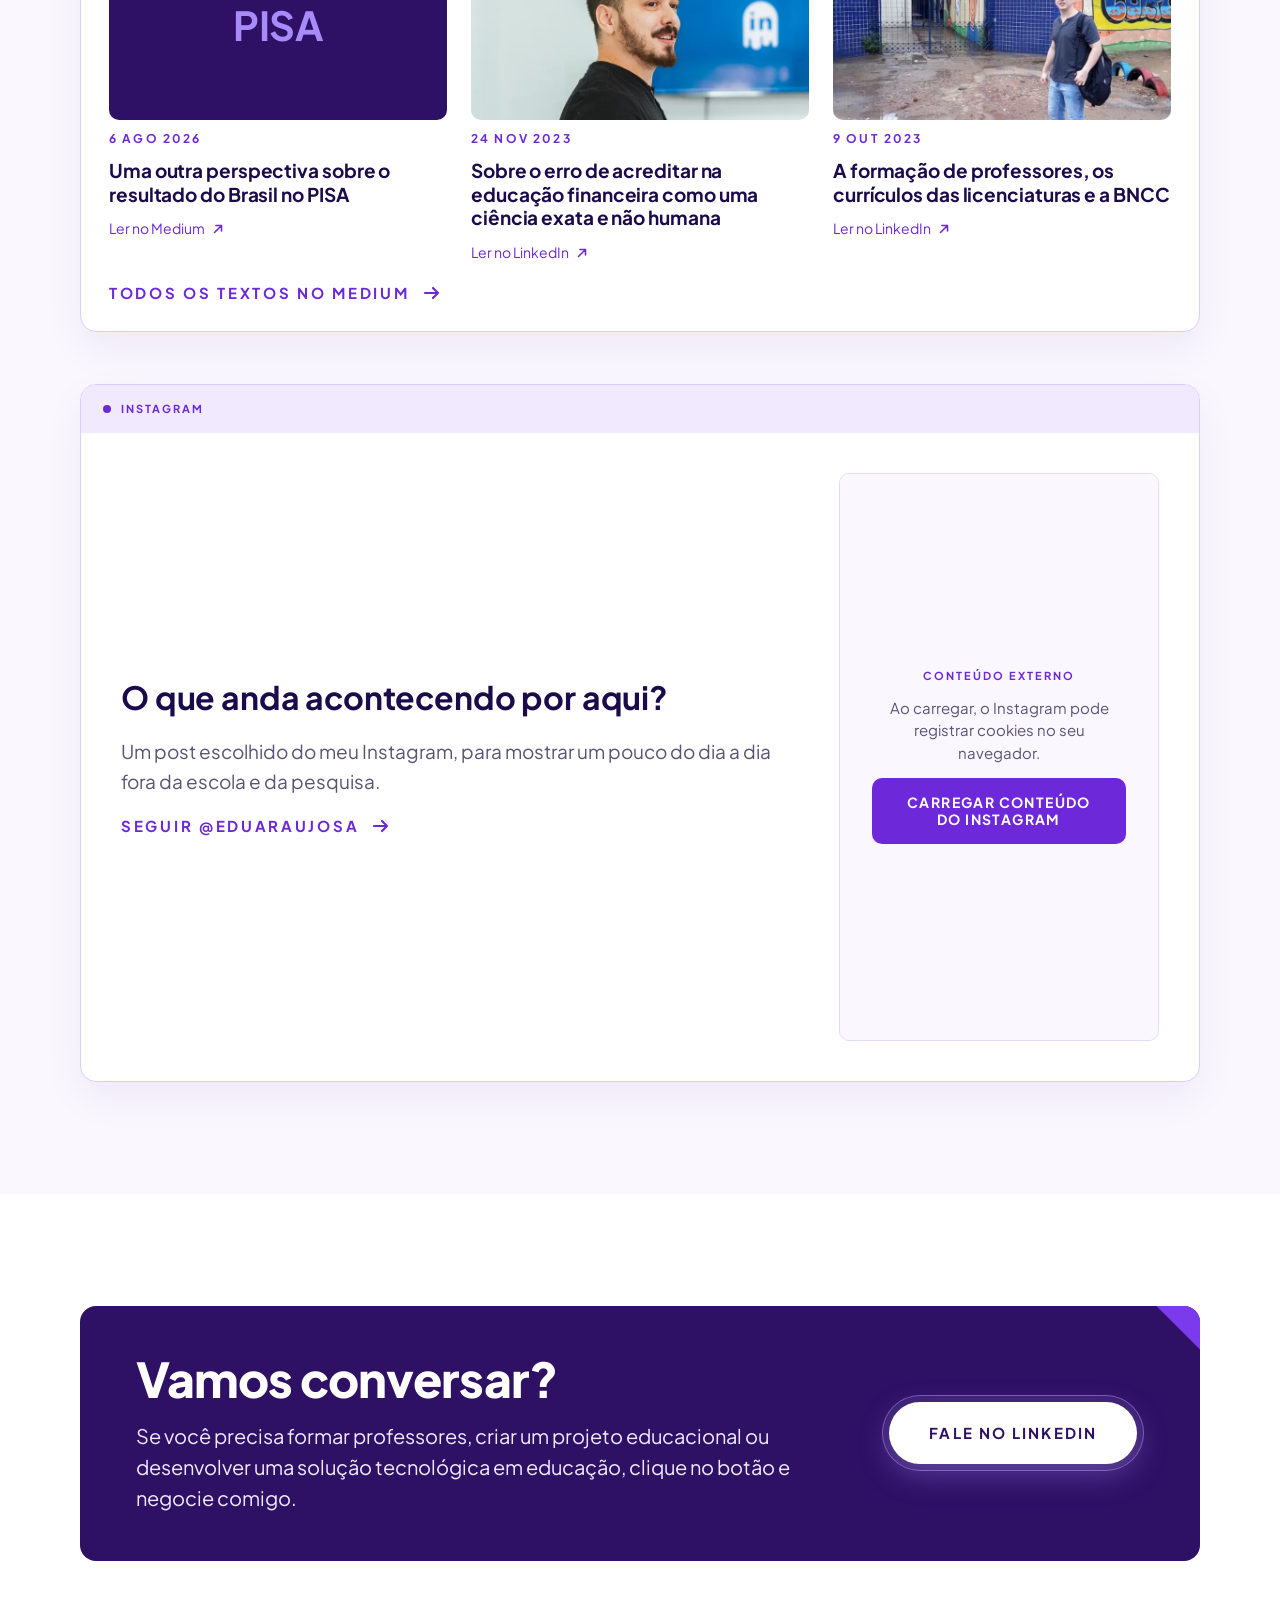
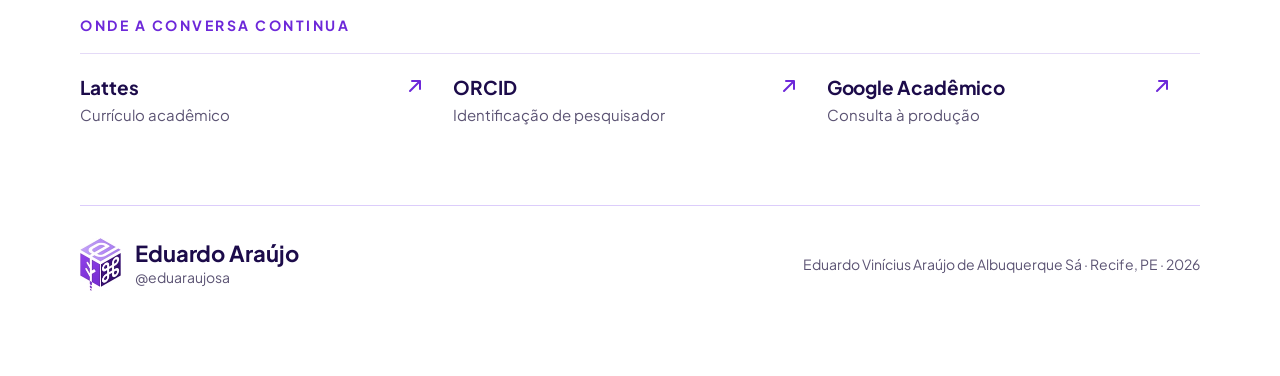
==== commit 5ebca65d: "Fotos nos artigos do LinkedIn e botão "Fale no LinkedIn" Co-Authored-By: Claude Opus 5.5 <noreply@an" ====
--- a/index.html
+++ b/index.html
@@ -31,7 +31,7 @@
   <link rel="preconnect" href="https://fonts.googleapis.com">
   <link rel="preconnect" href="https://fonts.gstatic.com" crossorigin>
   <link rel="stylesheet" href="https://fonts.googleapis.com/css2?family=Plus+Jakarta+Sans:ital,wght@0,400;0,500;0,700;0,800;1,700&amp;display=swap">
-  <link rel="stylesheet" href="css/estilo.css?v=3.4">
+  <link rel="stylesheet" href="css/estilo.css?v=3.5">
 
   <script>document.documentElement.classList.add('js');</script>
   <script src="js/site.js?v=3.4" defer></script>
@@ -409,13 +409,19 @@
                   </li>
                   <!-- Artigos do LinkedIn: fixos, sempre depois dos textos do Medium. -->
                   <li class="post post--fixo">
-                    <div class="post__mini post__mini--iniciais" aria-hidden="true">FINANÇAS</div>
+                    <picture>
+                      <source type="image/webp" srcset="img/texto-educacao-financeira.webp">
+                      <img class="post__mini" src="img/texto-educacao-financeira.jpg" width="720" height="405" alt="" loading="lazy" decoding="async">
+                    </picture>
                     <p class="post__data"><time datetime="2023-11-24">24 nov 2023</time></p>
                     <h4 class="post__titulo">Sobre o erro de acreditar na educação financeira como uma ciência exata e não humana</h4>
                     <a class="post__link" href="https://www.linkedin.com/pulse/sobre-o-erro-de-acreditar-na-educa%C3%A7%C3%A3o-financeira-como-eduardo-ara%C3%BAjo-ruhaf/" target="_blank" rel="noopener noreferrer">Ler no LinkedIn<span class="sr">: Sobre o erro de acreditar na educação financeira como uma ciência exata e não humana (abre em nova aba)</span><svg class="ico ico-abre ico-abre--p" width="14" height="14" aria-hidden="true" focusable="false"><use href="#i-abre"/></svg></a>
                   </li>
                   <li class="post post--fixo">
-                    <div class="post__mini post__mini--iniciais" aria-hidden="true">BNCC</div>
+                    <picture>
+                      <source type="image/webp" srcset="img/texto-formacao-professores.webp">
+                      <img class="post__mini" src="img/texto-formacao-professores.jpg" width="720" height="405" alt="" loading="lazy" decoding="async">
+                    </picture>
                     <p class="post__data"><time datetime="2023-10-09">9 out 2023</time></p>
                     <h4 class="post__titulo">A formação de professores, os currículos das licenciaturas e a BNCC</h4>
                     <a class="post__link" href="https://www.linkedin.com/pulse/forma%C3%A7%C3%A3o-de-professores-os-curr%C3%ADculos-das-e-bncc-eduardo-ara%C3%BAjo/" target="_blank" rel="noopener noreferrer">Ler no LinkedIn<span class="sr">: A formação de professores, os currículos das licenciaturas e a BNCC (abre em nova aba)</span><svg class="ico ico-abre ico-abre--p" width="14" height="14" aria-hidden="true" focusable="false"><use href="#i-abre"/></svg></a>
@@ -459,7 +465,7 @@
           </div>
           <div class="convite__acao">
             <span class="halo">
-              <a class="botao-convite" href="https://www.linkedin.com/in/eduaraujosa/" target="_blank" rel="noopener noreferrer">Entrar em contato<span class="sr"> pelo LinkedIn (abre em nova aba)</span></a>
+              <a class="botao-convite" href="https://www.linkedin.com/in/eduaraujosa/" target="_blank" rel="noopener noreferrer">Fale no LinkedIn<span class="sr"> (abre em nova aba)</span></a>
             </span>
           </div>
         </div>
--- a/css/estilo.css
+++ b/css/estilo.css
@@ -997,6 +997,7 @@
   object-fit: cover;
   background: var(--lavanda-100);
 }
+.post > picture { display: block; width: 100%; }
 .post__mini--iniciais {
   display: flex;
   align-items: center;
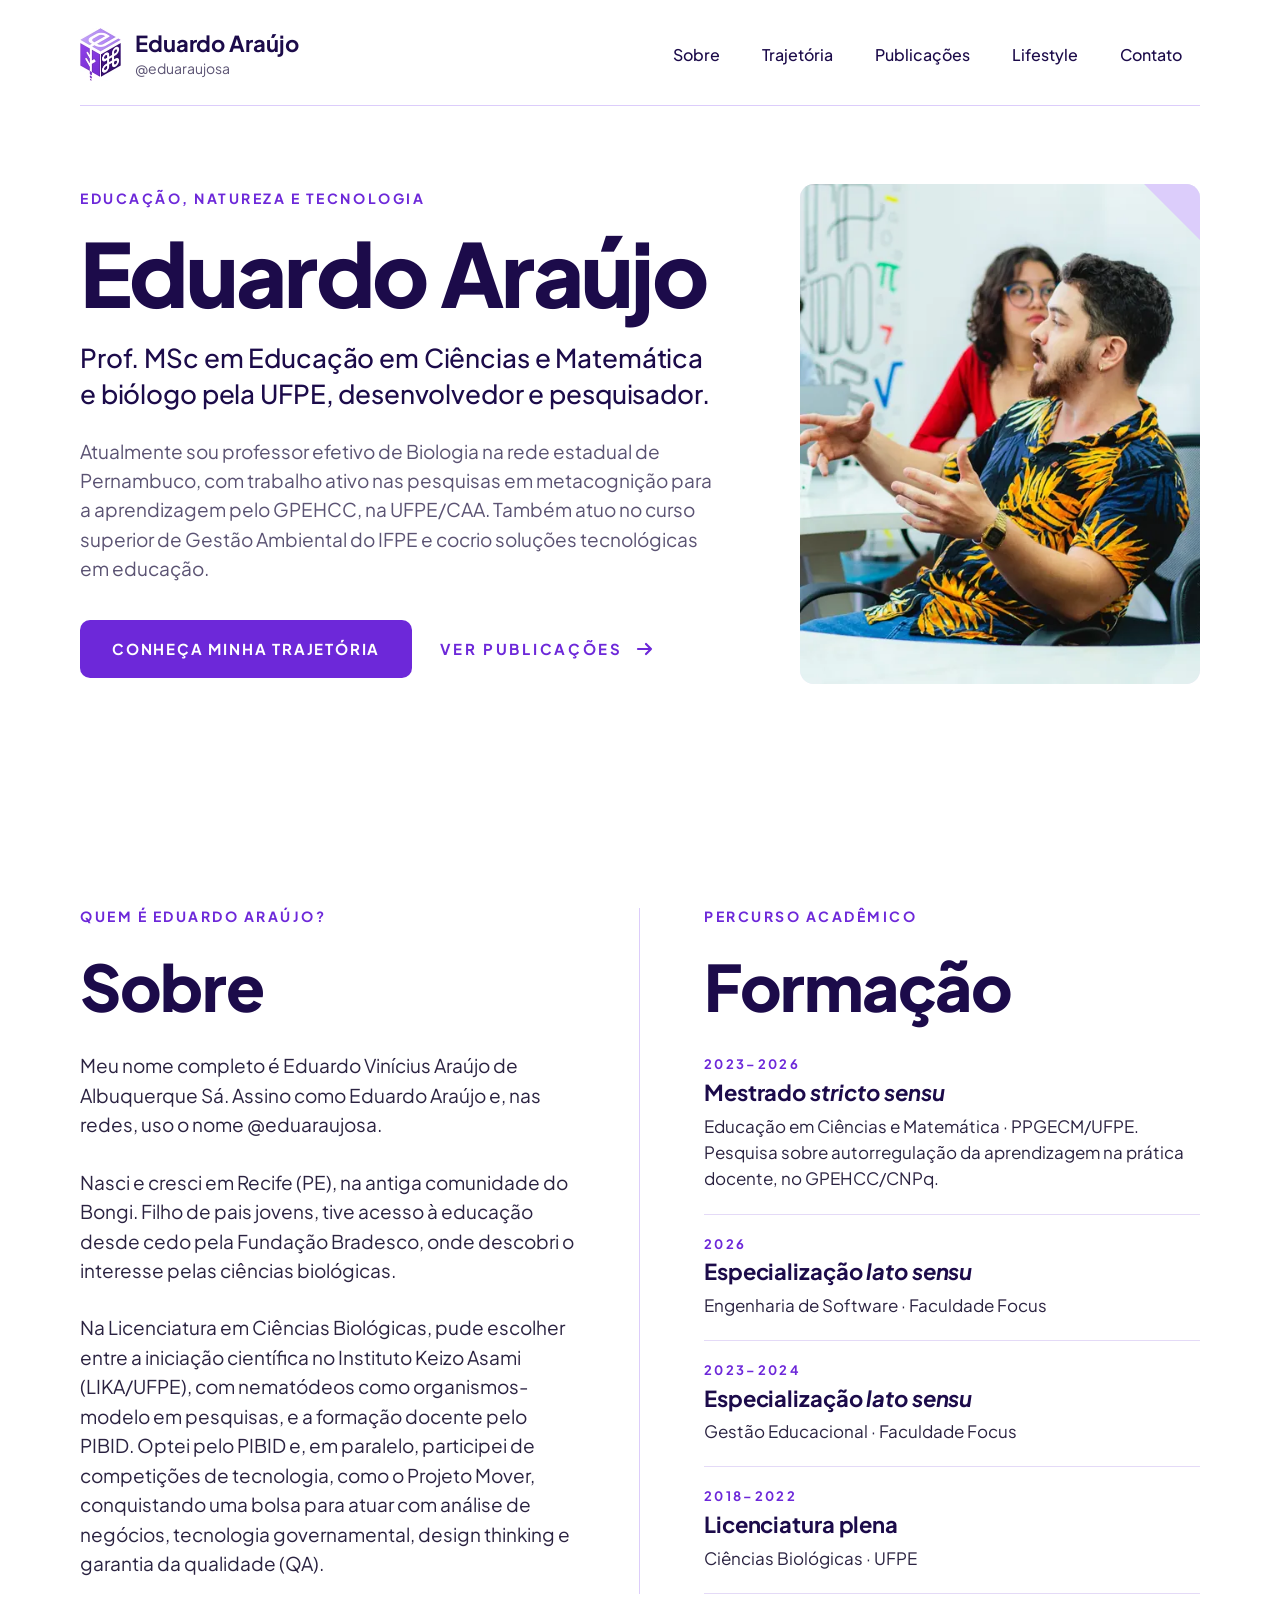
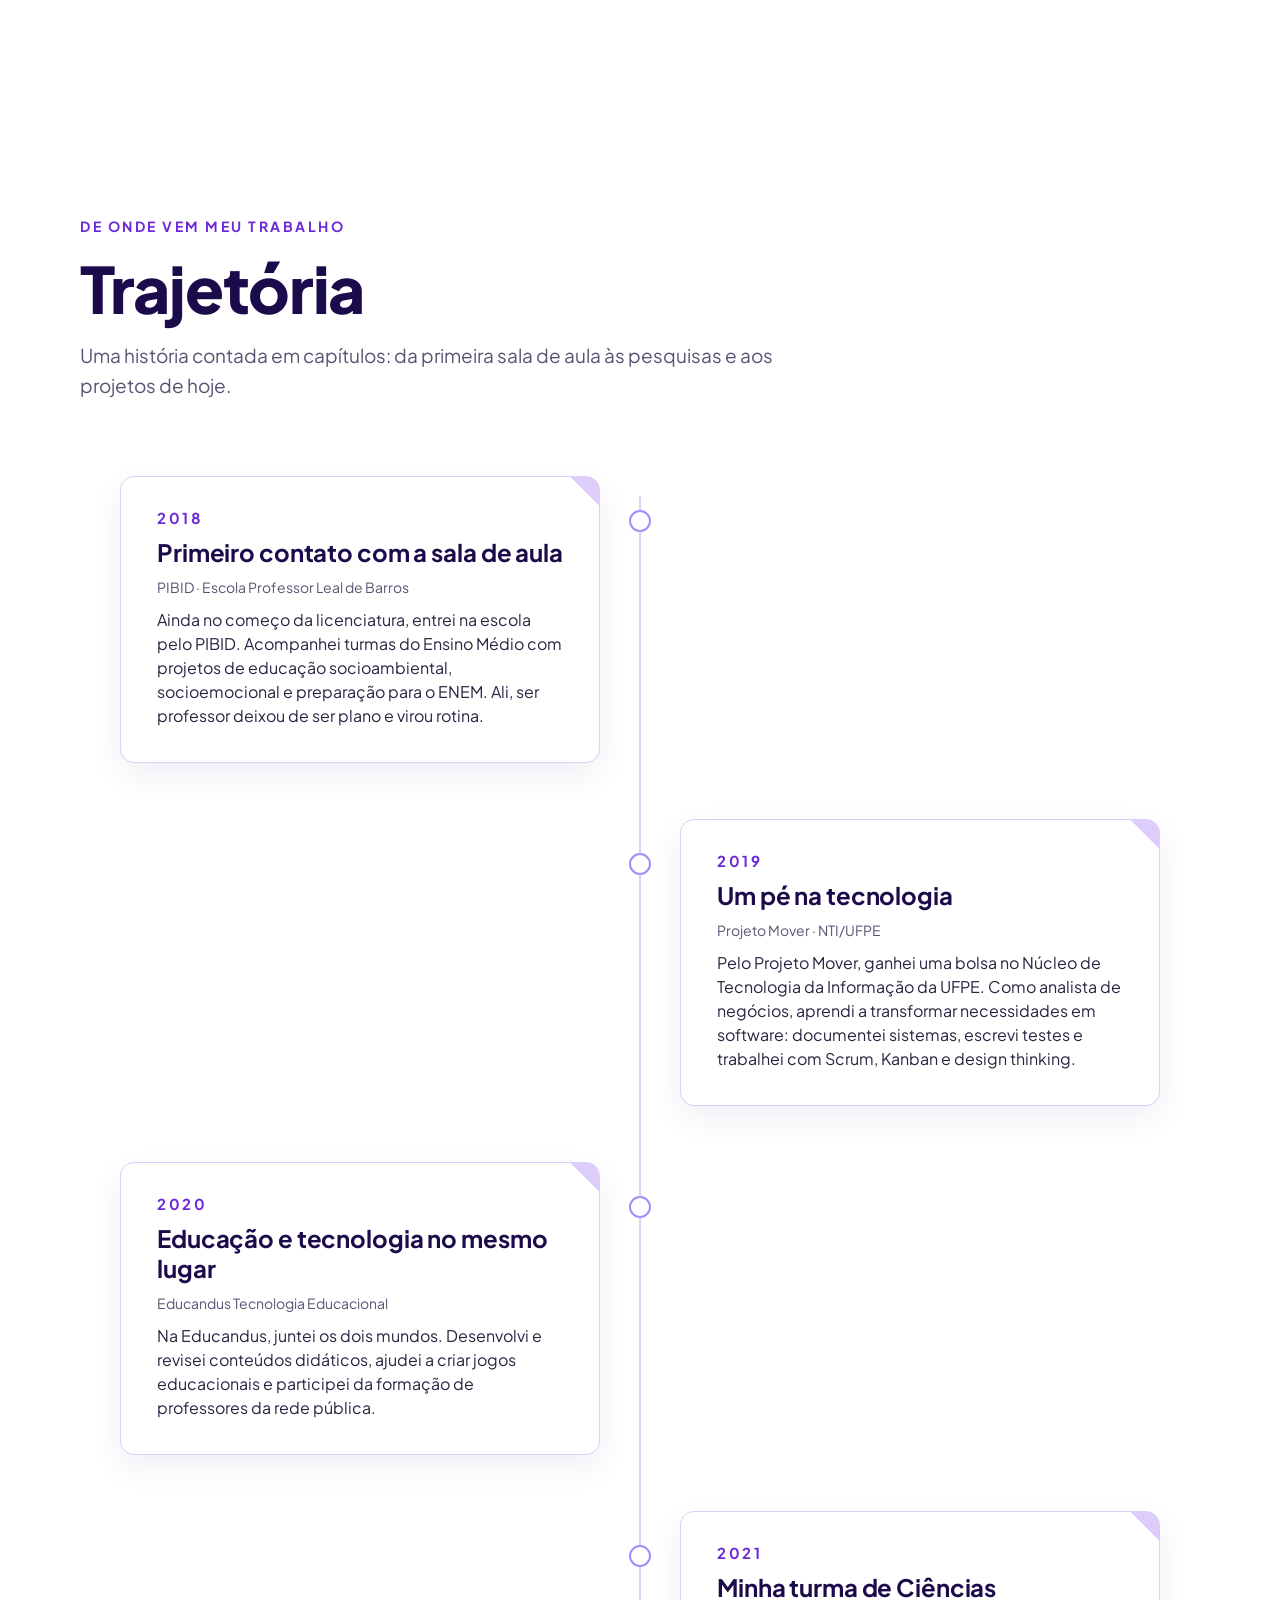
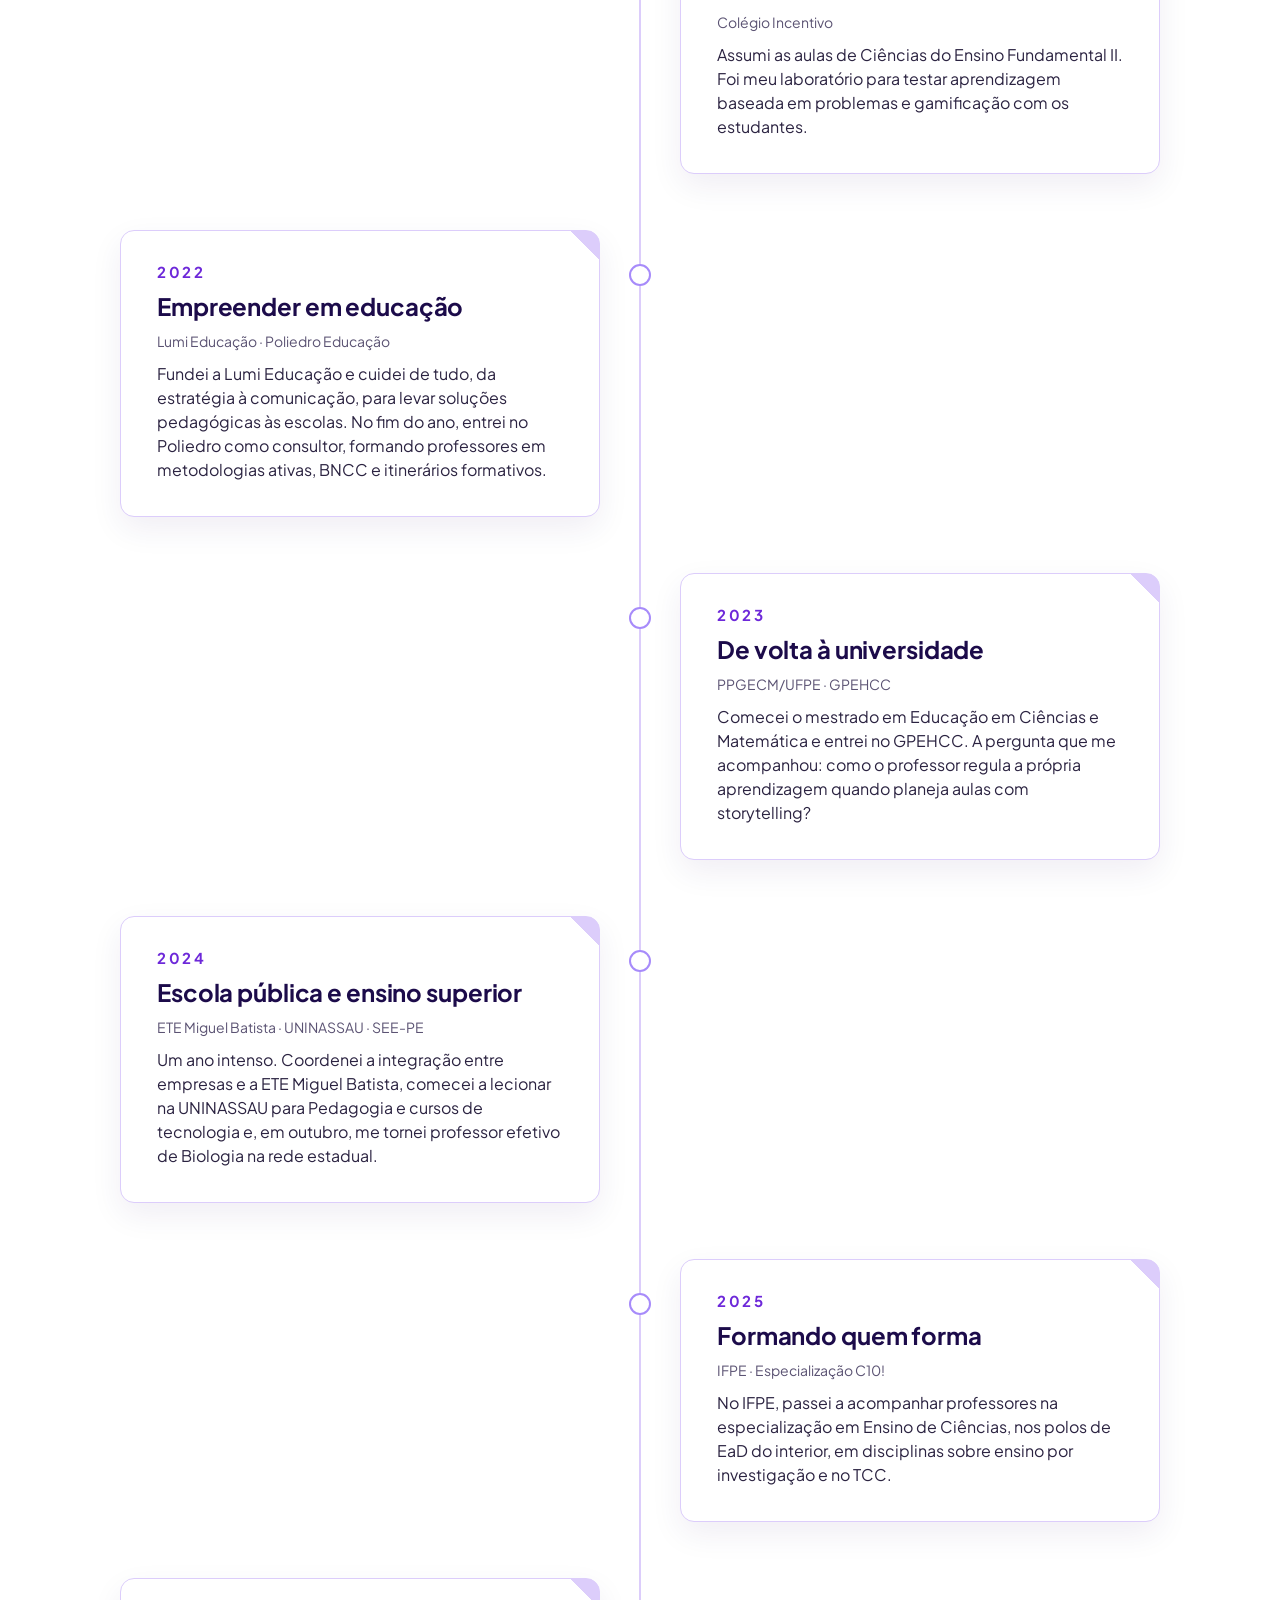
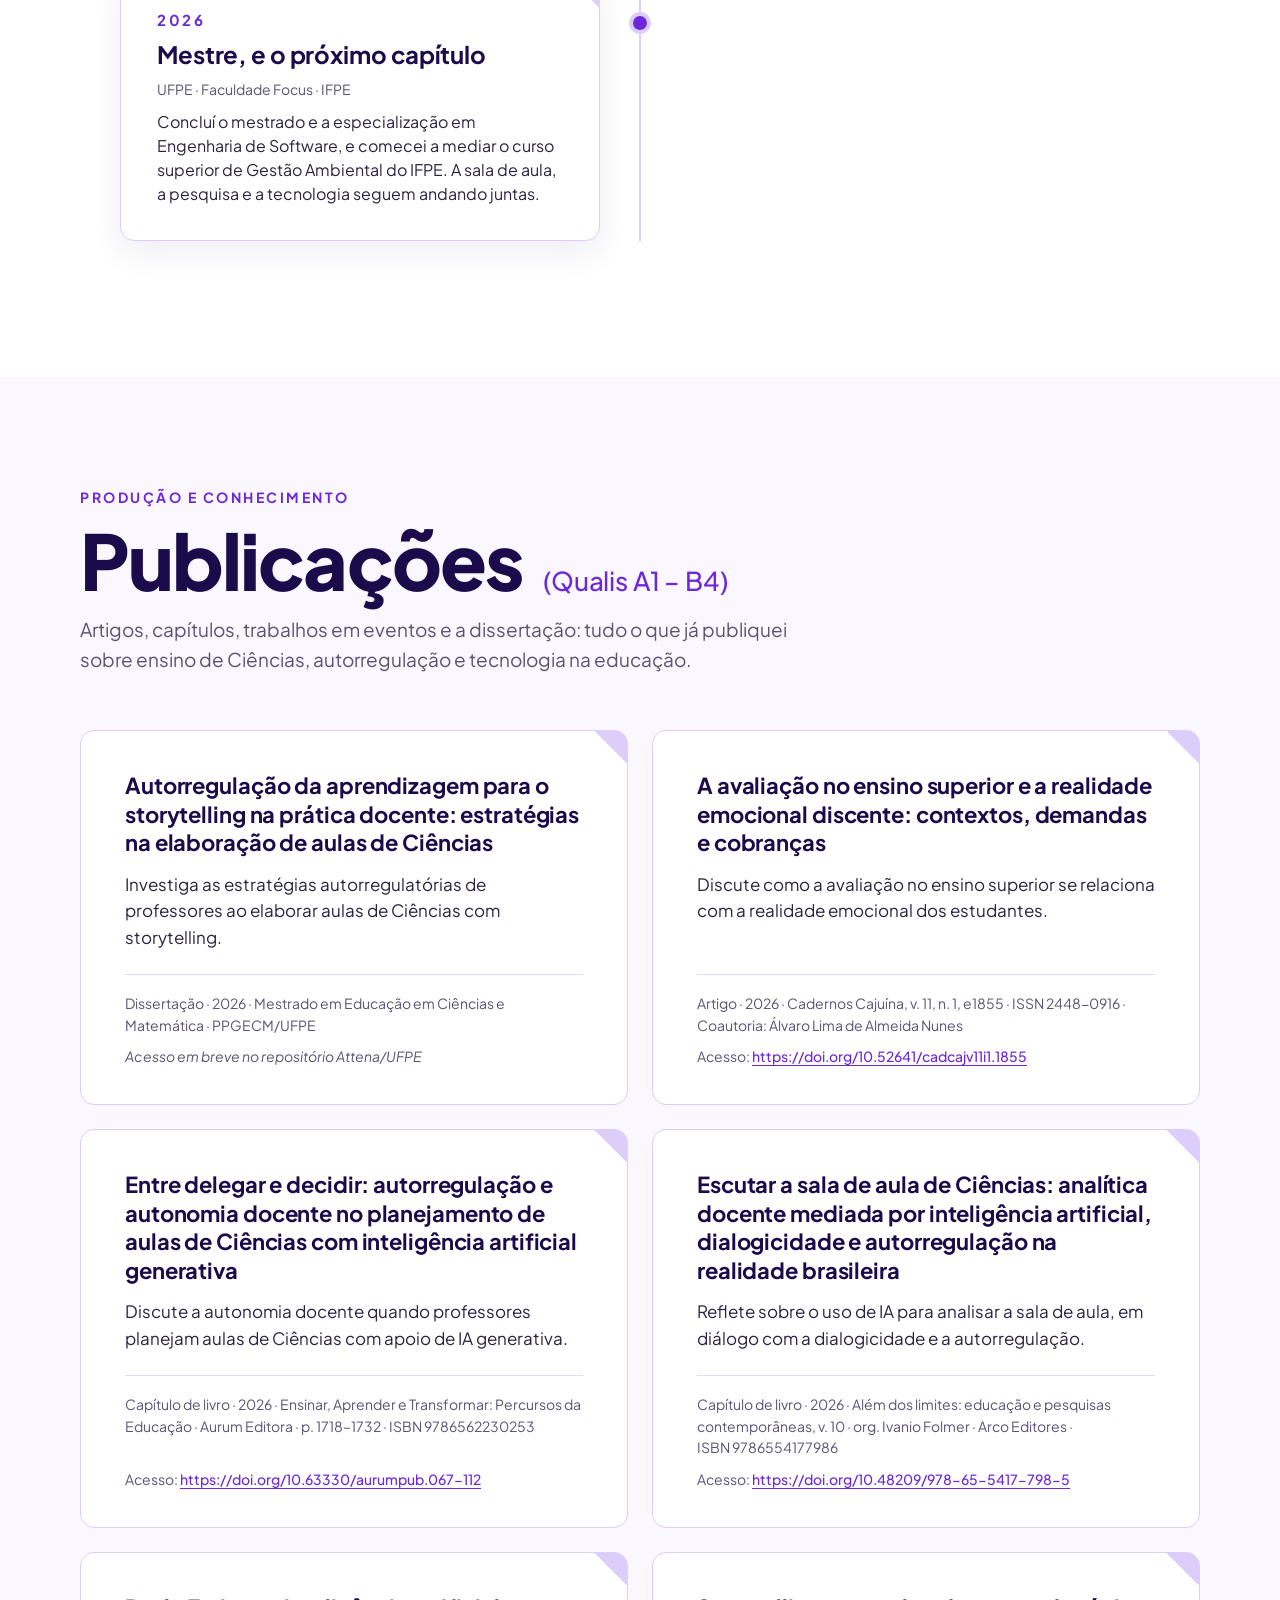
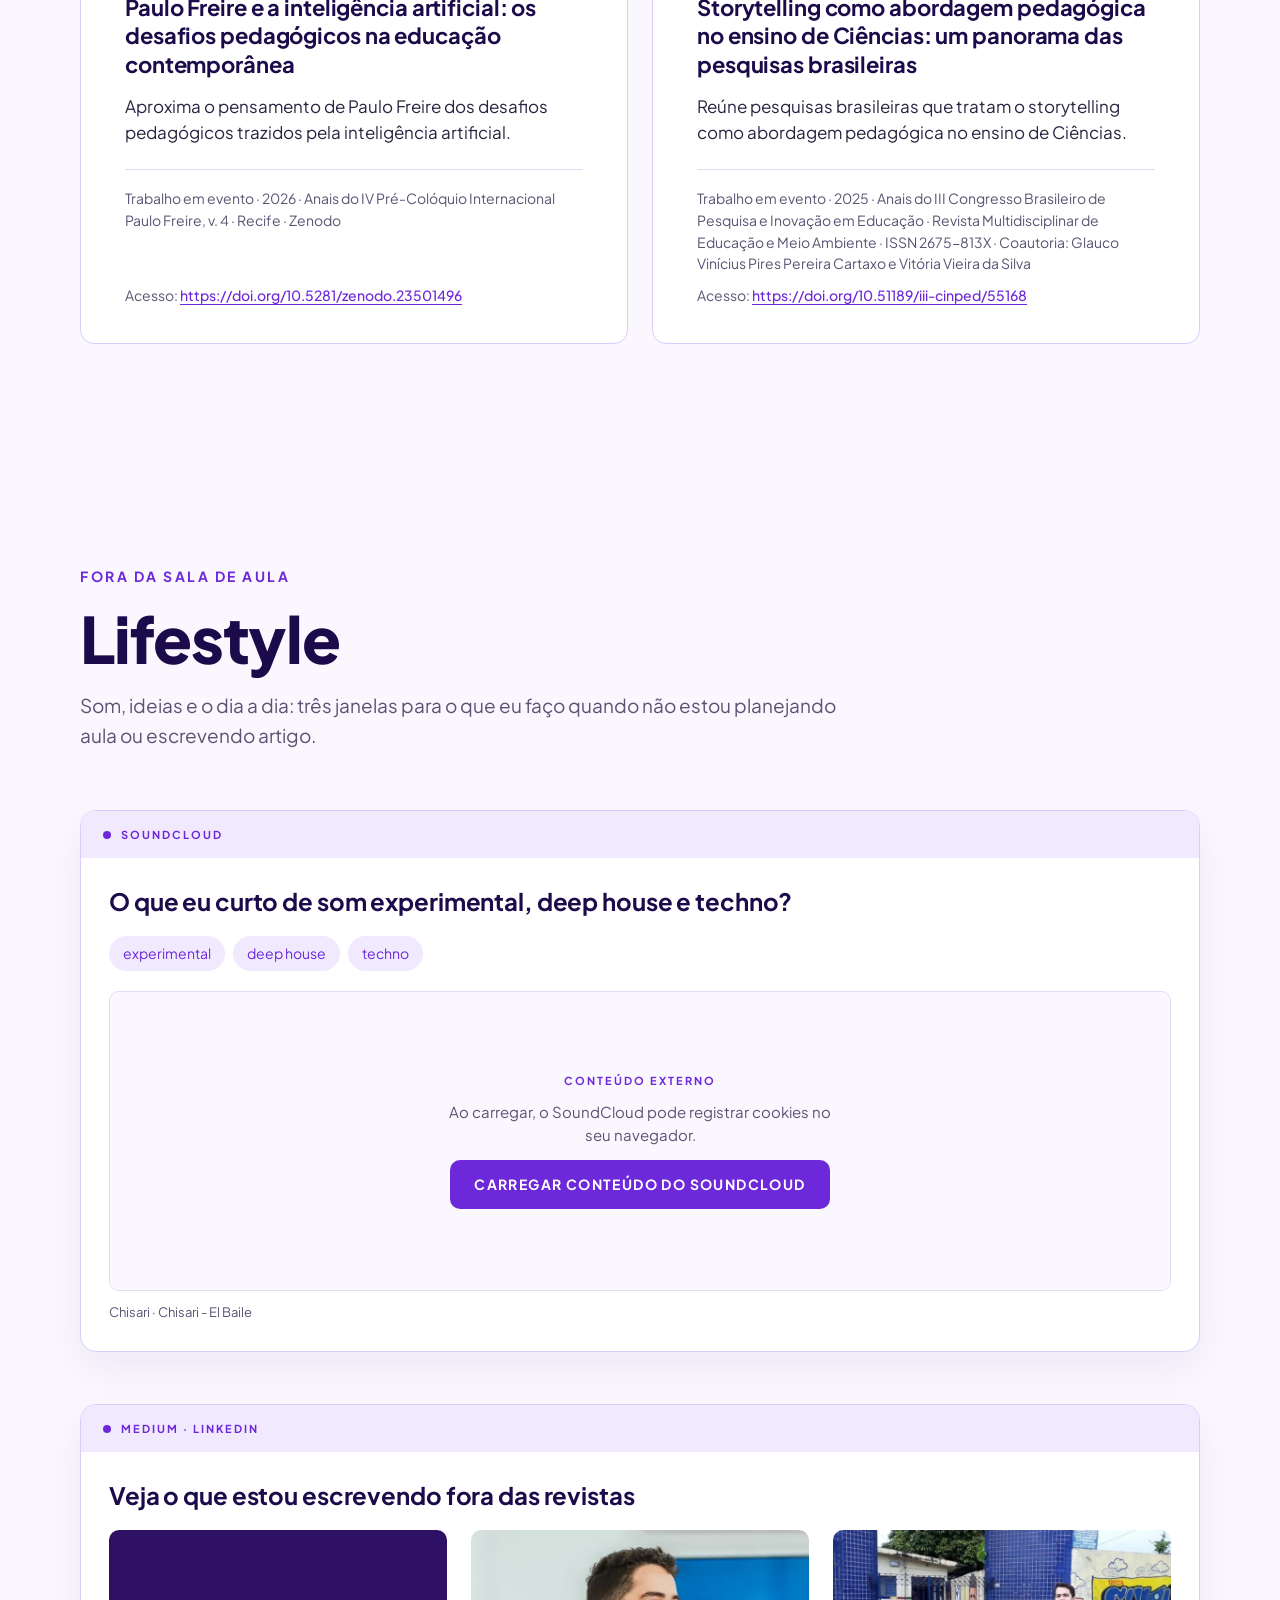
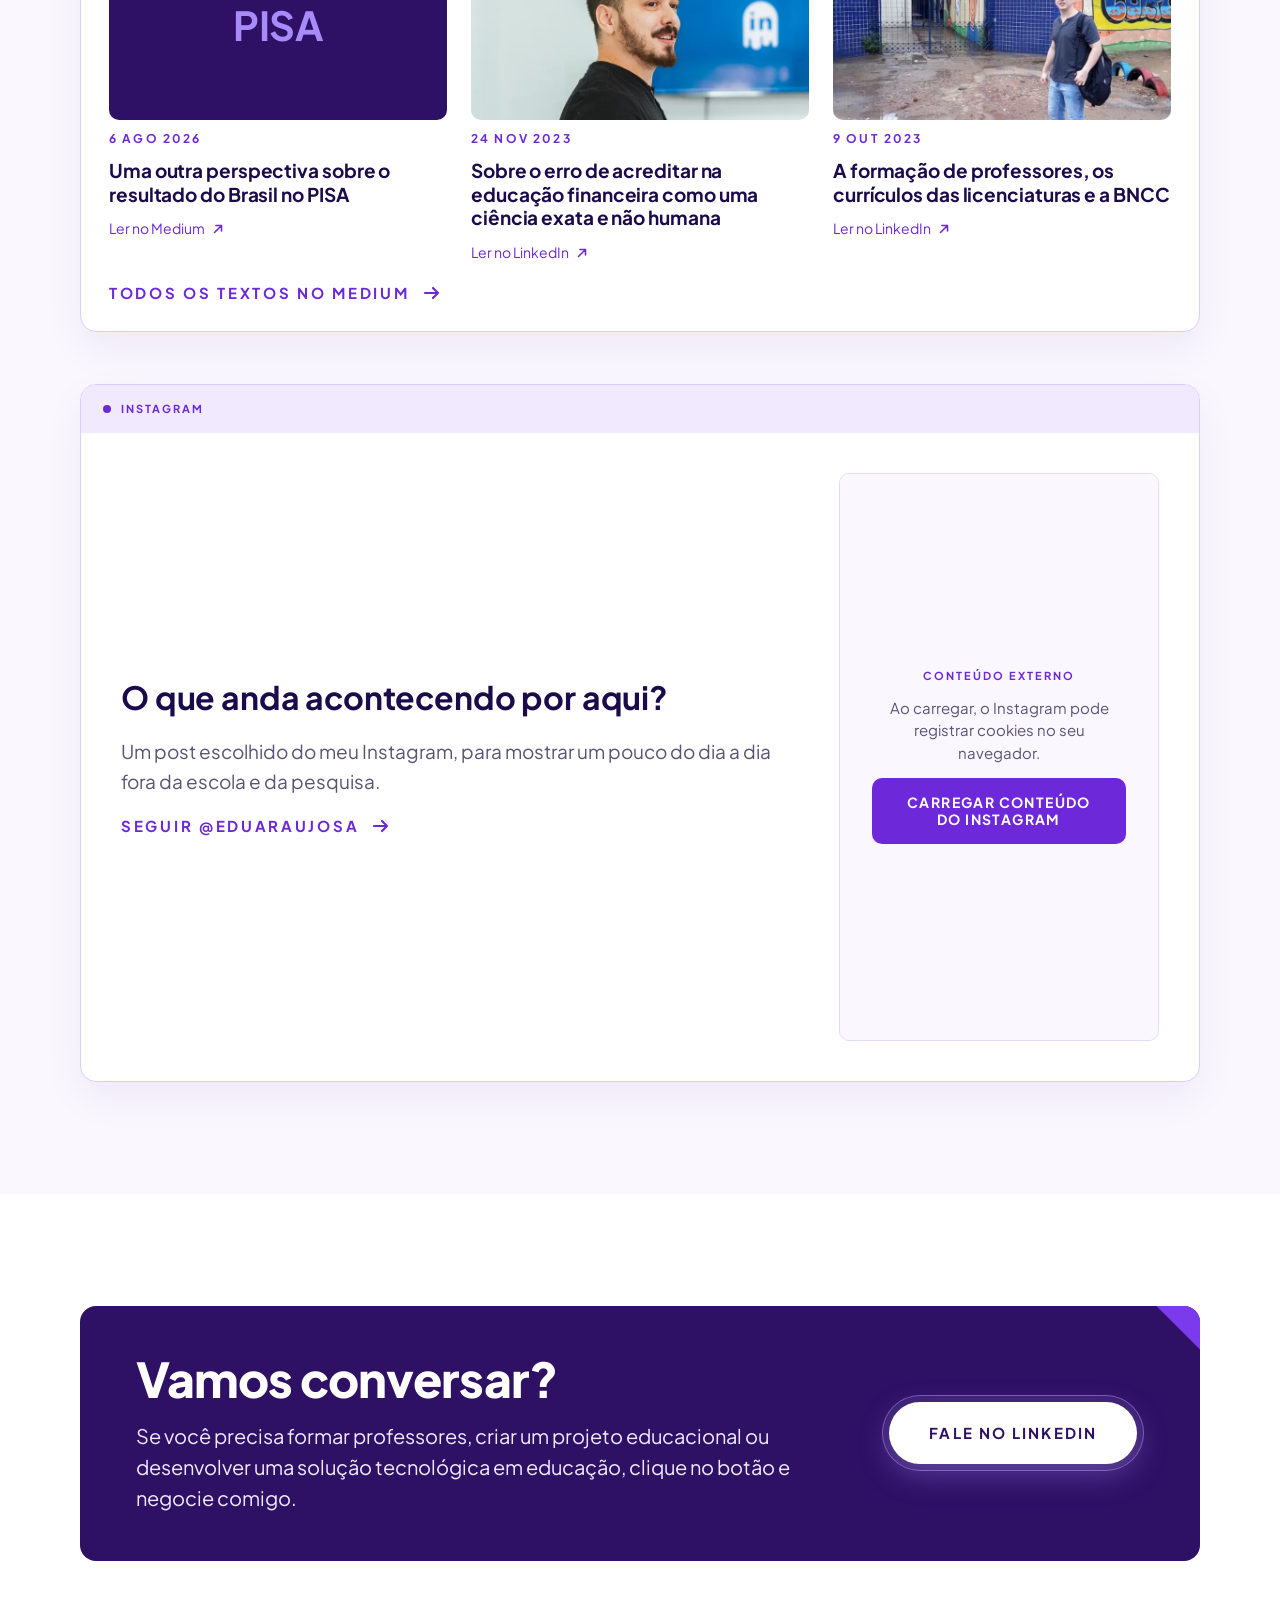
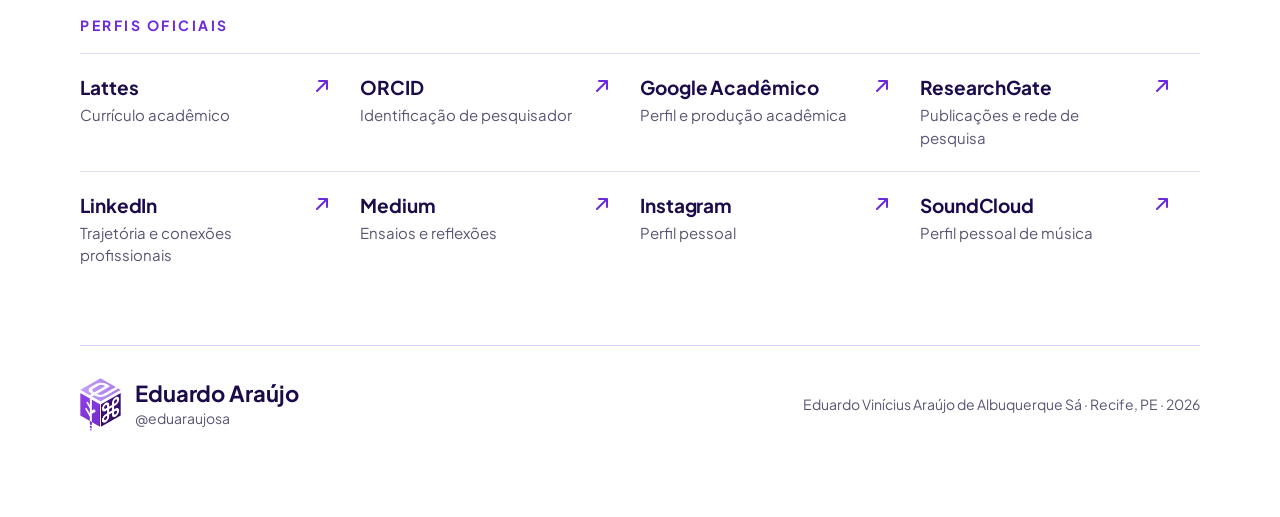
==== commit b868a180: "SEO de identidade: nome completo, perfis oficiais e JSON-LD em @graph - Título e descrição com o nom" ====
--- a/index.html
+++ b/index.html
@@ -3,8 +3,8 @@
 <head>
   <meta charset="utf-8">
   <meta name="viewport" content="width=device-width, initial-scale=1, viewport-fit=cover">
-  <title>Eduardo Araújo - Educação, natureza e tecnologia</title>
-  <meta name="description" content="Professor Efetivo na SEE-PE, Biólogo, Mestre em Educação em Ciências e Matemática pela UFPE/CAA com publicações recorrentes. Desenvolvedor de soluções tecnológicas e consultor em educação básica na rede pública e privada">
+  <title>Eduardo Araújo (eduaraujosa) · Educação, natureza e tecnologia</title>
+  <meta name="description" content="Eduardo Vinícius Araújo de Albuquerque Sá (Eduardo Araújo) é professor efetivo de Biologia na rede estadual de Pernambuco, mestre em Educação em Ciências e Matemática pela UFPE e pesquisador em autorregulação da aprendizagem e tecnologia educacional.">
   <link rel="canonical" href="https://eduaraujosa.com.br/">
   <meta name="theme-color" content="#FFFFFF">
 
@@ -12,15 +12,15 @@
   <meta property="og:locale" content="pt_BR">
   <meta property="og:site_name" content="eduaraujosa.com.br">
   <meta property="og:url" content="https://eduaraujosa.com.br/">
-  <meta property="og:title" content="Eduardo Araújo - Educação, natureza e tecnologia">
-  <meta property="og:description" content="Professor Efetivo na SEE-PE, Biólogo, Mestre em Educação em Ciências e Matemática pela UFPE/CAA com publicações recorrentes. Desenvolvedor de soluções tecnológicas e consultor em educação básica na rede pública e privada">
+  <meta property="og:title" content="Eduardo Araújo (eduaraujosa) · Educação, natureza e tecnologia">
+  <meta property="og:description" content="Eduardo Vinícius Araújo de Albuquerque Sá (Eduardo Araújo) é professor efetivo de Biologia na rede estadual de Pernambuco, mestre em Educação em Ciências e Matemática pela UFPE e pesquisador em autorregulação da aprendizagem e tecnologia educacional.">
   <meta property="og:image" content="https://eduaraujosa.com.br/img/eduardo-retrato.jpg">
   <meta property="og:image:width" content="900">
   <meta property="og:image:height" content="998">
   <meta property="og:image:alt" content="Eduardo Araújo falando diante de um quadro branco, em uma formação.">
   <meta name="twitter:card" content="summary_large_image">
-  <meta name="twitter:title" content="Eduardo Araújo - Educação, natureza e tecnologia">
-  <meta name="twitter:description" content="Professor Efetivo na SEE-PE, Biólogo, Mestre em Educação em Ciências e Matemática pela UFPE/CAA com publicações recorrentes. Desenvolvedor de soluções tecnológicas e consultor em educação básica na rede pública e privada">
+  <meta name="twitter:title" content="Eduardo Araújo (eduaraujosa) · Educação, natureza e tecnologia">
+  <meta name="twitter:description" content="Eduardo Vinícius Araújo de Albuquerque Sá (Eduardo Araújo) é professor efetivo de Biologia na rede estadual de Pernambuco, mestre em Educação em Ciências e Matemática pela UFPE e pesquisador em autorregulação da aprendizagem e tecnologia educacional.">
   <meta name="twitter:image" content="https://eduaraujosa.com.br/img/eduardo-retrato.jpg">
 
   <link rel="icon" href="/favicon.ico" sizes="48x48">
@@ -31,7 +31,7 @@
   <link rel="preconnect" href="https://fonts.googleapis.com">
   <link rel="preconnect" href="https://fonts.gstatic.com" crossorigin>
   <link rel="stylesheet" href="https://fonts.googleapis.com/css2?family=Plus+Jakarta+Sans:ital,wght@0,400;0,500;0,700;0,800;1,700&amp;display=swap">
-  <link rel="stylesheet" href="css/estilo.css?v=3.5">
+  <link rel="stylesheet" href="css/estilo.css?v=3.6">
 
   <script>document.documentElement.classList.add('js');</script>
   <script src="js/site.js?v=3.4" defer></script>
@@ -39,51 +39,69 @@
   <script type="application/ld+json">
   {
     "@context": "https://schema.org",
-    "@type": "WebSite",
-    "name": "eduaraujosa.com.br",
-    "alternateName": ["eduaraujosa", "Eduardo Araújo"],
-    "url": "https://eduaraujosa.com.br/",
-    "inLanguage": "pt-BR"
-  }
-  </script>
-  <script type="application/ld+json">
-  {
-    "@context": "https://schema.org",
-    "@type": "ProfilePage",
-    "url": "https://eduaraujosa.com.br/",
-    "inLanguage": "pt-BR",
-    "mainEntity": {
-      "@type": "Person",
-      "name": "Eduardo Araújo",
-      "alternateName": ["Eduardo Vinícius Araújo de Albuquerque Sá", "eduaraujosa"],
-      "url": "https://eduaraujosa.com.br/",
-      "image": "https://eduaraujosa.com.br/img/eduardo-retrato.jpg",
-      "jobTitle": "Professor de Biologia e pesquisador em Educação em Ciências",
-      "description": "Professor Efetivo na SEE-PE, Biólogo, Mestre em Educação em Ciências e Matemática pela UFPE/CAA com publicações recorrentes. Desenvolvedor de soluções tecnológicas e consultor em educação básica na rede pública e privada",
-      "alumniOf": [
-        { "@type": "CollegeOrUniversity", "name": "Universidade Federal de Pernambuco", "alternateName": "UFPE" },
-        { "@type": "CollegeOrUniversity", "name": "Faculdade Focus" }
-      ],
-      "memberOf": { "@type": "Organization", "name": "GPEHCC/CNPq" },
-      "knowsAbout": [
-        "Ensino de Ciências",
-        "Biologia",
-        "Formação de professores",
-        "Autorregulação da aprendizagem",
-        "Metacognição",
-        "Storytelling na educação",
-        "Tecnologia educacional",
-        "Inteligência artificial na educação"
-      ],
-      "sameAs": [
-        "https://www.linkedin.com/in/eduaraujosa/",
-        "https://www.instagram.com/eduaraujosa",
-        "https://eduaraujosa.medium.com/",
-        "https://lattes.cnpq.br/7759686437947941",
-        "https://orcid.org/0000-0002-3794-1926",
-        "https://scholar.google.com/citations?user=Gs2jzSQAAAAJ&hl=pt-BR"
-      ]
-    }
+    "@graph": [
+      {
+        "@type": "WebSite",
+        "@id": "https://eduaraujosa.com.br/#website",
+        "name": "eduaraujosa.com.br",
+        "alternateName": ["eduaraujosa", "Eduardo Araújo"],
+        "url": "https://eduaraujosa.com.br/",
+        "inLanguage": "pt-BR",
+        "publisher": { "@id": "https://eduaraujosa.com.br/#person" },
+        "about": { "@id": "https://eduaraujosa.com.br/#person" }
+      },
+      {
+        "@type": "ProfilePage",
+        "@id": "https://eduaraujosa.com.br/#profilepage",
+        "url": "https://eduaraujosa.com.br/",
+        "name": "Eduardo Araújo (eduaraujosa) · Educação, natureza e tecnologia",
+        "inLanguage": "pt-BR",
+        "isPartOf": { "@id": "https://eduaraujosa.com.br/#website" },
+        "mainEntity": { "@id": "https://eduaraujosa.com.br/#person" }
+      },
+      {
+        "@type": "Person",
+        "@id": "https://eduaraujosa.com.br/#person",
+        "name": "Eduardo Vinícius Araújo de Albuquerque Sá",
+        "givenName": "Eduardo Vinícius",
+        "familyName": "Araújo de Albuquerque Sá",
+        "alternateName": ["Eduardo Araújo", "Eduardo Araújo Sá", "Eduardo Vinícius Araújo", "eduaraujosa"],
+        "url": "https://eduaraujosa.com.br/",
+        "mainEntityOfPage": { "@id": "https://eduaraujosa.com.br/#profilepage" },
+        "image": "https://eduaraujosa.com.br/img/eduardo-retrato.jpg",
+        "jobTitle": "Professor de Biologia e pesquisador em Educação em Ciências",
+        "description": "Eduardo Vinícius Araújo de Albuquerque Sá (Eduardo Araújo) é professor efetivo de Biologia na rede estadual de Pernambuco, mestre em Educação em Ciências e Matemática pela UFPE e pesquisador em autorregulação da aprendizagem e tecnologia educacional.",
+        "identifier": [
+          { "@type": "PropertyValue", "propertyID": "ORCID", "value": "0000-0002-3794-1926" },
+          { "@type": "PropertyValue", "propertyID": "Lattes", "value": "7759686437947941" }
+        ],
+        "alumniOf": [
+          { "@type": "CollegeOrUniversity", "name": "Universidade Federal de Pernambuco", "alternateName": "UFPE" },
+          { "@type": "CollegeOrUniversity", "name": "Faculdade Focus" }
+        ],
+        "memberOf": { "@type": "Organization", "name": "GPEHCC/CNPq" },
+        "knowsAbout": [
+          "Ensino de Ciências",
+          "Biologia",
+          "Formação de professores",
+          "Autorregulação da aprendizagem",
+          "Metacognição",
+          "Storytelling na educação",
+          "Tecnologia educacional",
+          "Inteligência artificial na educação"
+        ],
+        "sameAs": [
+          "https://www.linkedin.com/in/eduaraujosa/",
+          "https://orcid.org/0000-0002-3794-1926",
+          "https://www.researchgate.net/profile/Eduardo-Sa-7",
+          "https://scholar.google.com/citations?user=Gs2jzSQAAAAJ&hl=en",
+          "https://www.instagram.com/eduaraujosa",
+          "https://soundcloud.com/eduaraujosa",
+          "https://lattes.cnpq.br/7759686437947941",
+          "https://eduaraujosa.medium.com/"
+        ]
+      }
+    ]
   }
   </script>
 </head>
@@ -157,6 +175,7 @@
         <div class="sobre__coluna sobre__coluna--sobre">
           <p class="eyebrow">Quem é Eduardo Araújo?</p>
           <h2 class="h2" id="sobre-titulo">Sobre</h2>
+          <p class="sobre__paragrafo">Meu nome completo é Eduardo Vinícius Araújo de Albuquerque Sá. Assino como Eduardo Araújo e, nas redes, uso o nome @eduaraujosa.</p>
           <p class="sobre__paragrafo">Nasci e cresci em Recife (PE), na antiga comunidade do Bongi. Filho de pais jovens, tive acesso à educação desde cedo pela Fundação Bradesco, onde descobri o interesse pelas ciências biológicas.</p>
           <p class="sobre__paragrafo">Na Licenciatura em Ciências Biológicas, pude escolher entre a iniciação científica no Instituto Keizo Asami (LIKA/UFPE), com nematódeos como organismos-modelo em pesquisas, e a formação docente pelo PIBID. Optei pelo PIBID e, em paralelo, participei de competições de tecnologia, como o Projeto Mover, conquistando uma bolsa para atuar com análise de negócios, tecnologia governamental, design thinking e garantia da qualidade (QA).</p>
         </div>
@@ -471,11 +490,16 @@
         </div>
 
         <div class="perfis">
-          <p class="eyebrow" id="perfis-titulo">Onde a conversa continua</p>
+          <h3 class="eyebrow perfis__titulo" id="perfis-titulo">Perfis oficiais</h3>
           <ul class="perfis__lista" aria-labelledby="perfis-titulo">
             <li><a class="perfil" href="https://lattes.cnpq.br/7759686437947941" target="_blank" rel="noopener noreferrer"><span class="perfil__texto"><span class="perfil__nome">Lattes</span><span class="perfil__descricao">Currículo acadêmico</span></span><span class="sr">(abre em nova aba)</span><svg class="ico ico-abre" width="20" height="20" aria-hidden="true" focusable="false"><use href="#i-abre"/></svg></a></li>
             <li><a class="perfil" href="https://orcid.org/0000-0002-3794-1926" target="_blank" rel="noopener noreferrer"><span class="perfil__texto"><span class="perfil__nome">ORCID</span><span class="perfil__descricao">Identificação de pesquisador</span></span><span class="sr">(abre em nova aba)</span><svg class="ico ico-abre" width="20" height="20" aria-hidden="true" focusable="false"><use href="#i-abre"/></svg></a></li>
-            <li><a class="perfil" href="https://scholar.google.com/citations?user=Gs2jzSQAAAAJ&amp;hl=pt-BR" target="_blank" rel="noopener noreferrer"><span class="perfil__texto"><span class="perfil__nome">Google Acadêmico</span><span class="perfil__descricao">Consulta à produção</span></span><span class="sr">(abre em nova aba)</span><svg class="ico ico-abre" width="20" height="20" aria-hidden="true" focusable="false"><use href="#i-abre"/></svg></a></li>
+            <li><a class="perfil" href="https://scholar.google.com/citations?user=Gs2jzSQAAAAJ&amp;hl=en" target="_blank" rel="noopener noreferrer"><span class="perfil__texto"><span class="perfil__nome">Google Acadêmico</span><span class="perfil__descricao">Perfil e produção acadêmica</span></span><span class="sr">(abre em nova aba)</span><svg class="ico ico-abre" width="20" height="20" aria-hidden="true" focusable="false"><use href="#i-abre"/></svg></a></li>
+            <li><a class="perfil" href="https://www.researchgate.net/profile/Eduardo-Sa-7" target="_blank" rel="noopener noreferrer"><span class="perfil__texto"><span class="perfil__nome">ResearchGate</span><span class="perfil__descricao">Publicações e rede de pesquisa</span></span><span class="sr">(abre em nova aba)</span><svg class="ico ico-abre" width="20" height="20" aria-hidden="true" focusable="false"><use href="#i-abre"/></svg></a></li>
+            <li><a class="perfil" href="https://www.linkedin.com/in/eduaraujosa/" target="_blank" rel="noopener noreferrer"><span class="perfil__texto"><span class="perfil__nome">LinkedIn</span><span class="perfil__descricao">Trajetória e conexões profissionais</span></span><span class="sr">(abre em nova aba)</span><svg class="ico ico-abre" width="20" height="20" aria-hidden="true" focusable="false"><use href="#i-abre"/></svg></a></li>
+            <li><a class="perfil" href="https://eduaraujosa.medium.com/" target="_blank" rel="noopener noreferrer"><span class="perfil__texto"><span class="perfil__nome">Medium</span><span class="perfil__descricao">Ensaios e reflexões</span></span><span class="sr">(abre em nova aba)</span><svg class="ico ico-abre" width="20" height="20" aria-hidden="true" focusable="false"><use href="#i-abre"/></svg></a></li>
+            <li><a class="perfil" href="https://www.instagram.com/eduaraujosa" target="_blank" rel="noopener noreferrer"><span class="perfil__texto"><span class="perfil__nome">Instagram</span><span class="perfil__descricao">Perfil pessoal</span></span><span class="sr">(abre em nova aba)</span><svg class="ico ico-abre" width="20" height="20" aria-hidden="true" focusable="false"><use href="#i-abre"/></svg></a></li>
+            <li><a class="perfil" href="https://soundcloud.com/eduaraujosa" target="_blank" rel="noopener noreferrer"><span class="perfil__texto"><span class="perfil__nome">SoundCloud</span><span class="perfil__descricao">Perfil pessoal de música</span></span><span class="sr">(abre em nova aba)</span><svg class="ico ico-abre" width="20" height="20" aria-hidden="true" focusable="false"><use href="#i-abre"/></svg></a></li>
           </ul>
         </div>
       </div>
--- a/css/estilo.css
+++ b/css/estilo.css
@@ -1147,9 +1147,13 @@
   gap: 20px;
   margin-top: 56px;
 }
+.perfis__titulo { margin: 0; }
 .perfis__lista {
   display: grid;
-  grid-template-columns: repeat(3, minmax(0, 1fr));
+  grid-template-columns: repeat(4, minmax(0, 1fr));
+}
+@media (max-width: 1023px) {
+  .perfis__lista { grid-template-columns: repeat(2, minmax(0, 1fr)); }
 }
 .perfil {
   display: flex;
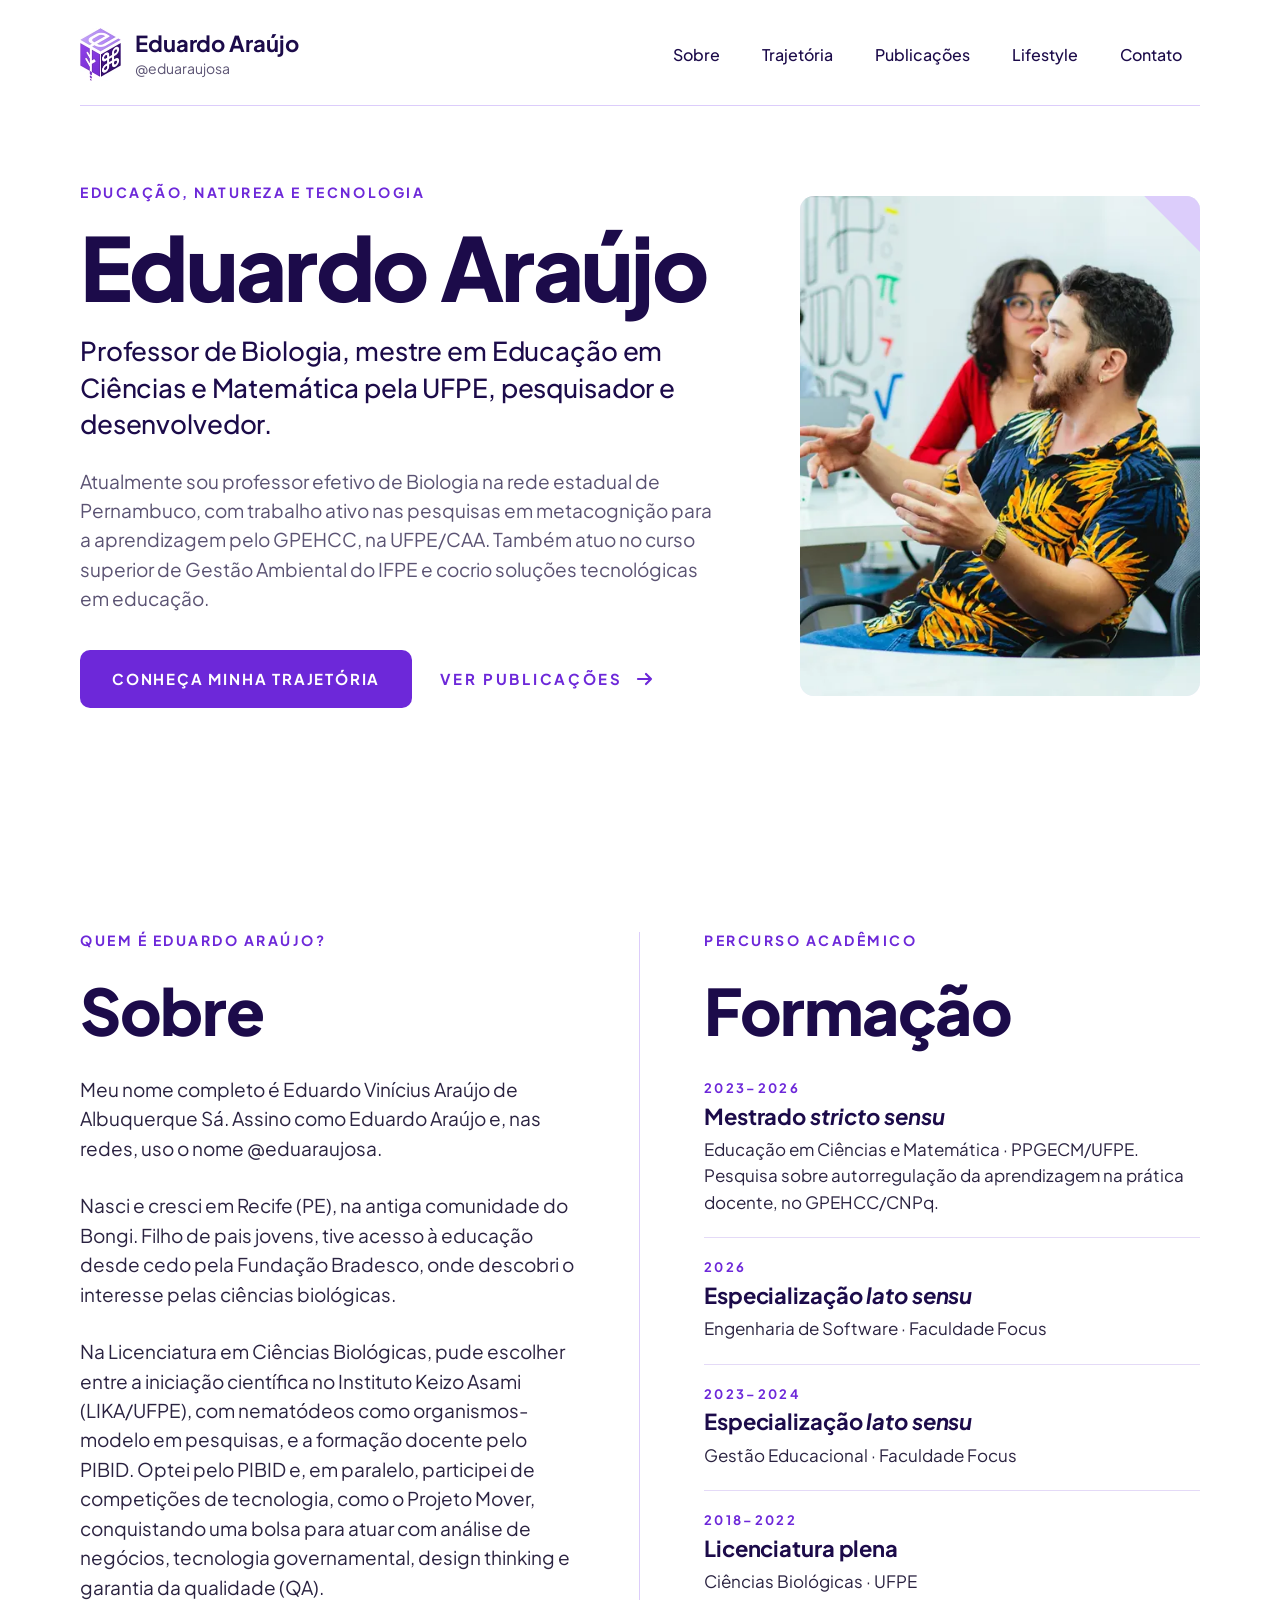
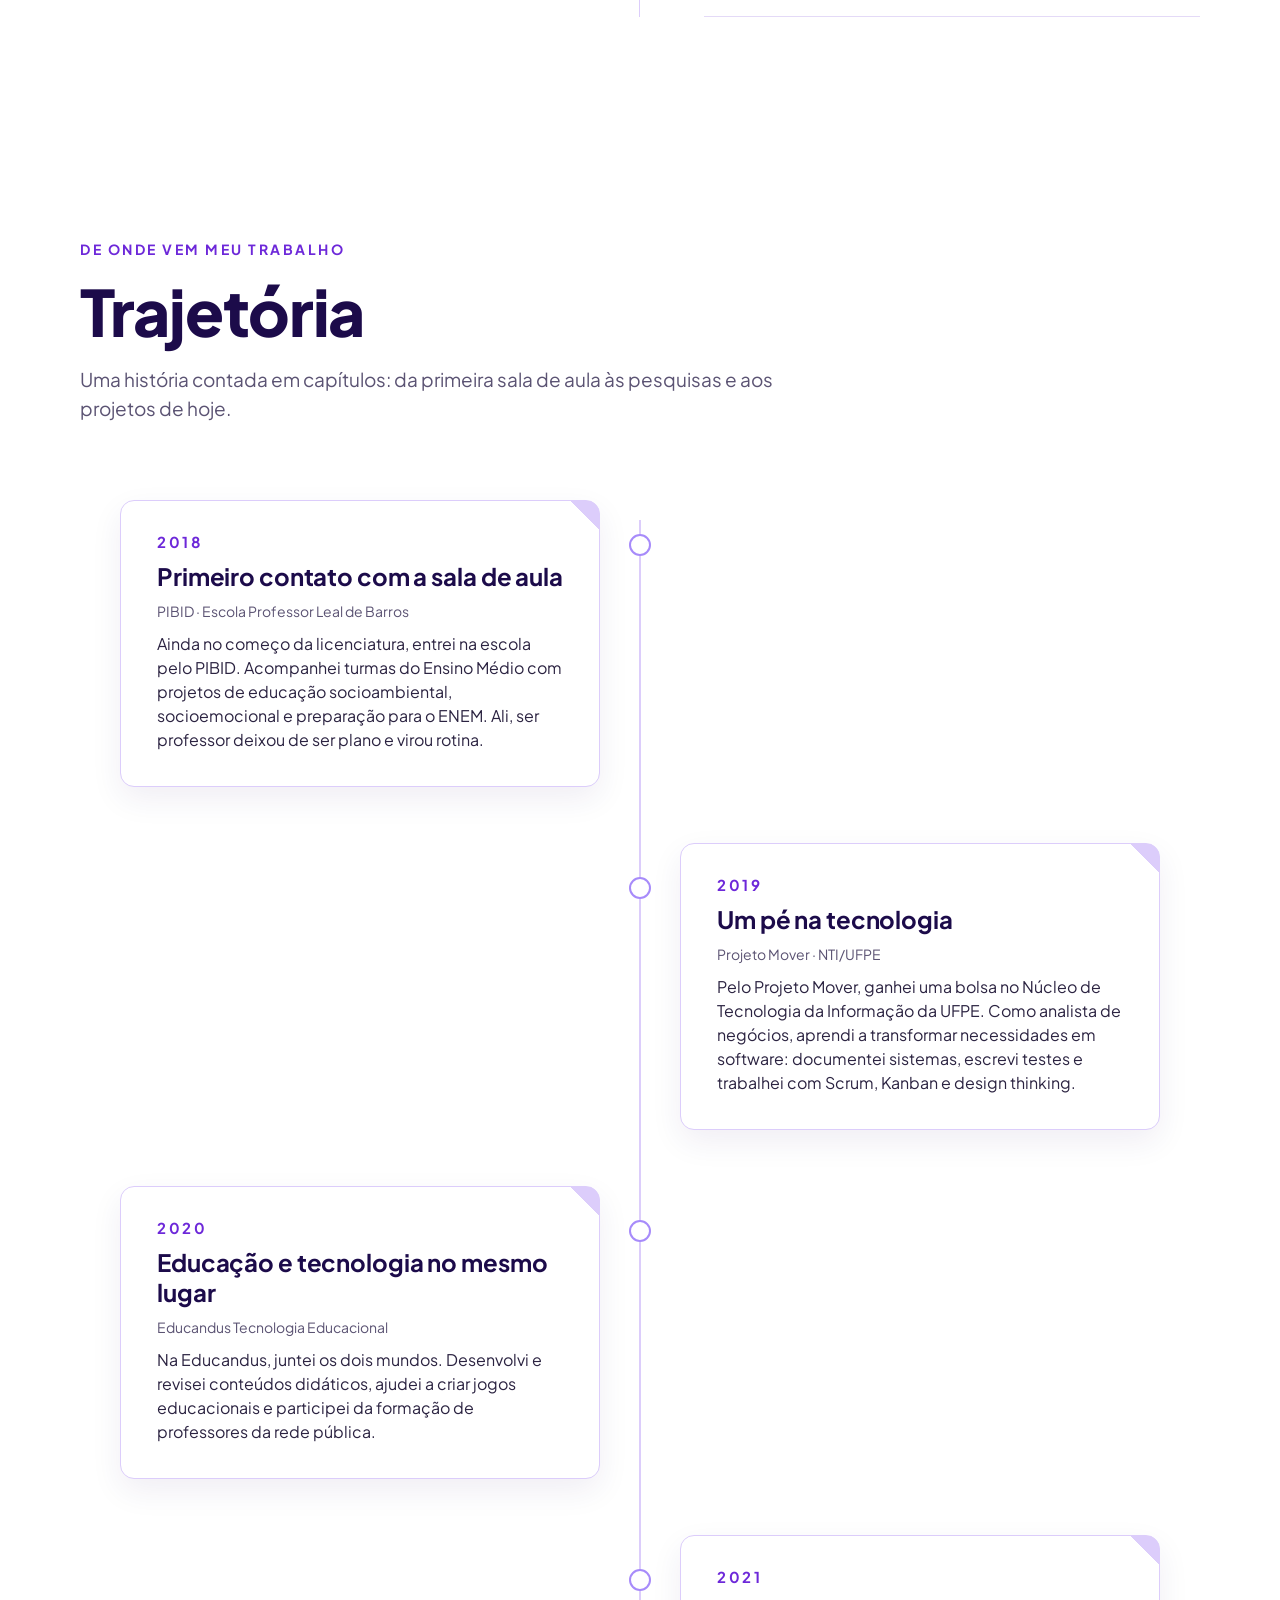
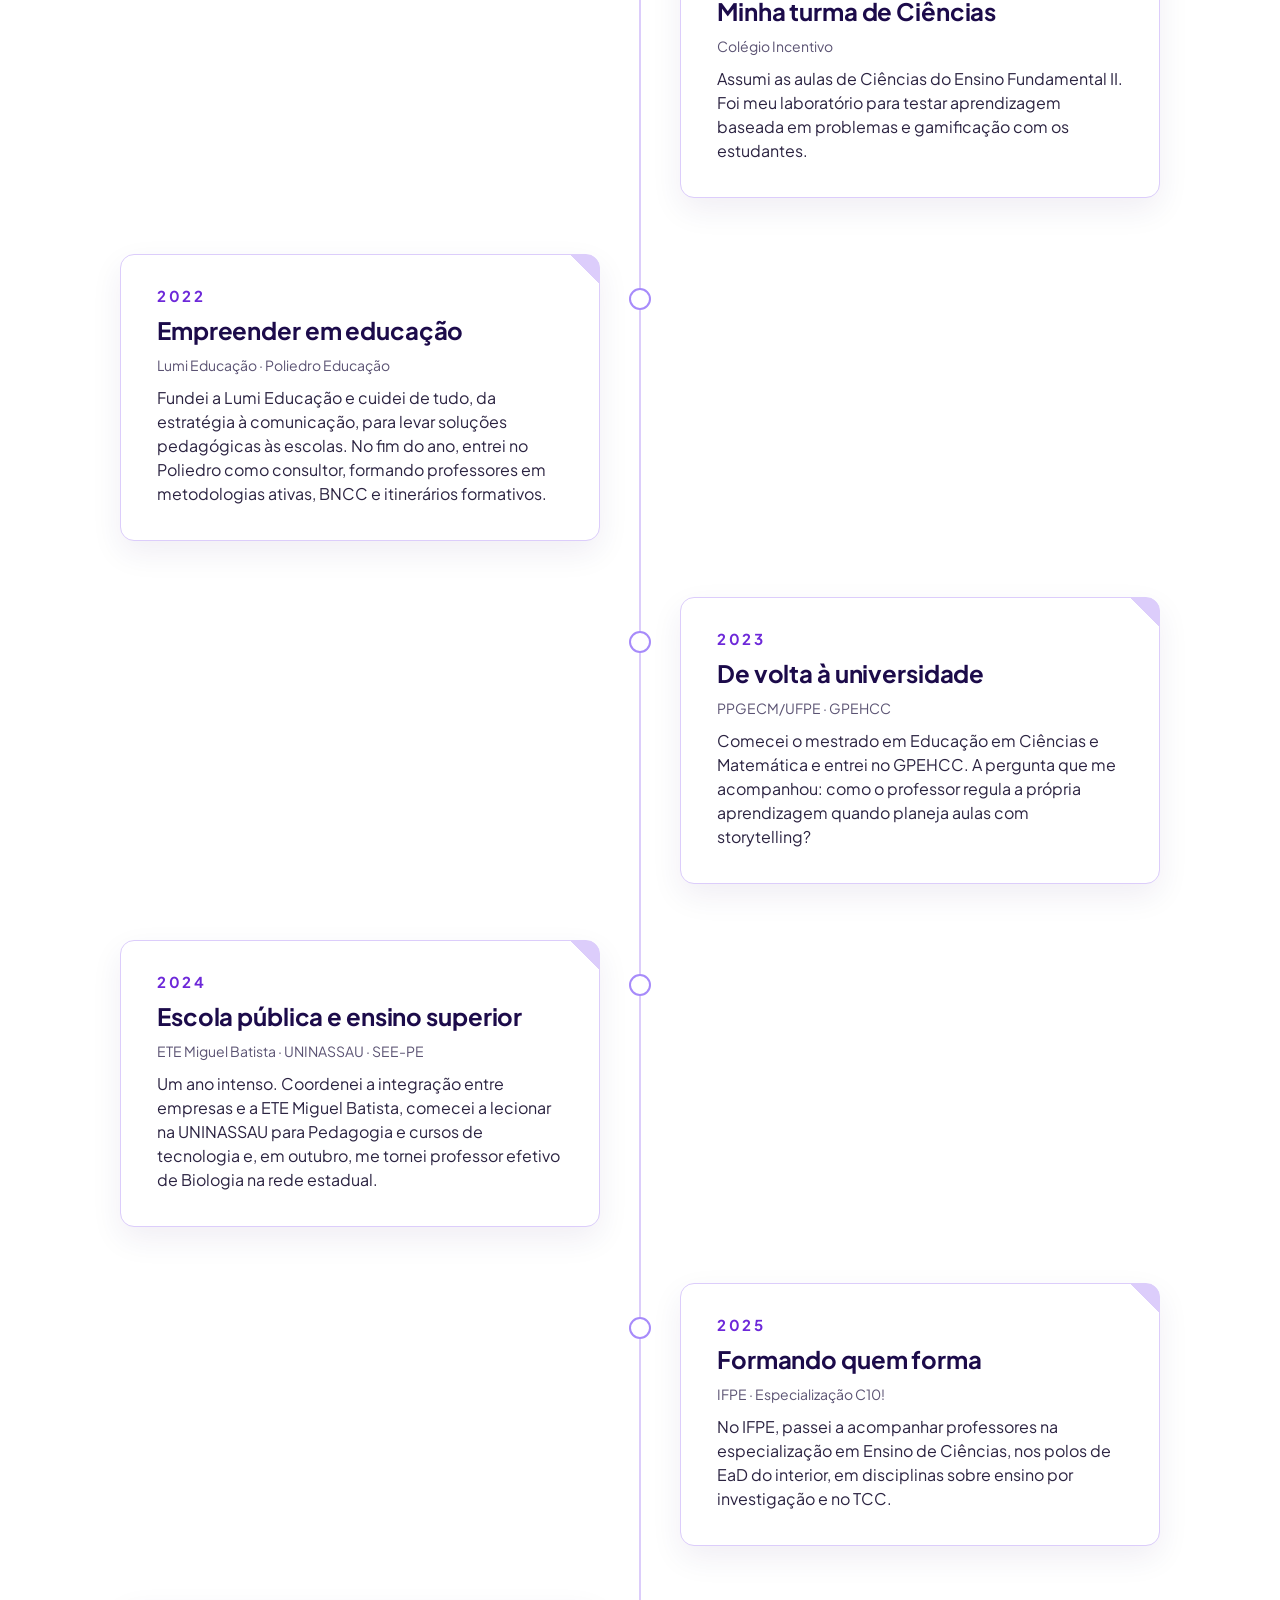
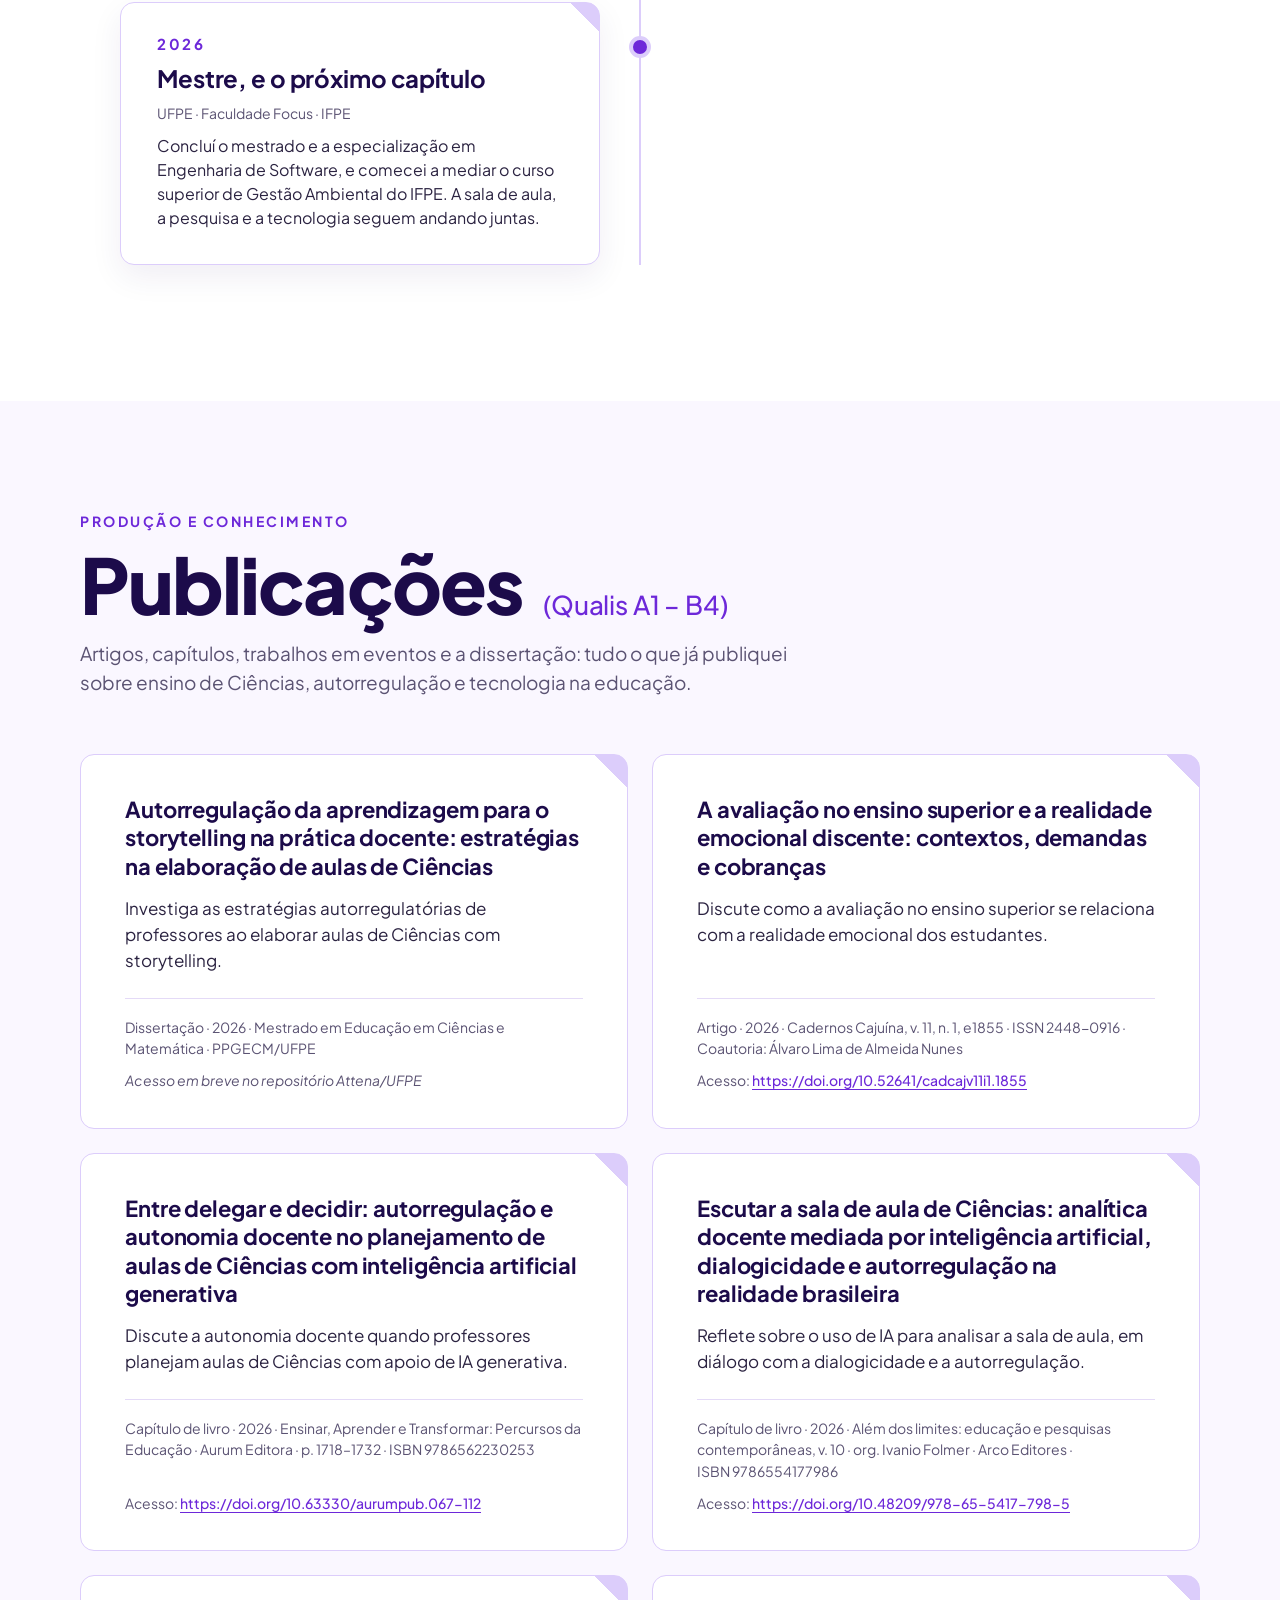
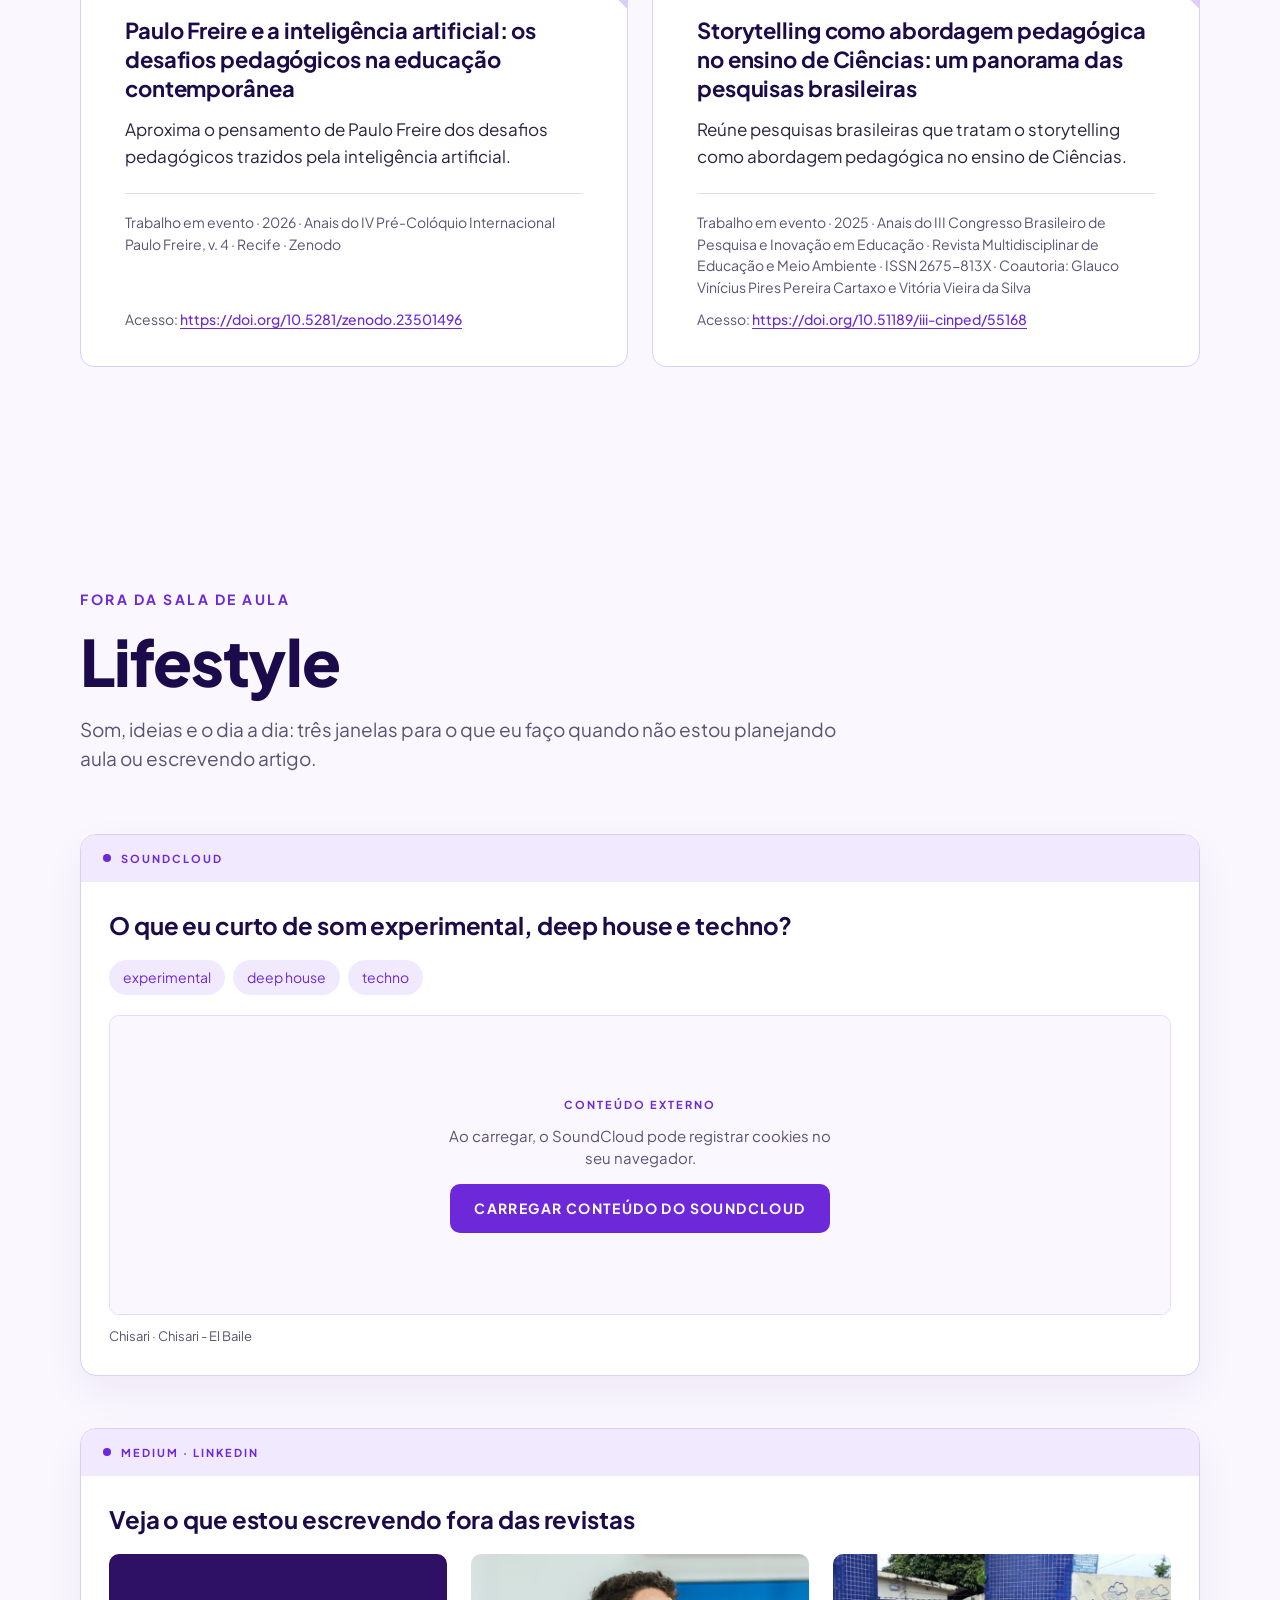
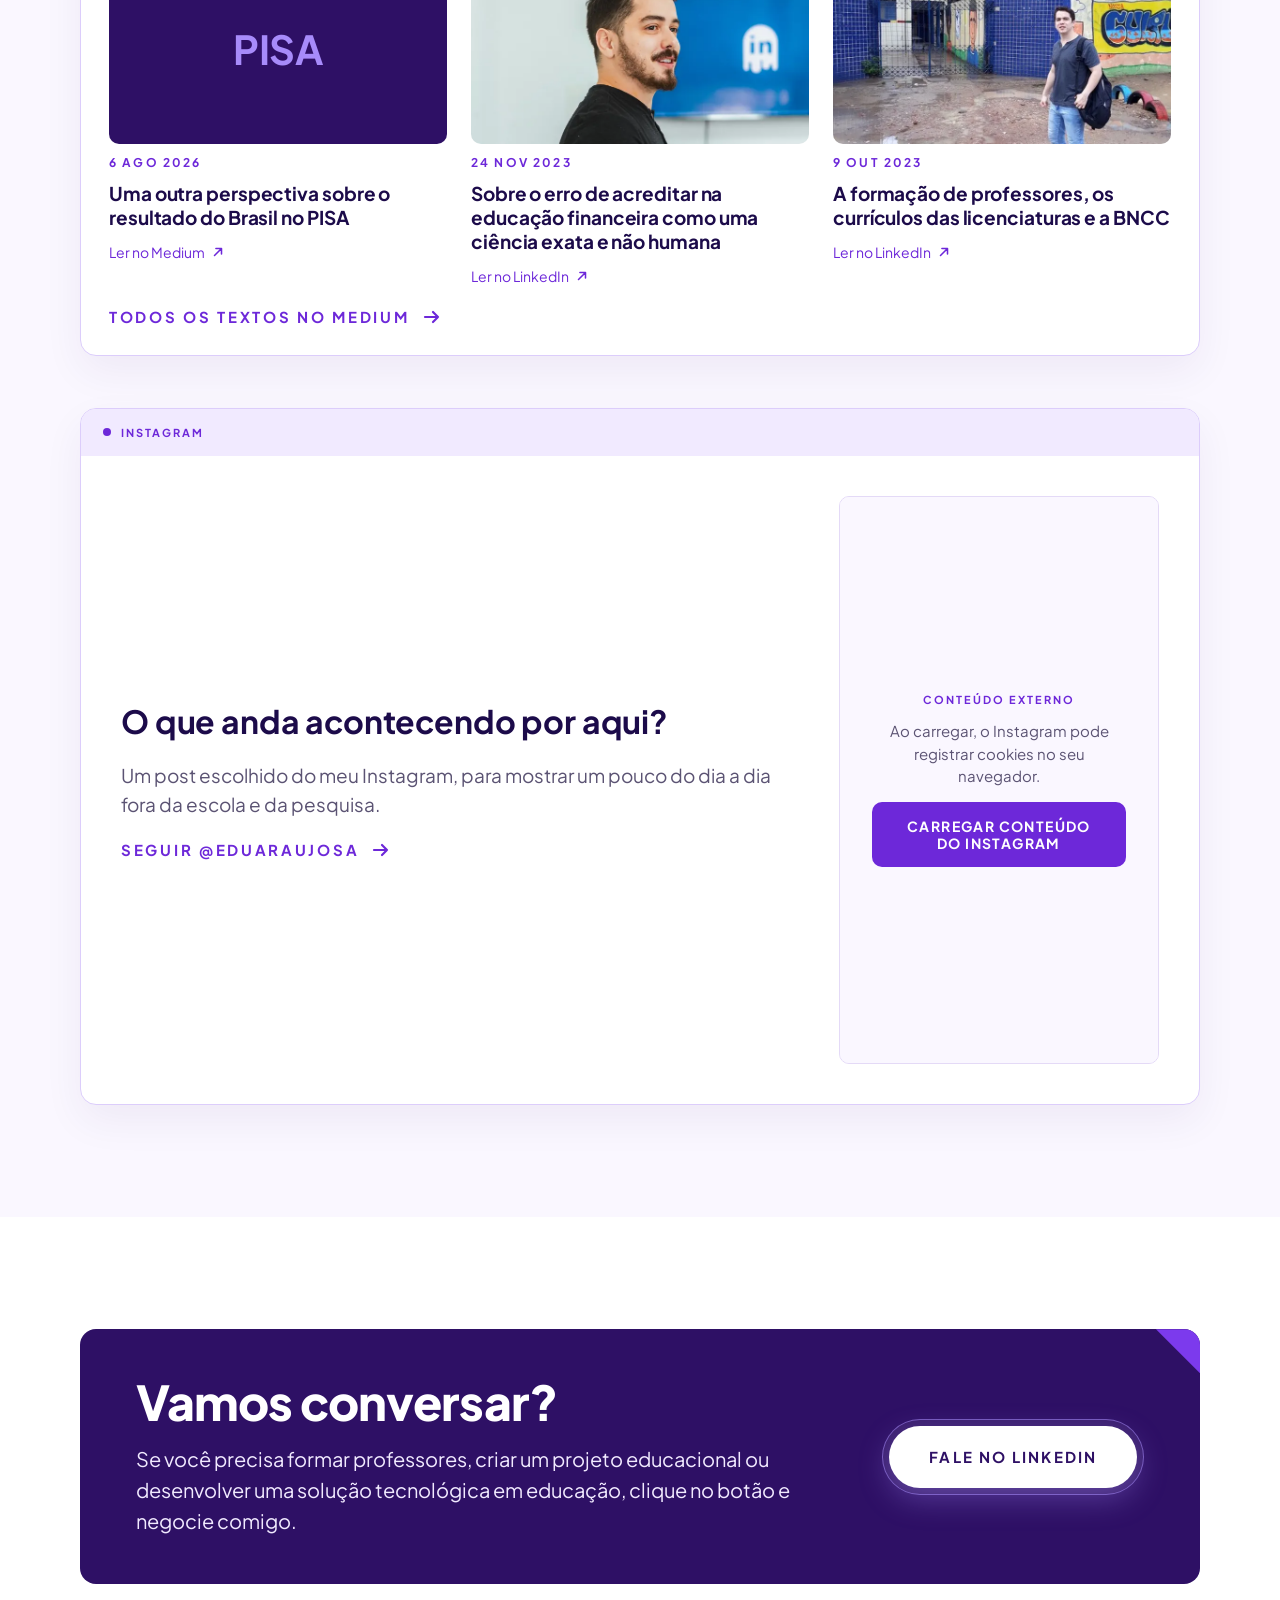
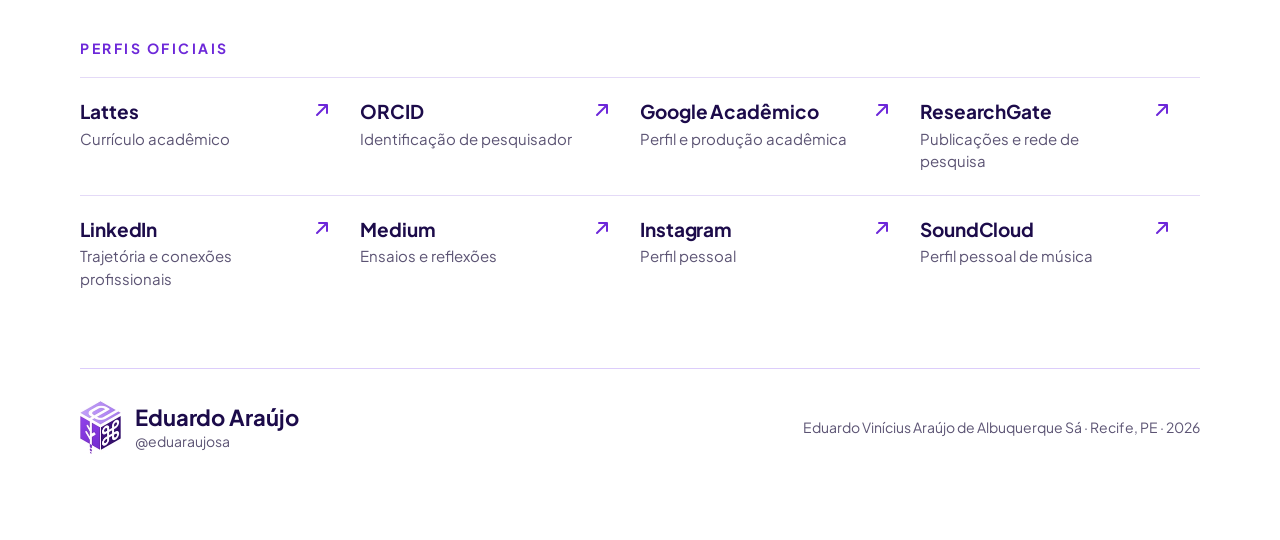
==== commit dcec99f3: "Abertura: subtítulo sem siglas acumuladas Co-Authored-By: Claude Opus 5.5 <noreply@anthropic.com> Cl" ====
--- a/index.html
+++ b/index.html
@@ -153,7 +153,7 @@
         <div class="abertura__texto">
           <p class="eyebrow">Educação, natureza e tecnologia</p>
           <h1 class="abertura__nome" id="inicio-titulo">Eduardo Araújo</h1>
-          <p class="abertura__subtitulo">Prof. MSc em Educação em Ciências e Matemática e biólogo pela UFPE, desenvolvedor e pesquisador.</p>
+          <p class="abertura__subtitulo">Professor de Biologia, mestre em Educação em Ciências e Matemática pela UFPE, pesquisador e desenvolvedor.</p>
           <p class="abertura__paragrafo">Atualmente sou professor efetivo de Biologia na rede estadual de Pernambuco, com trabalho ativo nas pesquisas em metacognição para a aprendizagem pelo GPEHCC, na UFPE/CAA. Também atuo no curso superior de Gestão Ambiental do IFPE e cocrio soluções tecnológicas em educação.</p>
           <div class="abertura__acoes">
             <a class="botao" href="#trajetoria">Conheça minha trajetória</a>
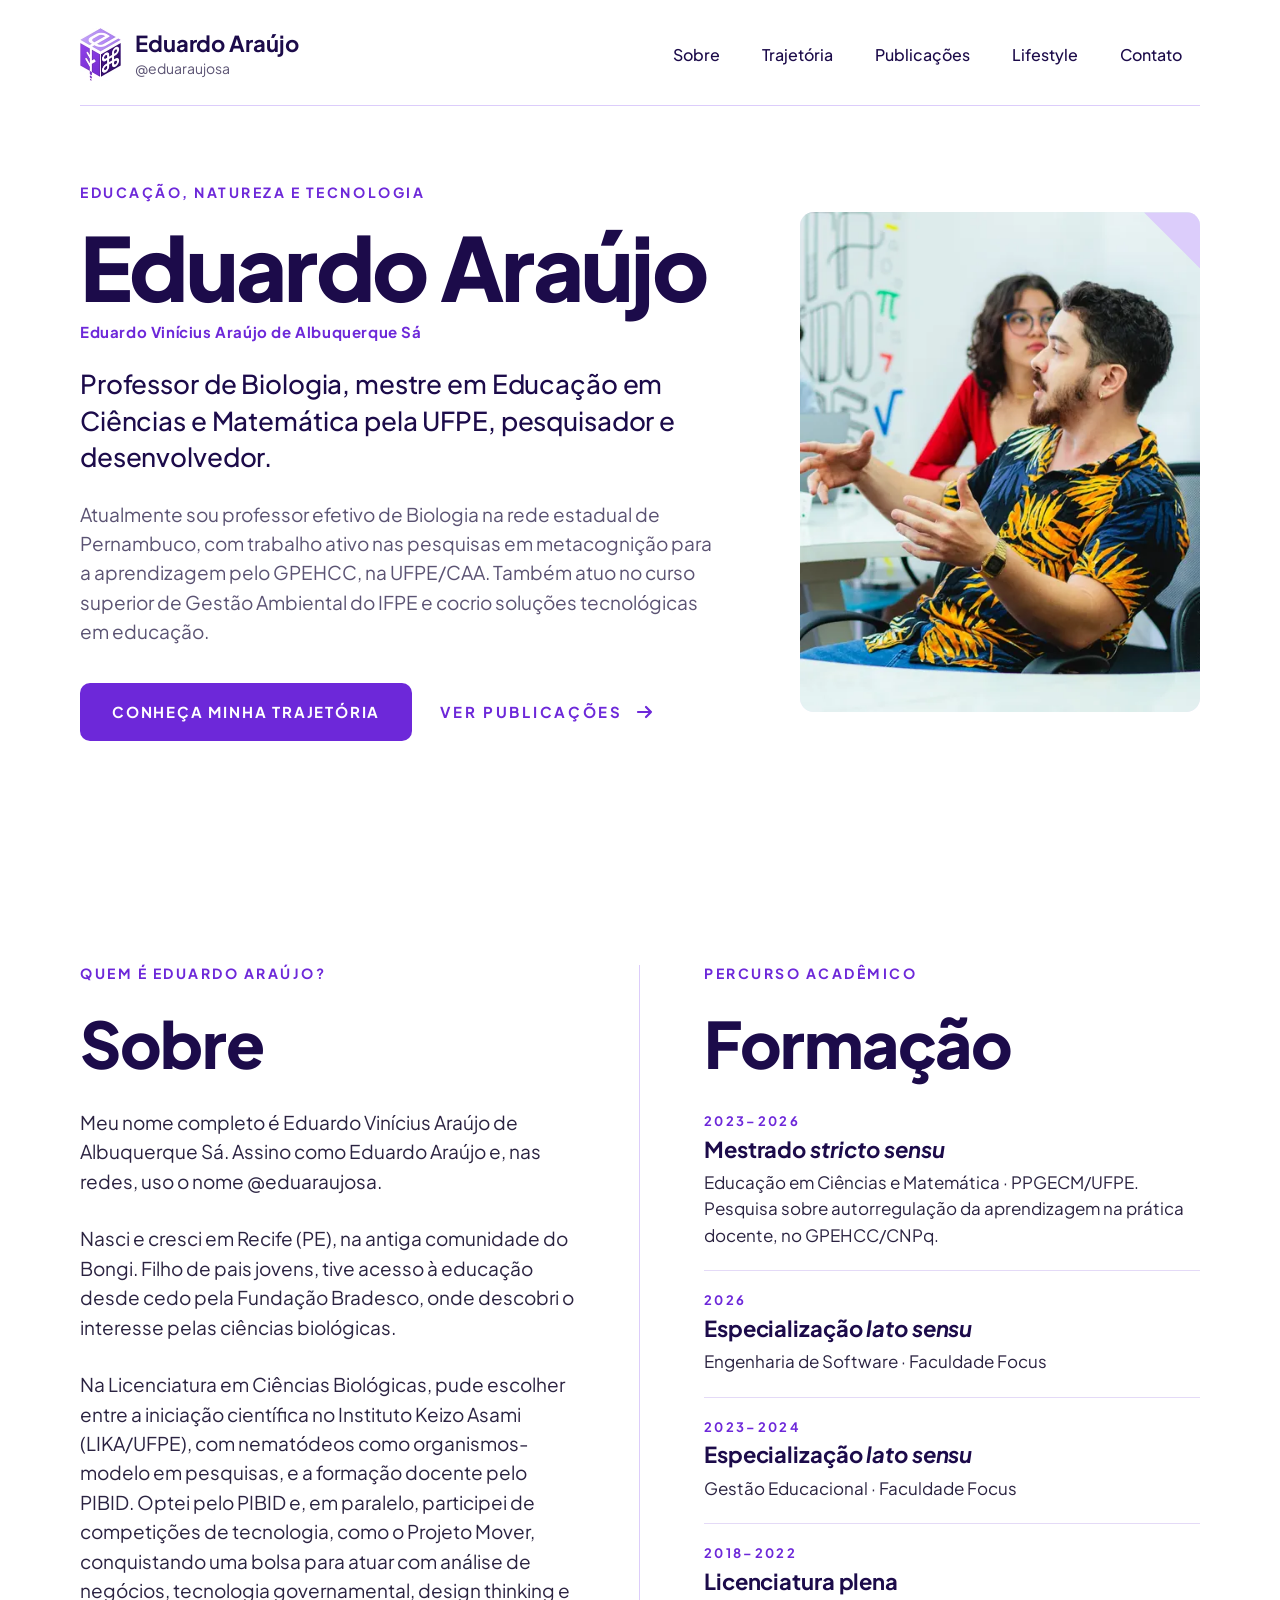
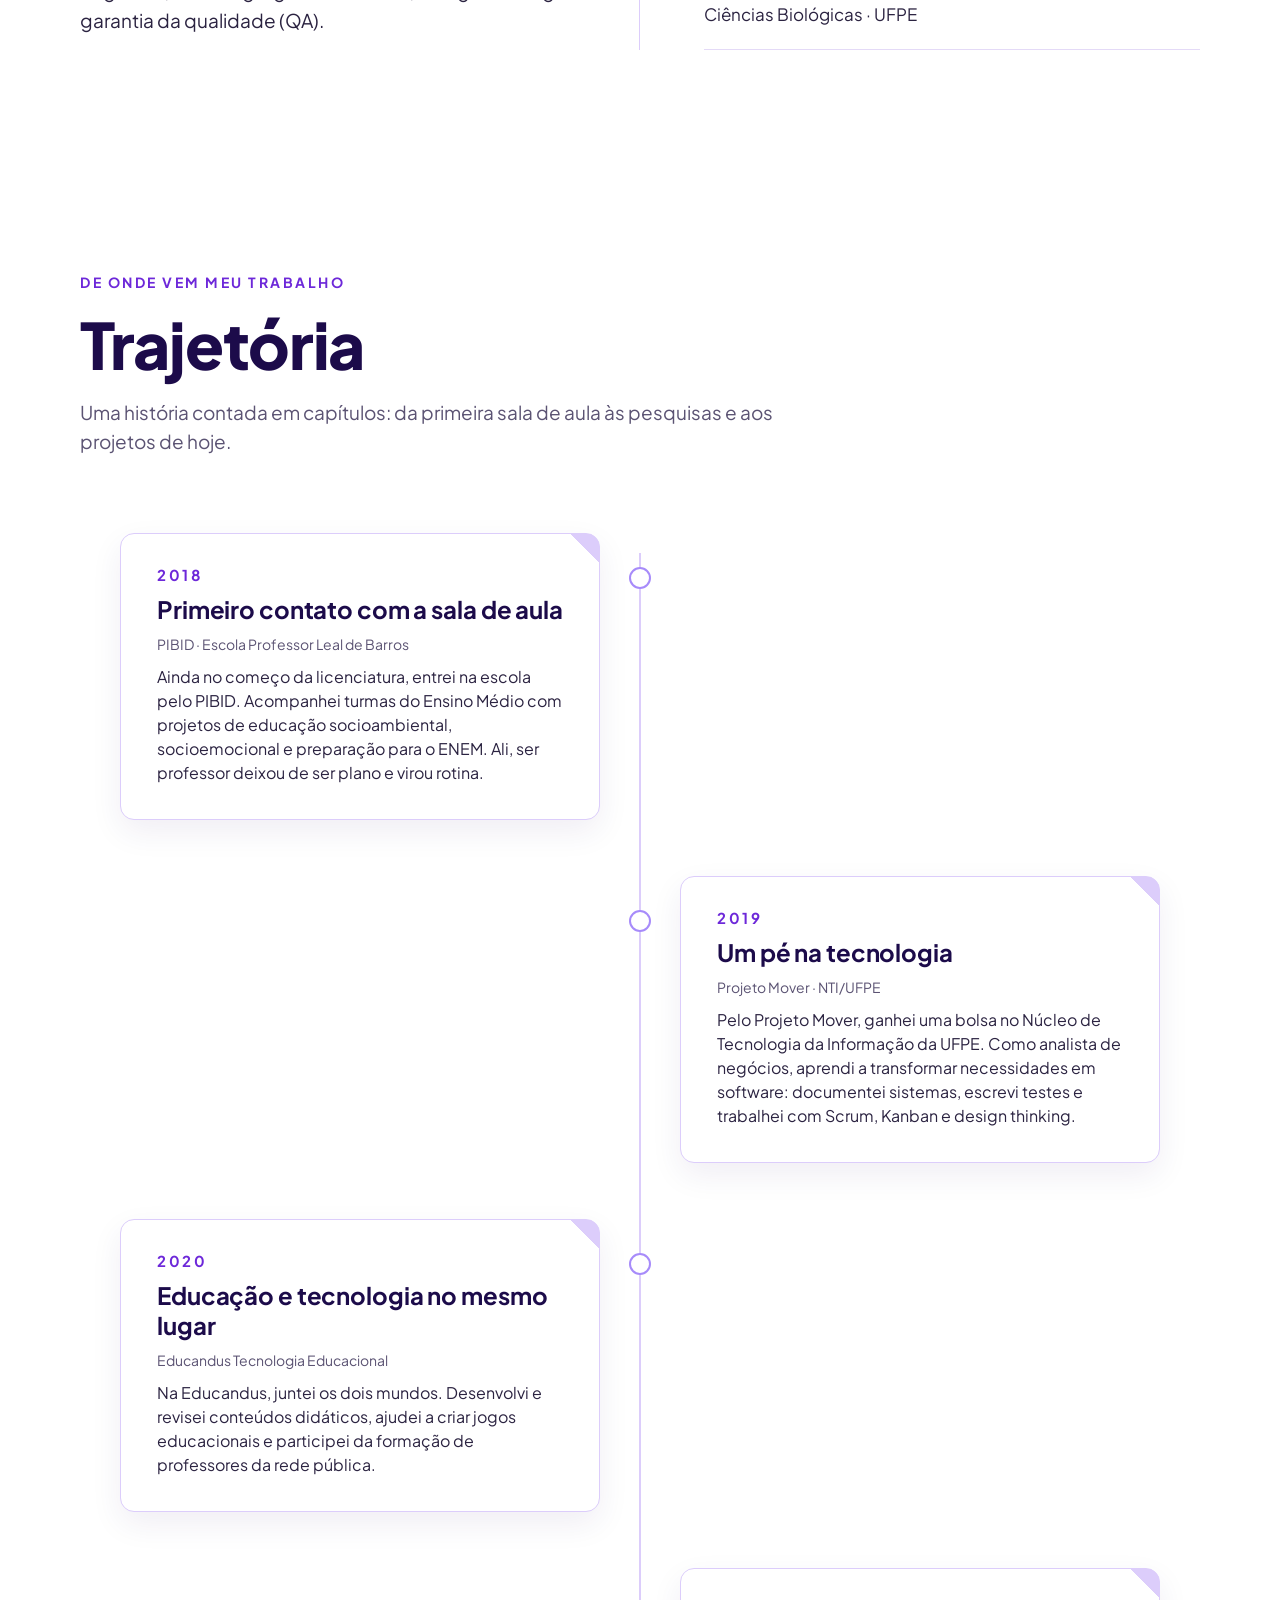
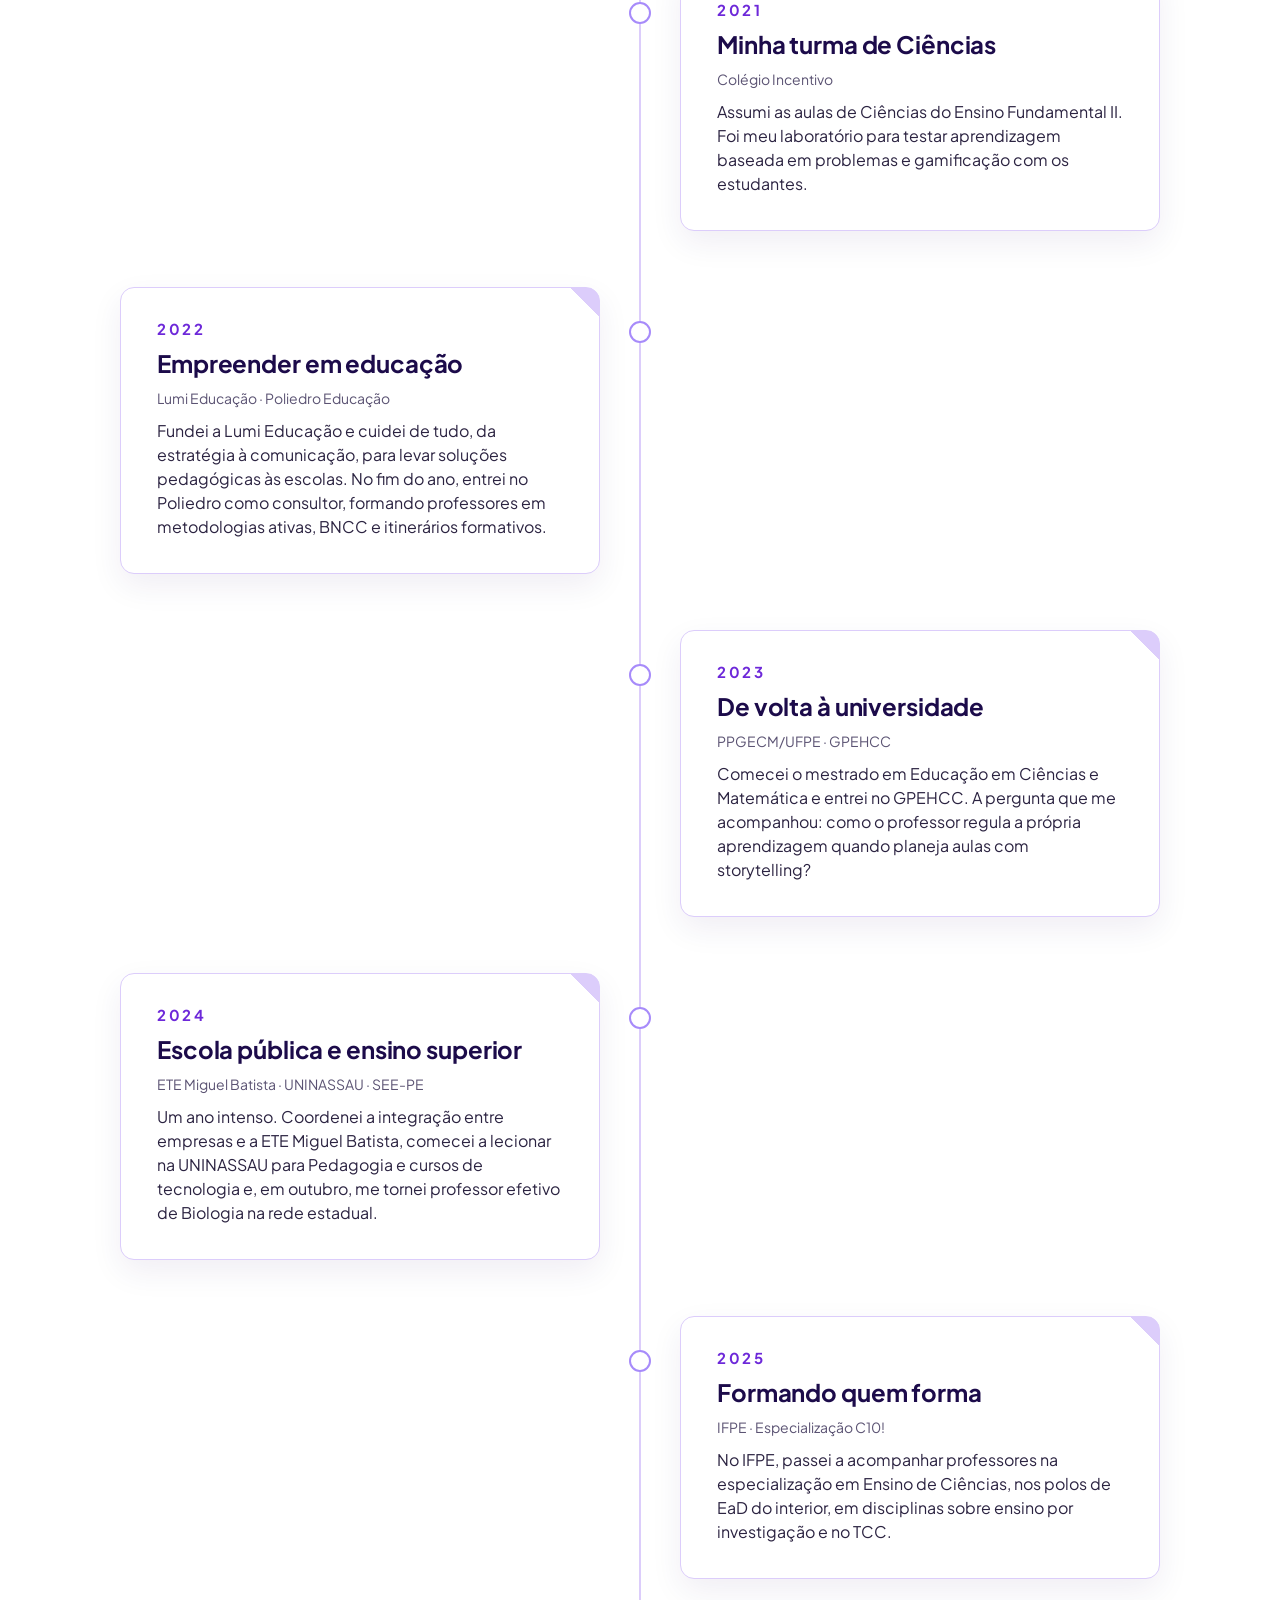
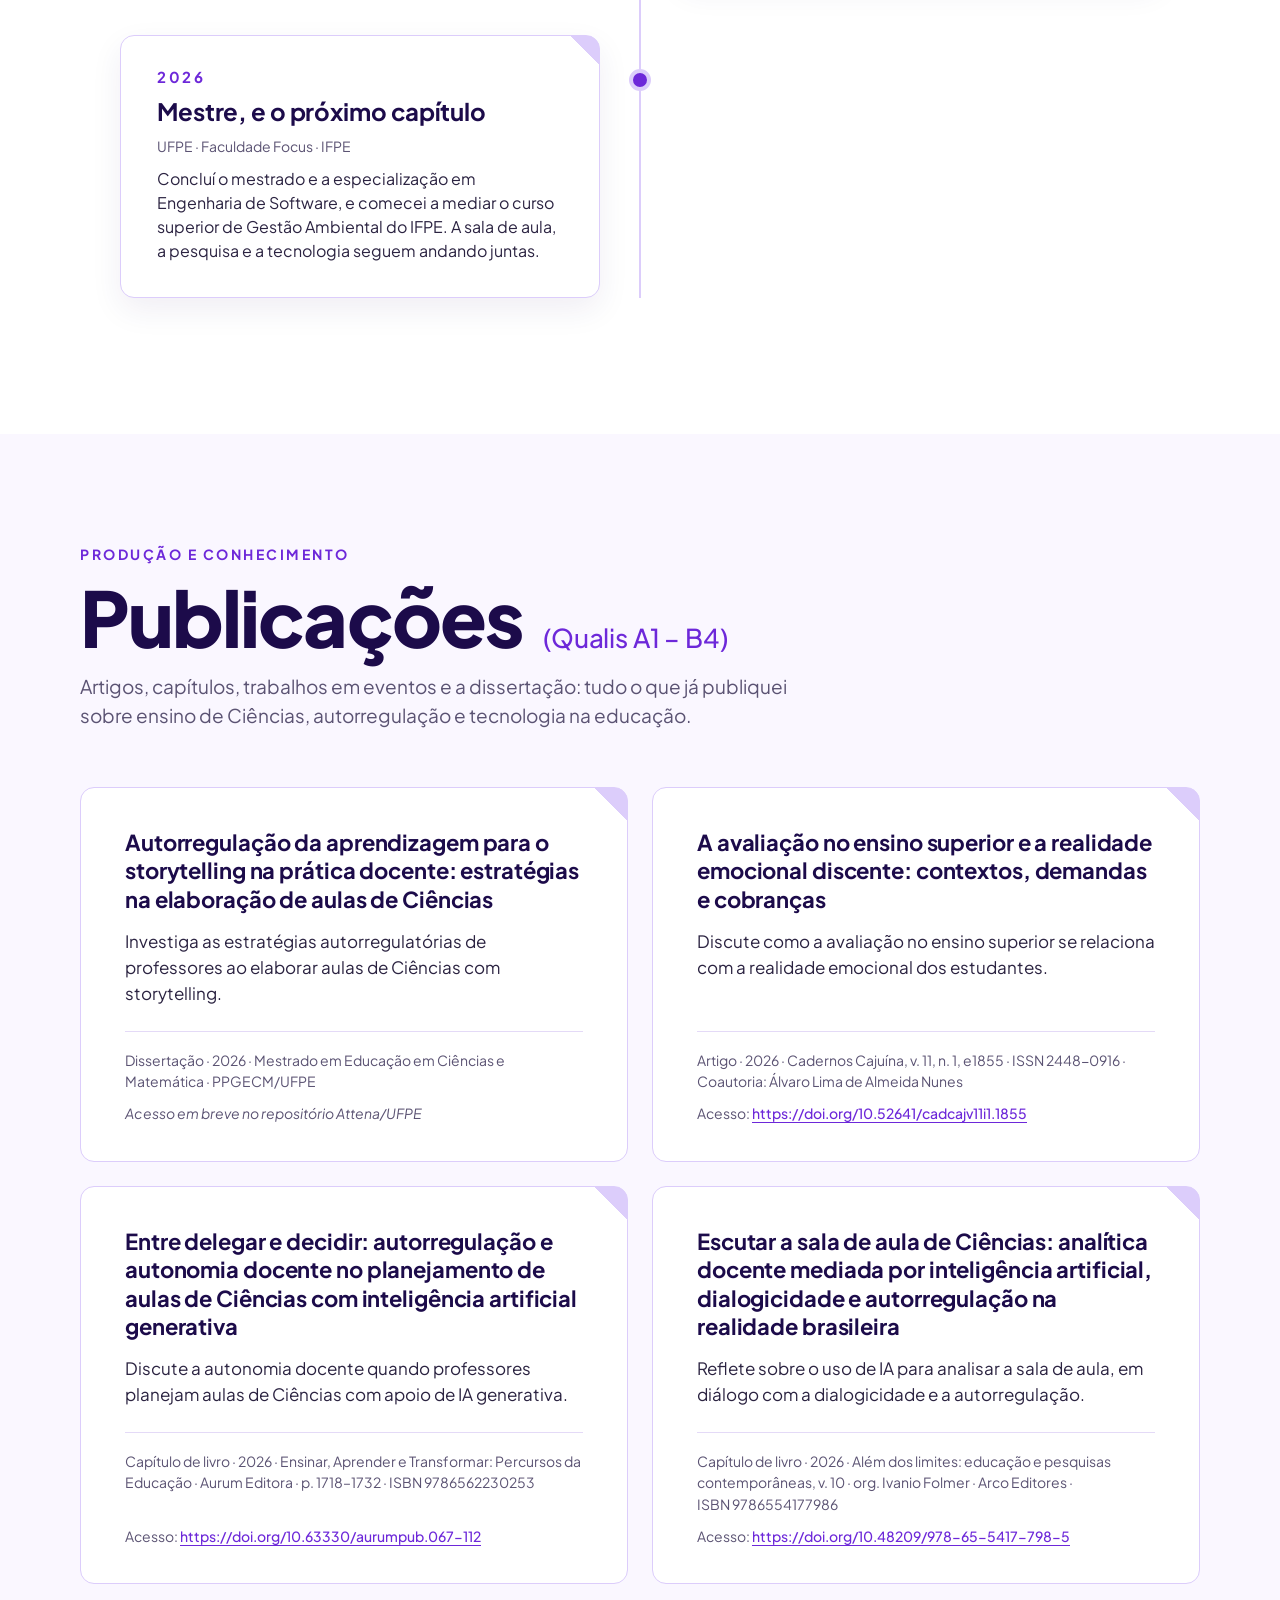
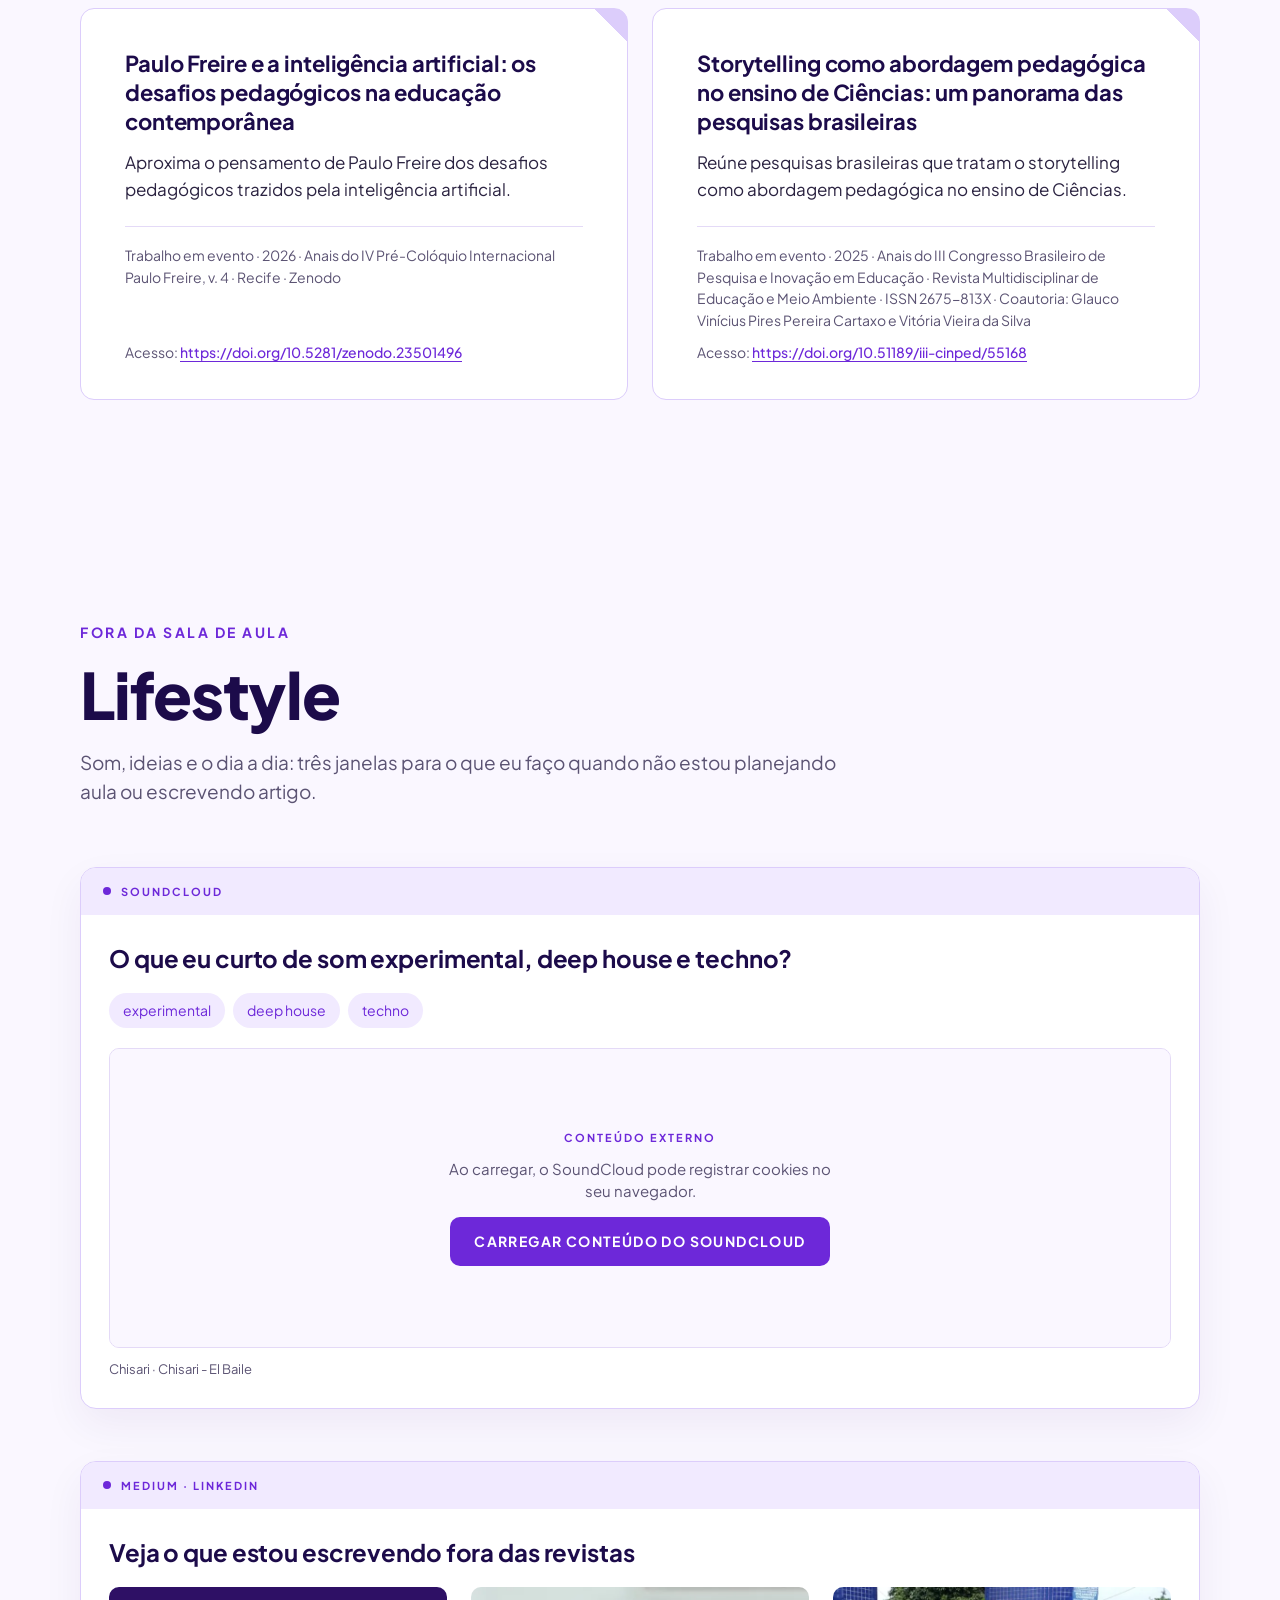
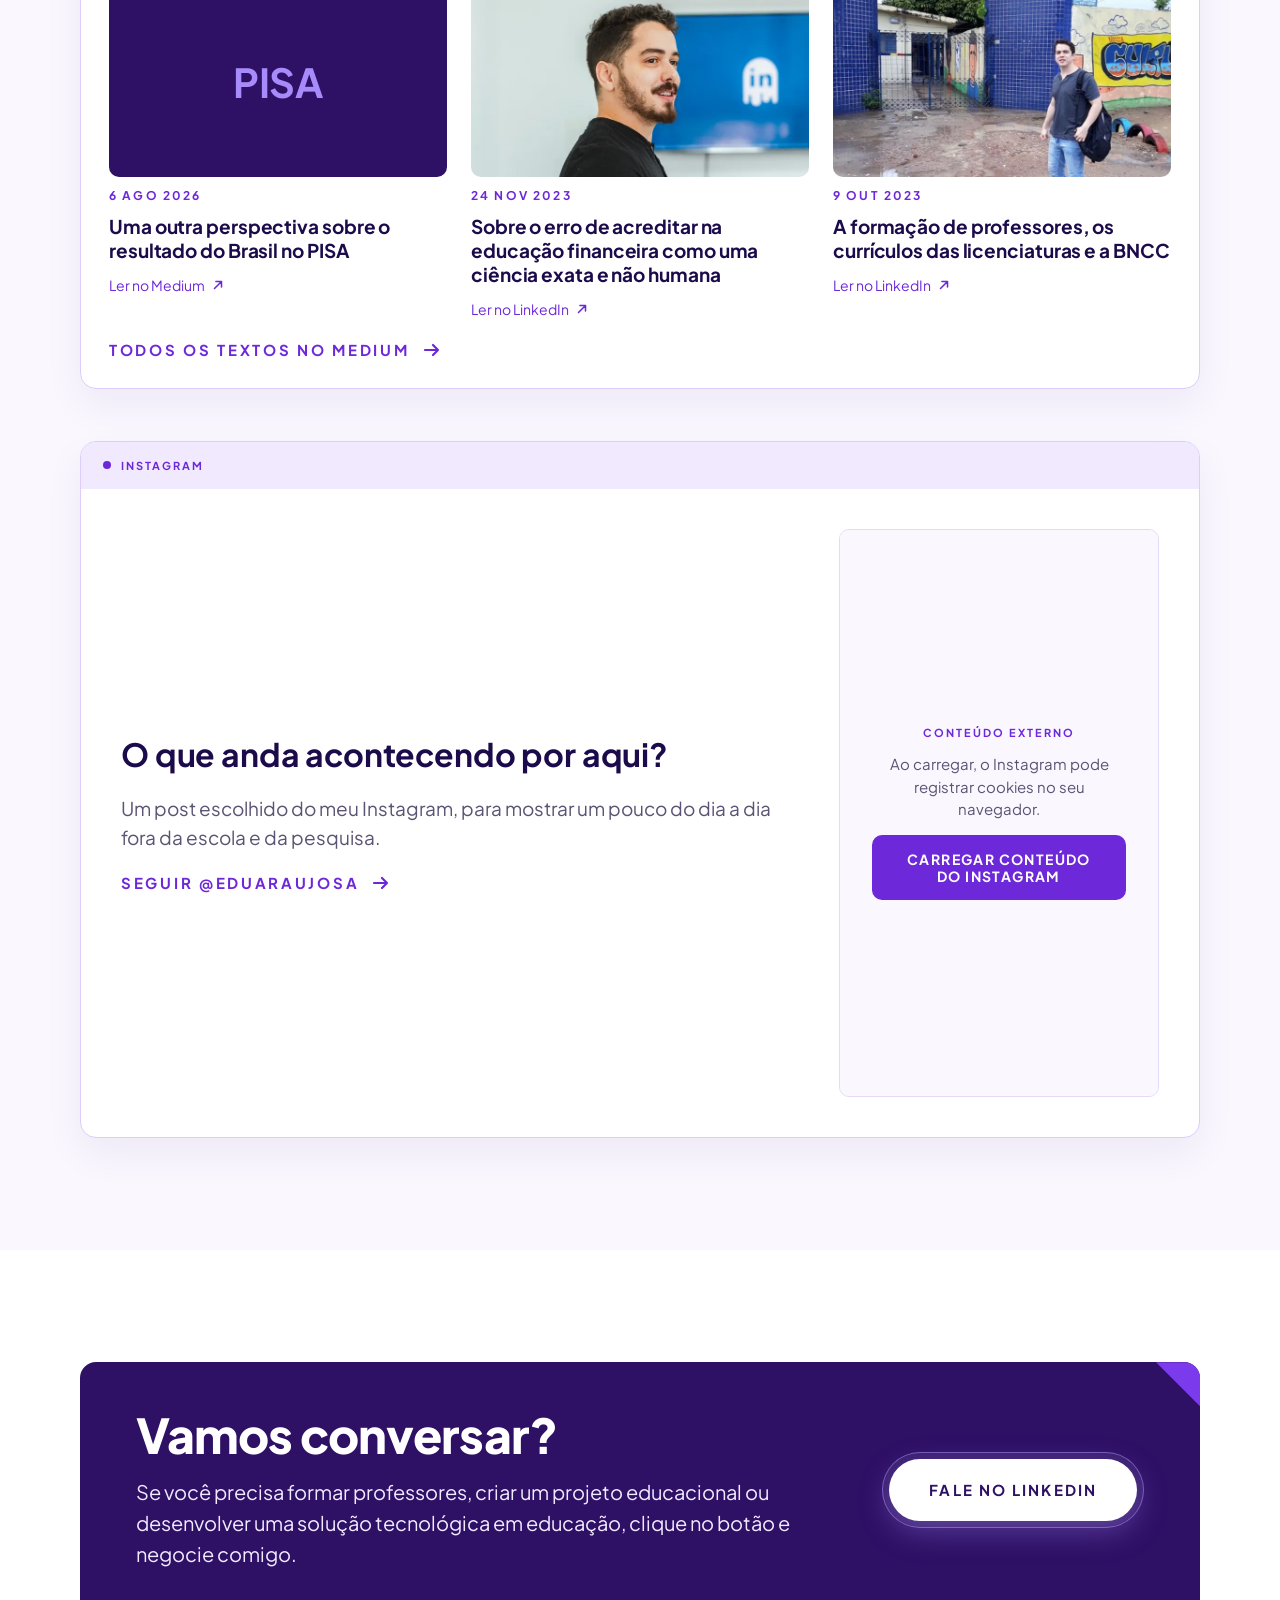
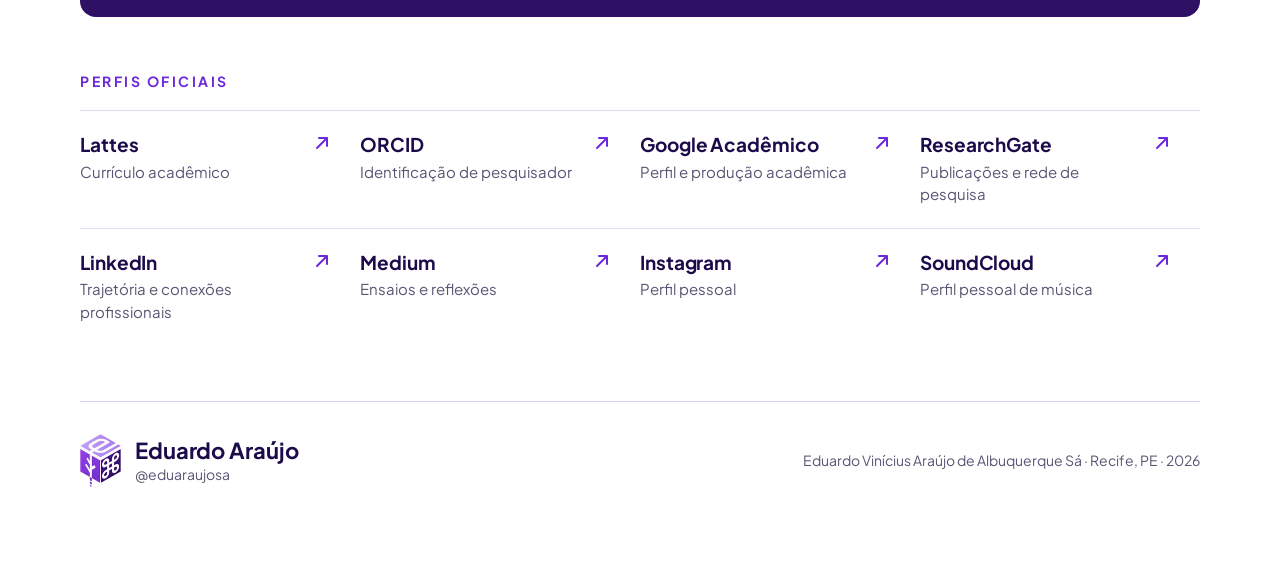
==== commit d961341d: "SEO: nome completo no título e abaixo do H1 Co-Authored-By: Claude Opus 5.5 <noreply@anthropic.com> " ====
--- a/index.html
+++ b/index.html
@@ -3,7 +3,7 @@
 <head>
   <meta charset="utf-8">
   <meta name="viewport" content="width=device-width, initial-scale=1, viewport-fit=cover">
-  <title>Eduardo Araújo (eduaraujosa) · Educação, natureza e tecnologia</title>
+  <title>Eduardo Vinícius Araújo de Albuquerque Sá (Eduardo Araújo) · eduaraujosa</title>
   <meta name="description" content="Eduardo Vinícius Araújo de Albuquerque Sá (Eduardo Araújo) é professor efetivo de Biologia na rede estadual de Pernambuco, mestre em Educação em Ciências e Matemática pela UFPE e pesquisador em autorregulação da aprendizagem e tecnologia educacional.">
   <link rel="canonical" href="https://eduaraujosa.com.br/">
   <meta name="theme-color" content="#FFFFFF">
@@ -12,14 +12,14 @@
   <meta property="og:locale" content="pt_BR">
   <meta property="og:site_name" content="eduaraujosa.com.br">
   <meta property="og:url" content="https://eduaraujosa.com.br/">
-  <meta property="og:title" content="Eduardo Araújo (eduaraujosa) · Educação, natureza e tecnologia">
+  <meta property="og:title" content="Eduardo Vinícius Araújo de Albuquerque Sá (Eduardo Araújo) · eduaraujosa">
   <meta property="og:description" content="Eduardo Vinícius Araújo de Albuquerque Sá (Eduardo Araújo) é professor efetivo de Biologia na rede estadual de Pernambuco, mestre em Educação em Ciências e Matemática pela UFPE e pesquisador em autorregulação da aprendizagem e tecnologia educacional.">
   <meta property="og:image" content="https://eduaraujosa.com.br/img/eduardo-retrato.jpg">
   <meta property="og:image:width" content="900">
   <meta property="og:image:height" content="998">
   <meta property="og:image:alt" content="Eduardo Araújo falando diante de um quadro branco, em uma formação.">
   <meta name="twitter:card" content="summary_large_image">
-  <meta name="twitter:title" content="Eduardo Araújo (eduaraujosa) · Educação, natureza e tecnologia">
+  <meta name="twitter:title" content="Eduardo Vinícius Araújo de Albuquerque Sá (Eduardo Araújo) · eduaraujosa">
   <meta name="twitter:description" content="Eduardo Vinícius Araújo de Albuquerque Sá (Eduardo Araújo) é professor efetivo de Biologia na rede estadual de Pernambuco, mestre em Educação em Ciências e Matemática pela UFPE e pesquisador em autorregulação da aprendizagem e tecnologia educacional.">
   <meta name="twitter:image" content="https://eduaraujosa.com.br/img/eduardo-retrato.jpg">
 
@@ -31,7 +31,7 @@
   <link rel="preconnect" href="https://fonts.googleapis.com">
   <link rel="preconnect" href="https://fonts.gstatic.com" crossorigin>
   <link rel="stylesheet" href="https://fonts.googleapis.com/css2?family=Plus+Jakarta+Sans:ital,wght@0,400;0,500;0,700;0,800;1,700&amp;display=swap">
-  <link rel="stylesheet" href="css/estilo.css?v=3.6">
+  <link rel="stylesheet" href="css/estilo.css?v=3.7">
 
   <script>document.documentElement.classList.add('js');</script>
   <script src="js/site.js?v=3.4" defer></script>
@@ -54,7 +54,7 @@
         "@type": "ProfilePage",
         "@id": "https://eduaraujosa.com.br/#profilepage",
         "url": "https://eduaraujosa.com.br/",
-        "name": "Eduardo Araújo (eduaraujosa) · Educação, natureza e tecnologia",
+        "name": "Eduardo Vinícius Araújo de Albuquerque Sá (Eduardo Araújo) · eduaraujosa",
         "inLanguage": "pt-BR",
         "isPartOf": { "@id": "https://eduaraujosa.com.br/#website" },
         "mainEntity": { "@id": "https://eduaraujosa.com.br/#person" }
@@ -153,6 +153,7 @@
         <div class="abertura__texto">
           <p class="eyebrow">Educação, natureza e tecnologia</p>
           <h1 class="abertura__nome" id="inicio-titulo">Eduardo Araújo</h1>
+          <p class="abertura__nome-completo">Eduardo Vinícius Araújo de Albuquerque Sá</p>
           <p class="abertura__subtitulo">Professor de Biologia, mestre em Educação em Ciências e Matemática pela UFPE, pesquisador e desenvolvedor.</p>
           <p class="abertura__paragrafo">Atualmente sou professor efetivo de Biologia na rede estadual de Pernambuco, com trabalho ativo nas pesquisas em metacognição para a aprendizagem pelo GPEHCC, na UFPE/CAA. Também atuo no curso superior de Gestão Ambiental do IFPE e cocrio soluções tecnológicas em educação.</p>
           <div class="abertura__acoes">
--- a/css/estilo.css
+++ b/css/estilo.css
@@ -409,6 +409,15 @@
   color: var(--tinta);
 }
 
+.abertura__nome-completo {
+  margin-top: -12px;
+  font-weight: 700;
+  font-size: 15px;
+  line-height: 1.4;
+  letter-spacing: .04em;
+  color: var(--violeta);
+}
+
 .abertura__paragrafo { color: var(--texto-suave); }
 
 .abertura__acoes {
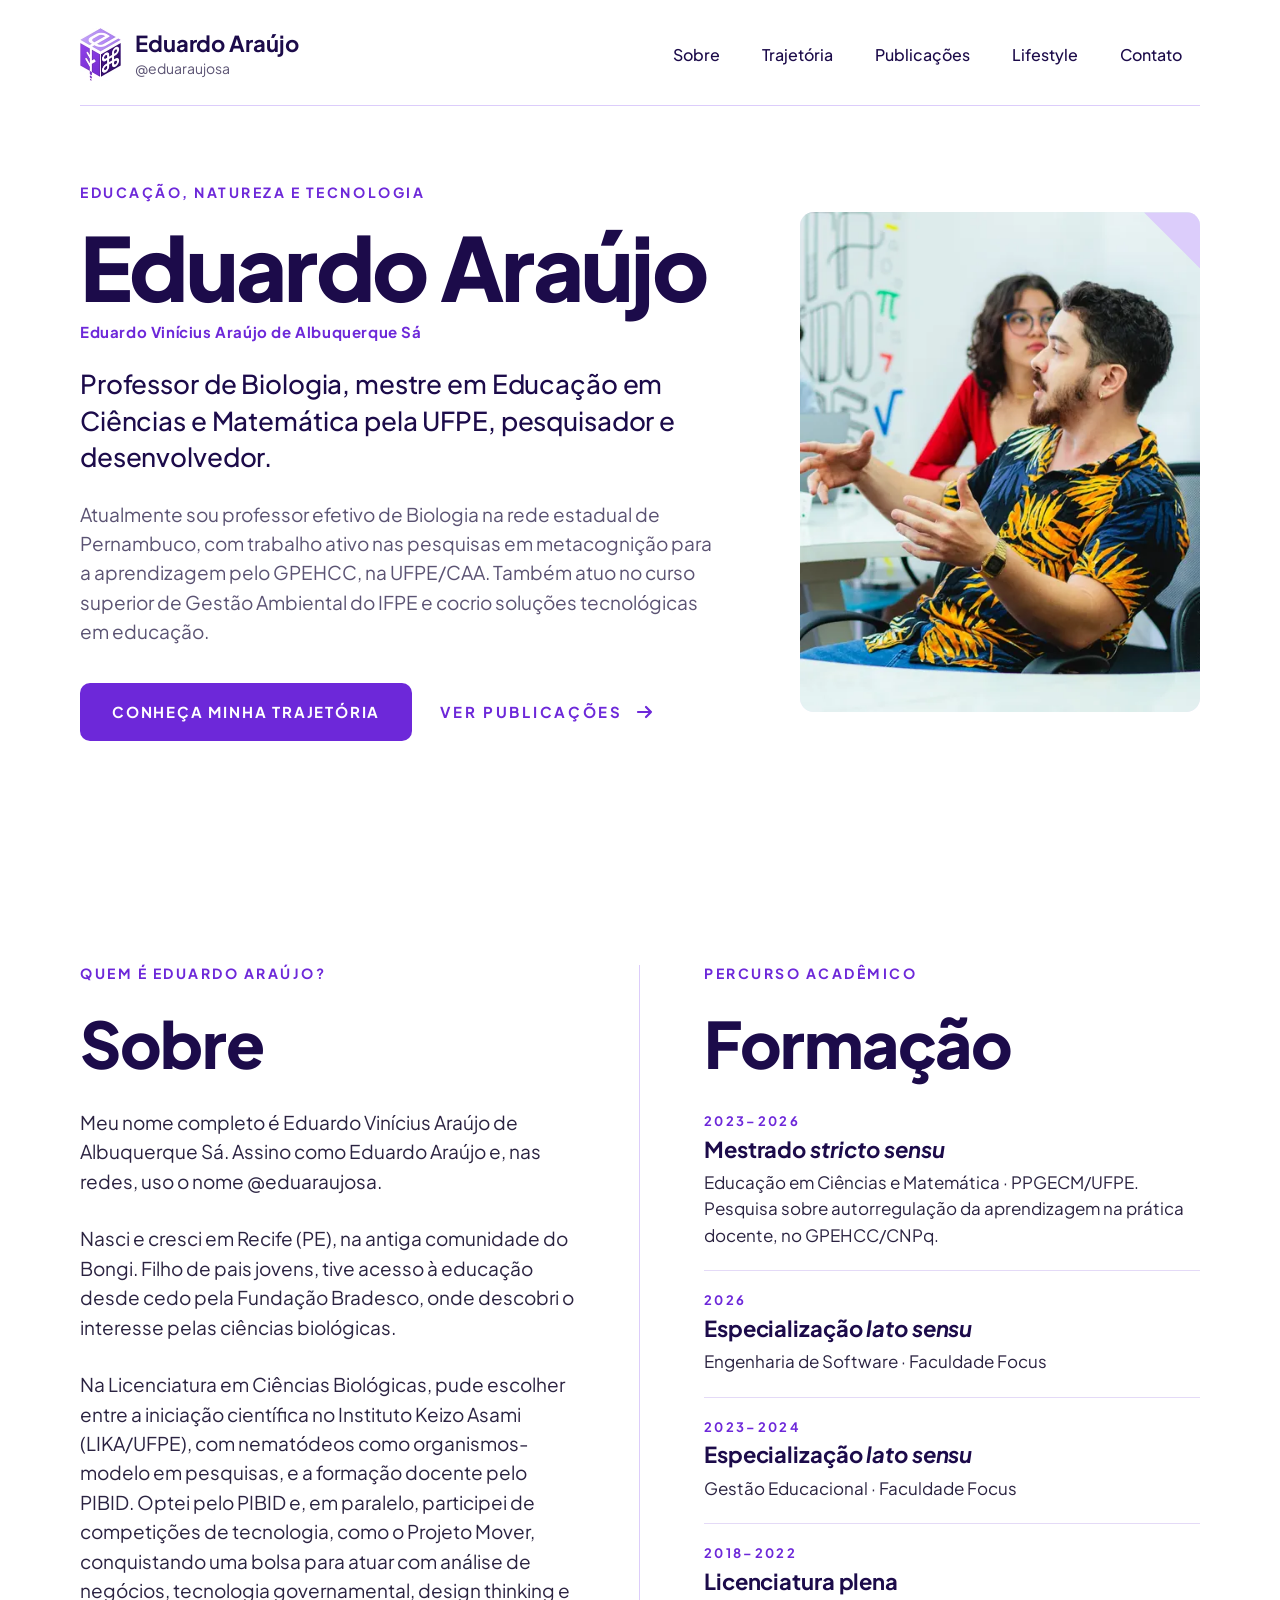
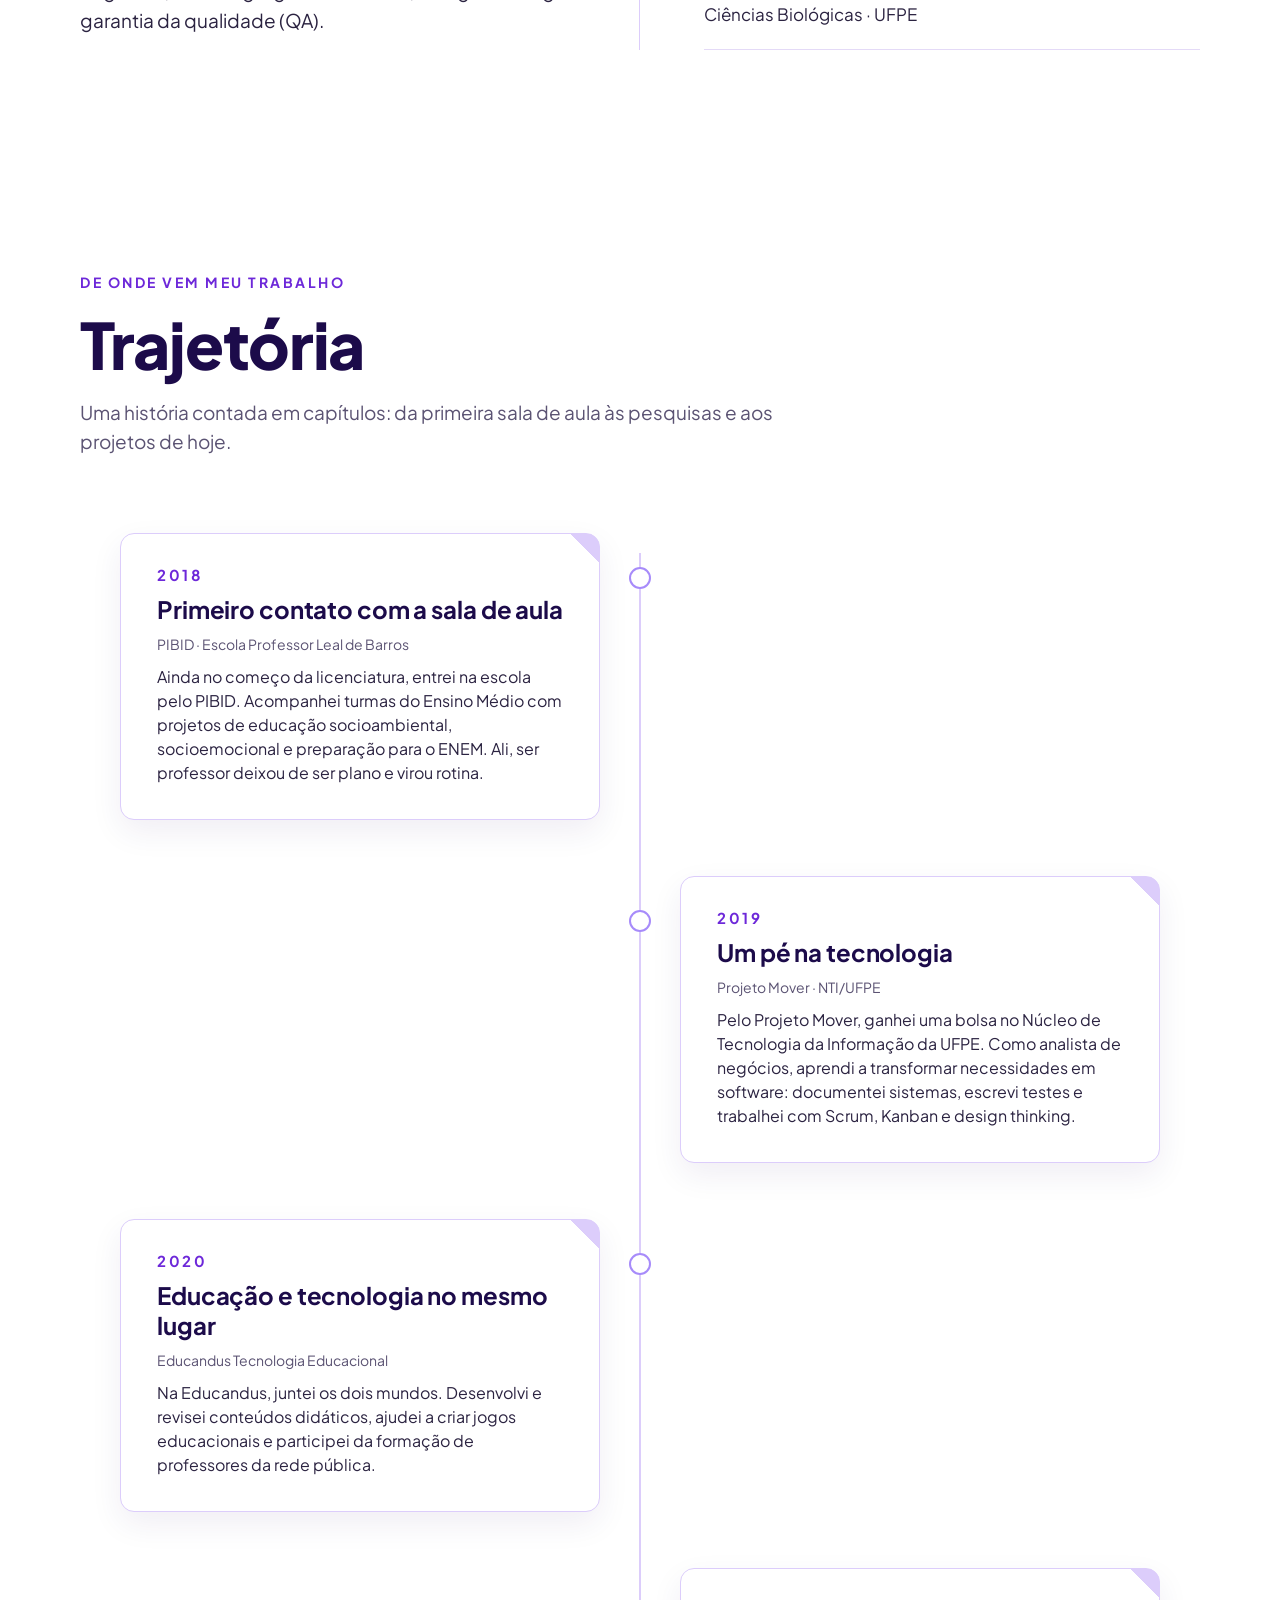
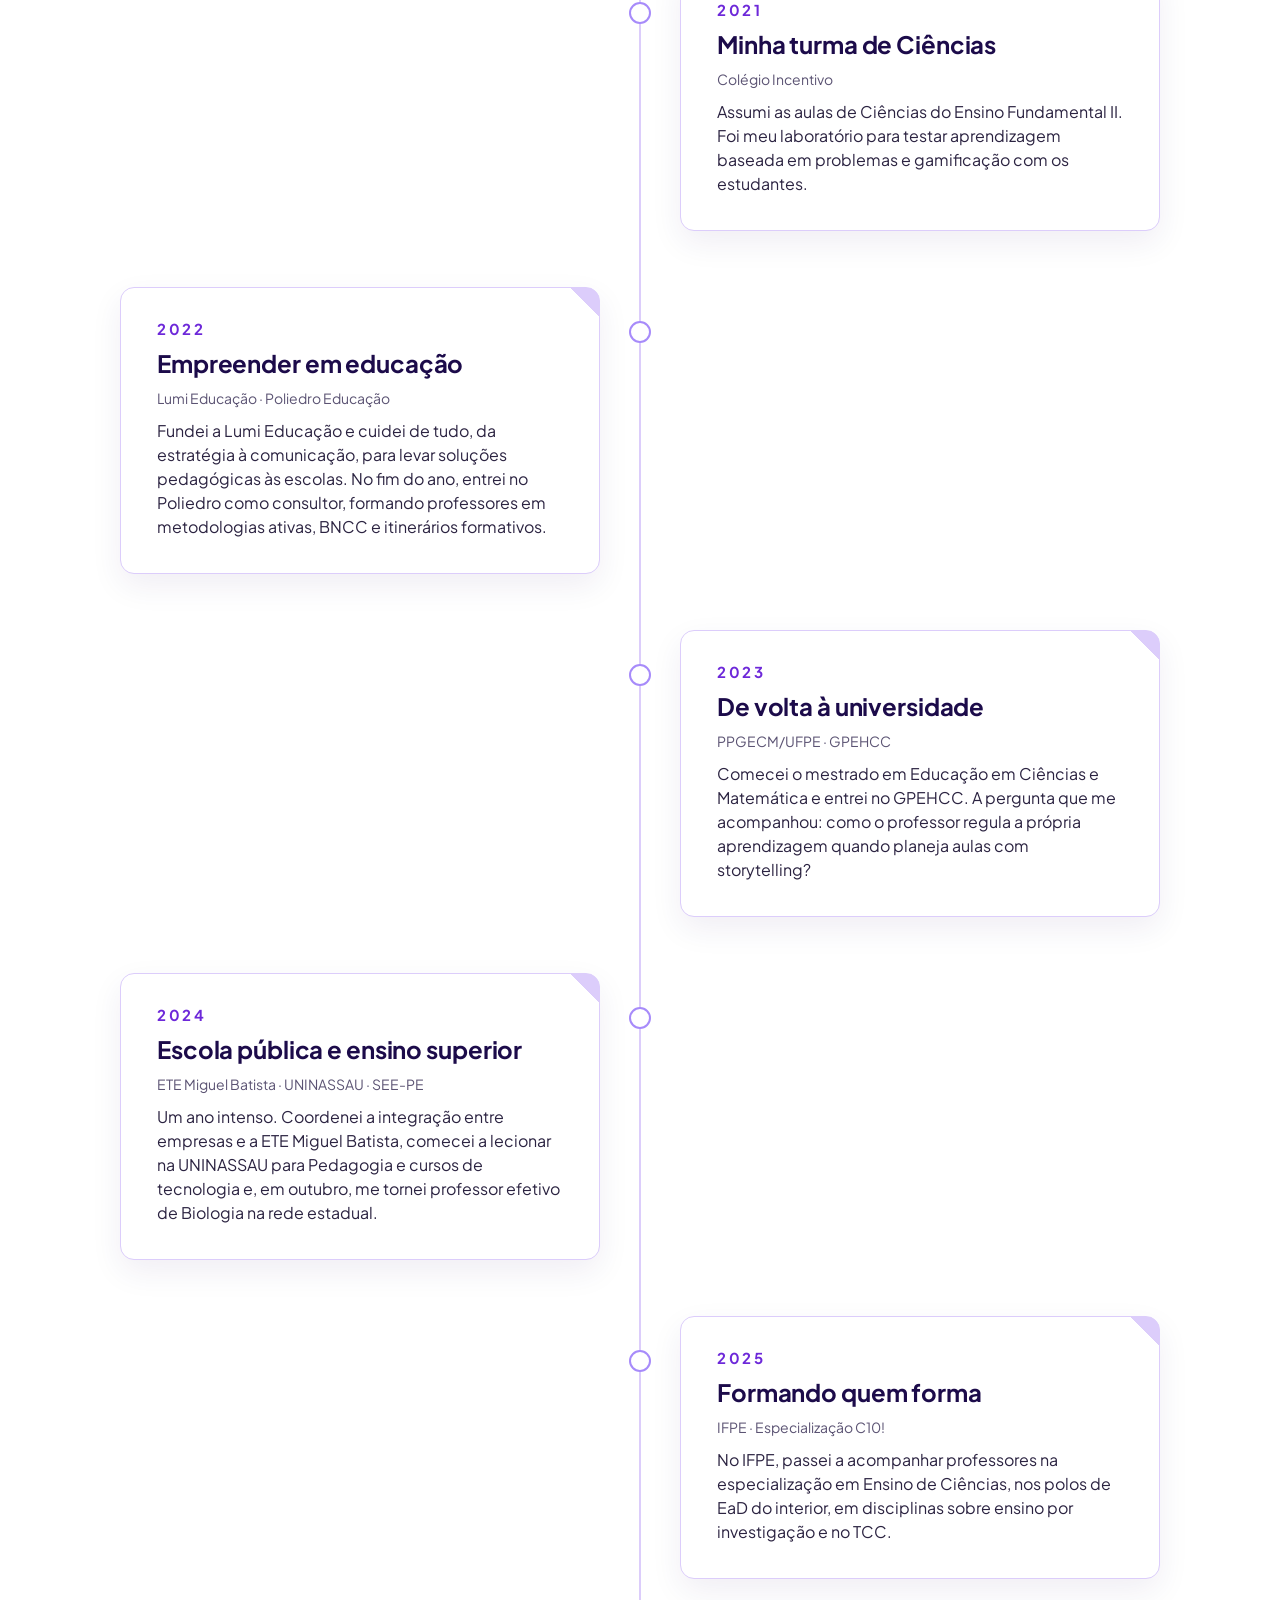
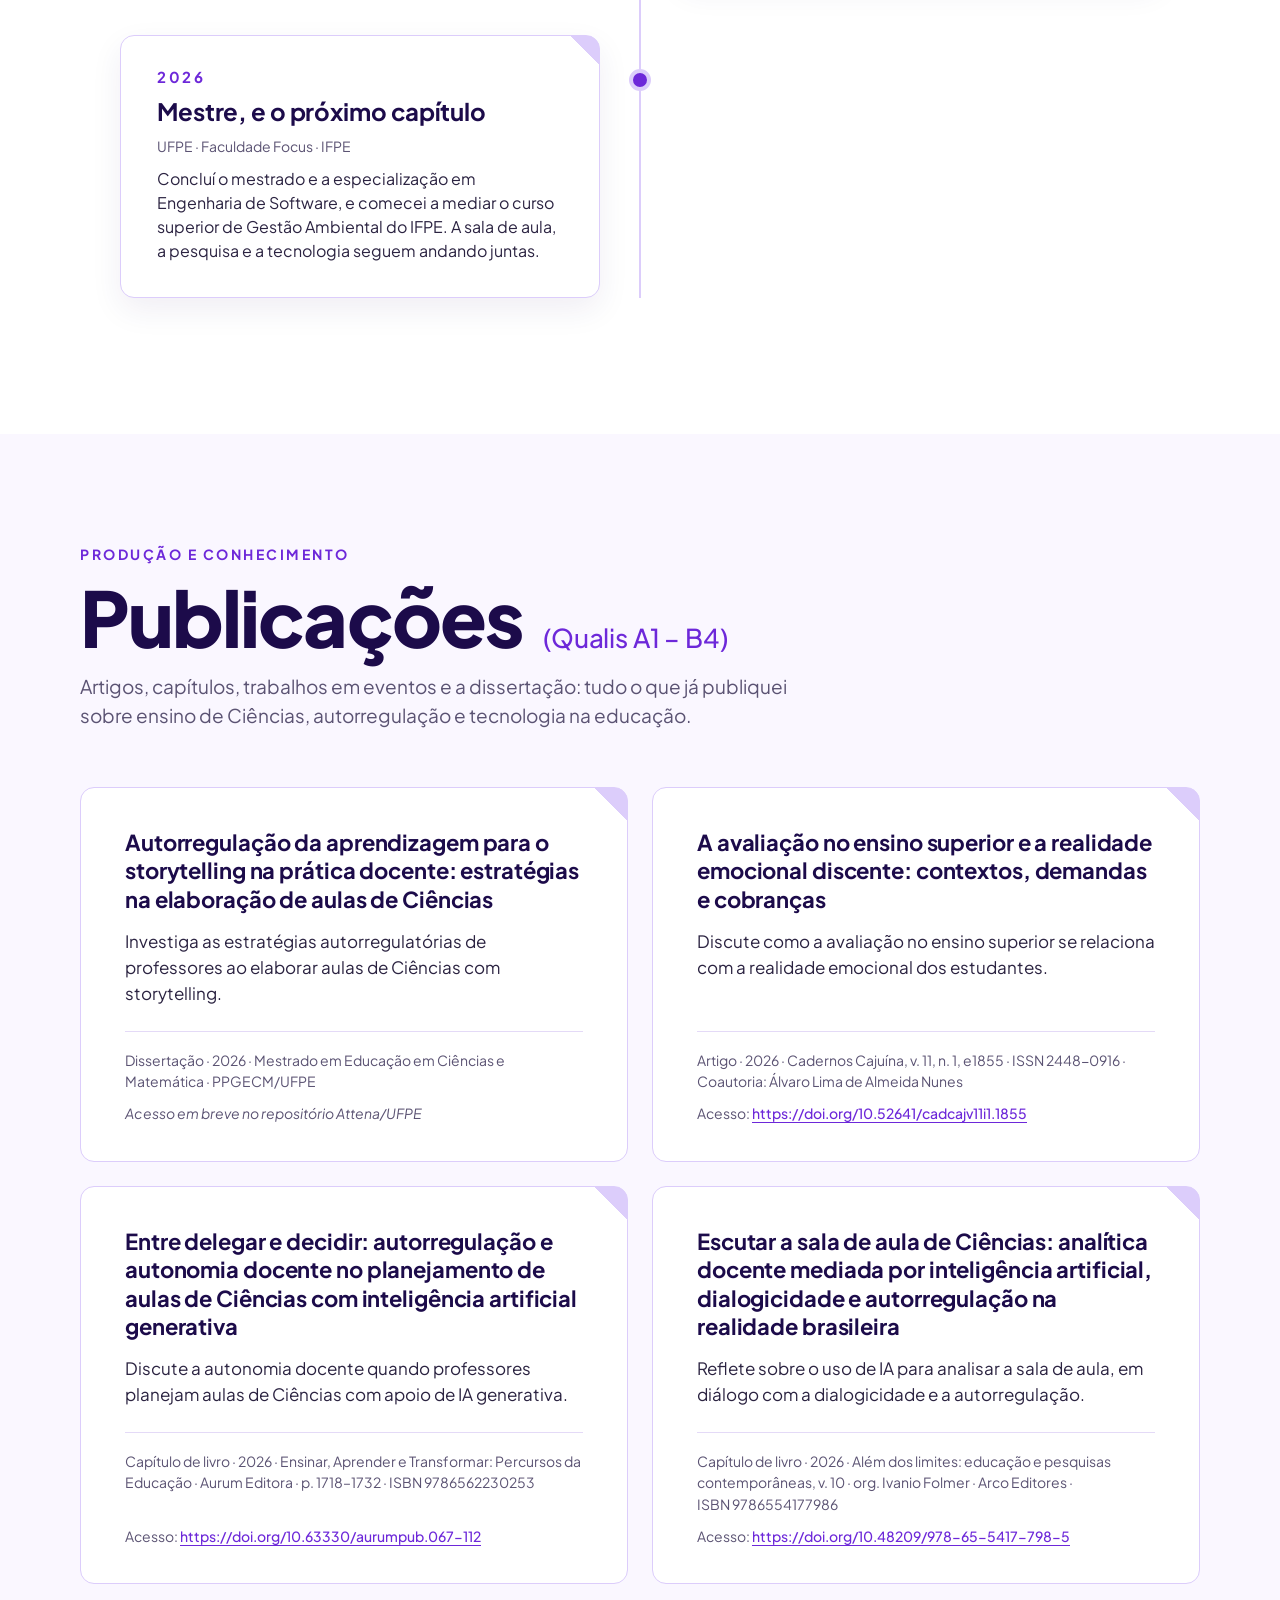
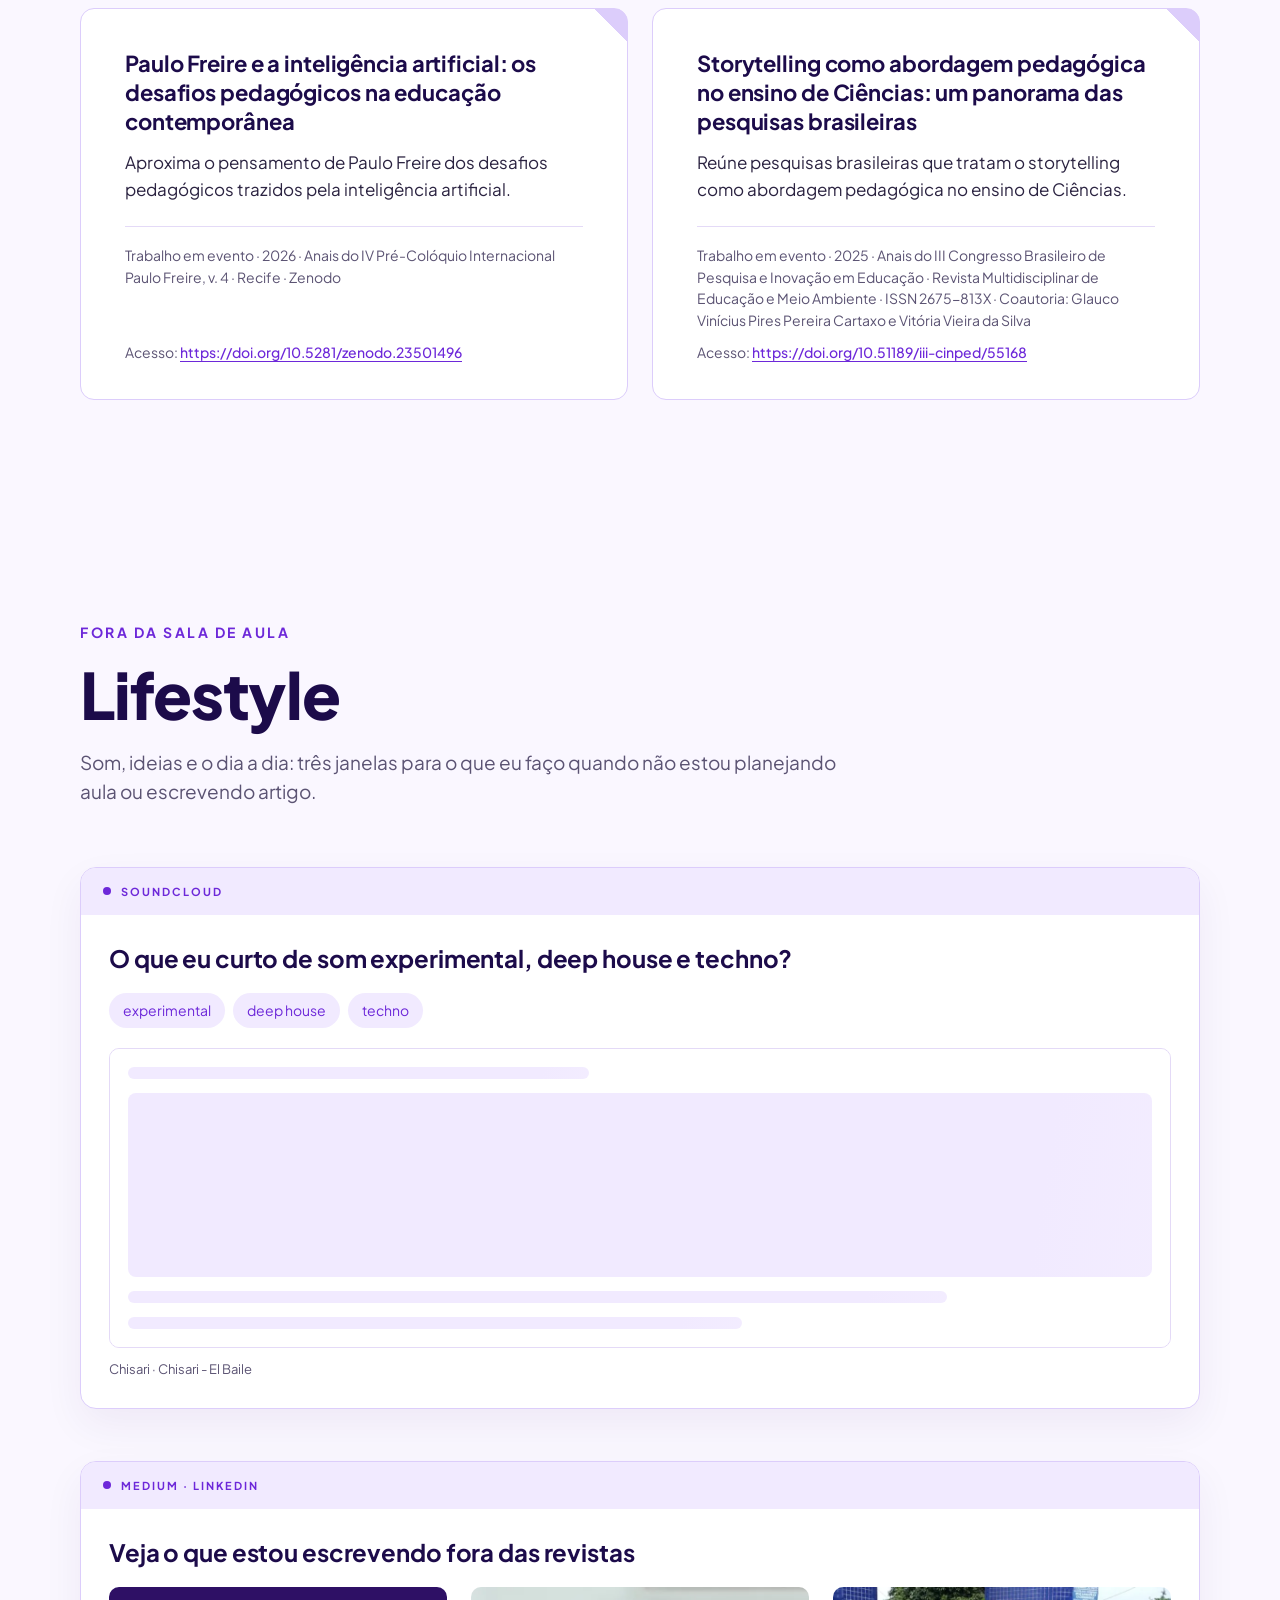
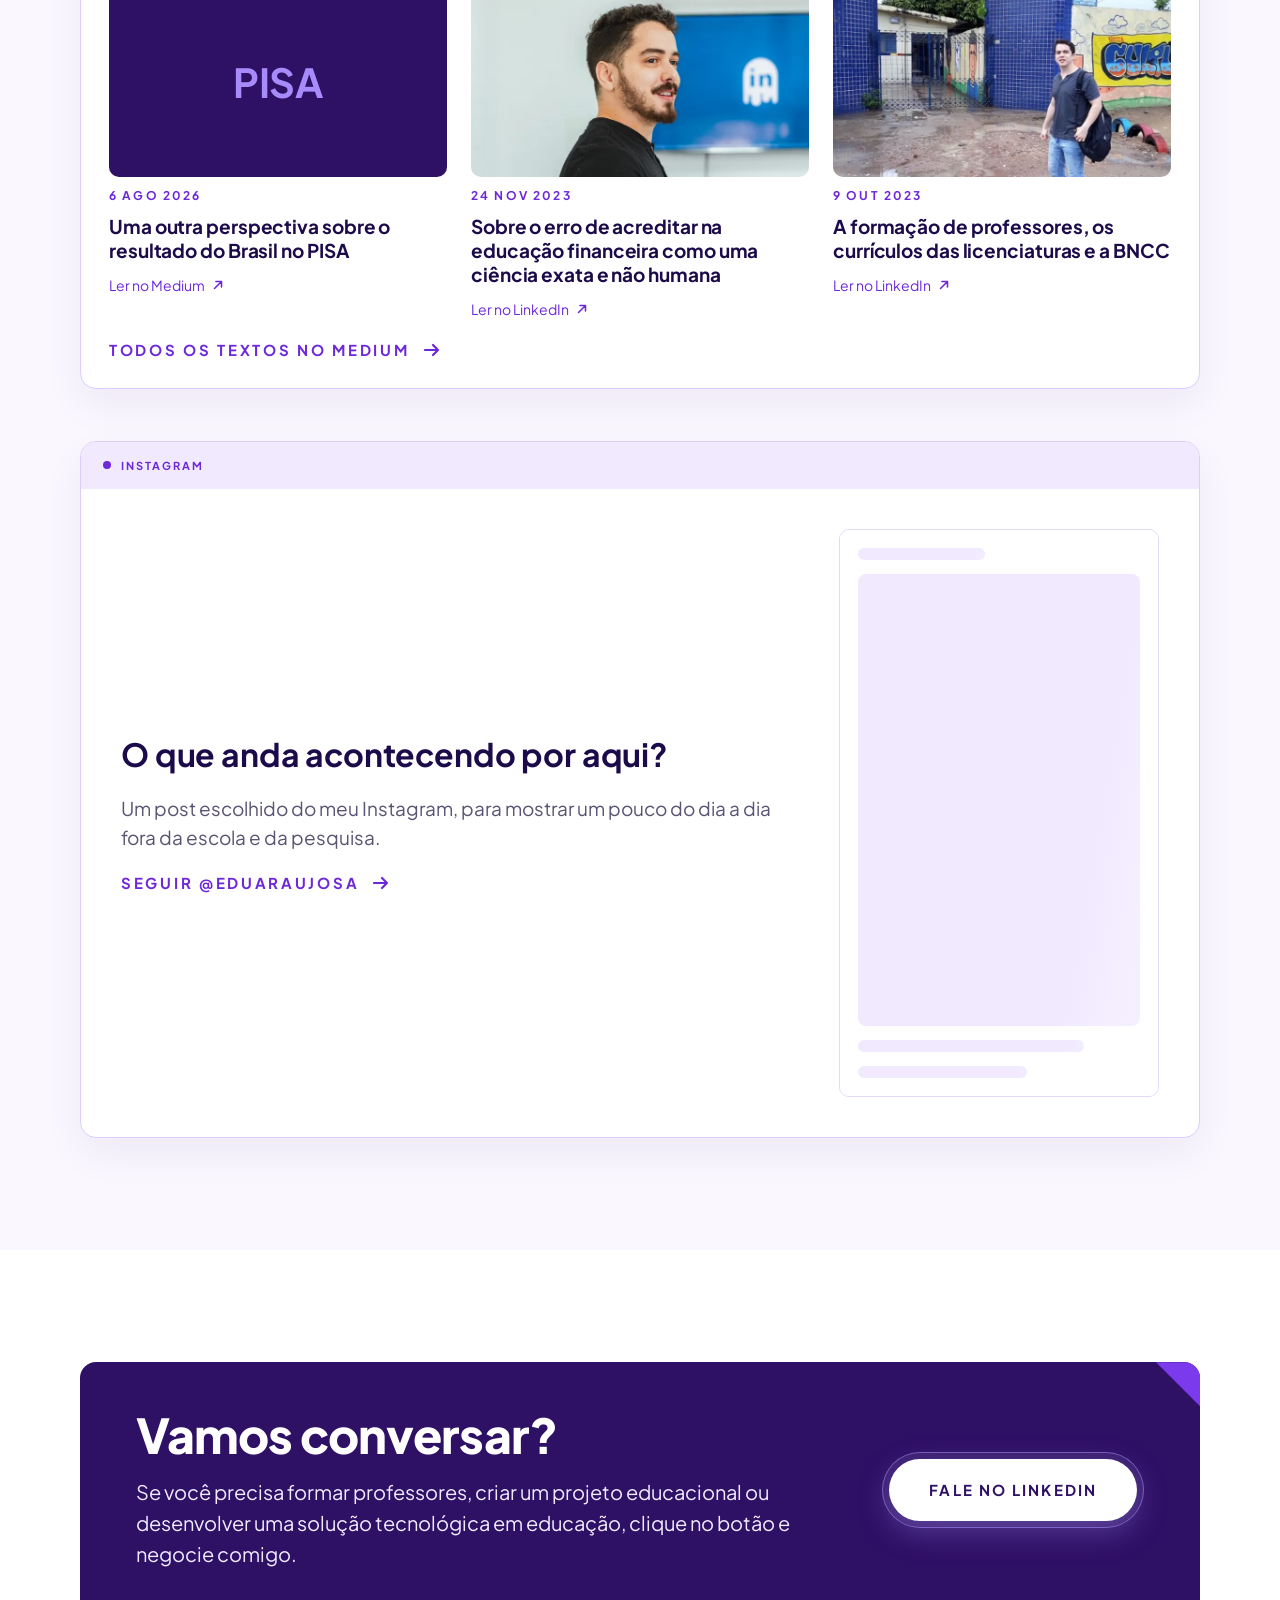
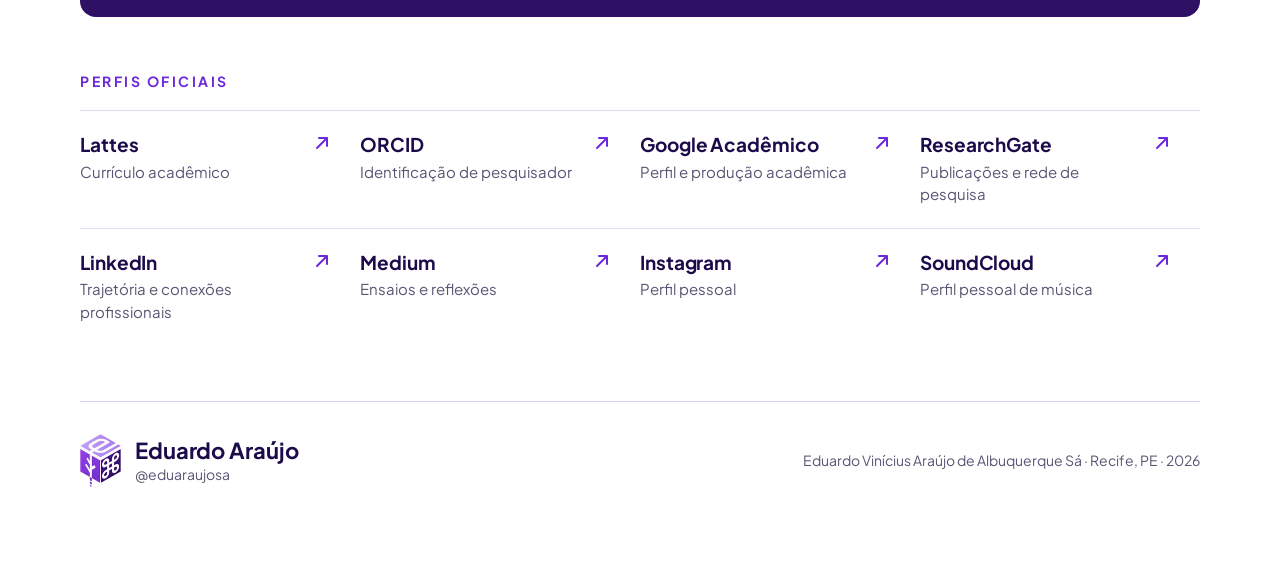
==== commit f2ad7d9a: "Lifestyle: Instagram e SoundCloud carregam automaticamente Co-Authored-By: Claude Opus 5.5 <noreply@" ====
--- a/index.html
+++ b/index.html
@@ -34,7 +34,7 @@
   <link rel="stylesheet" href="css/estilo.css?v=3.7">
 
   <script>document.documentElement.classList.add('js');</script>
-  <script src="js/site.js?v=3.4" defer></script>
+  <script src="js/site.js?v=3.5" defer></script>
 
   <script type="application/ld+json">
   {
